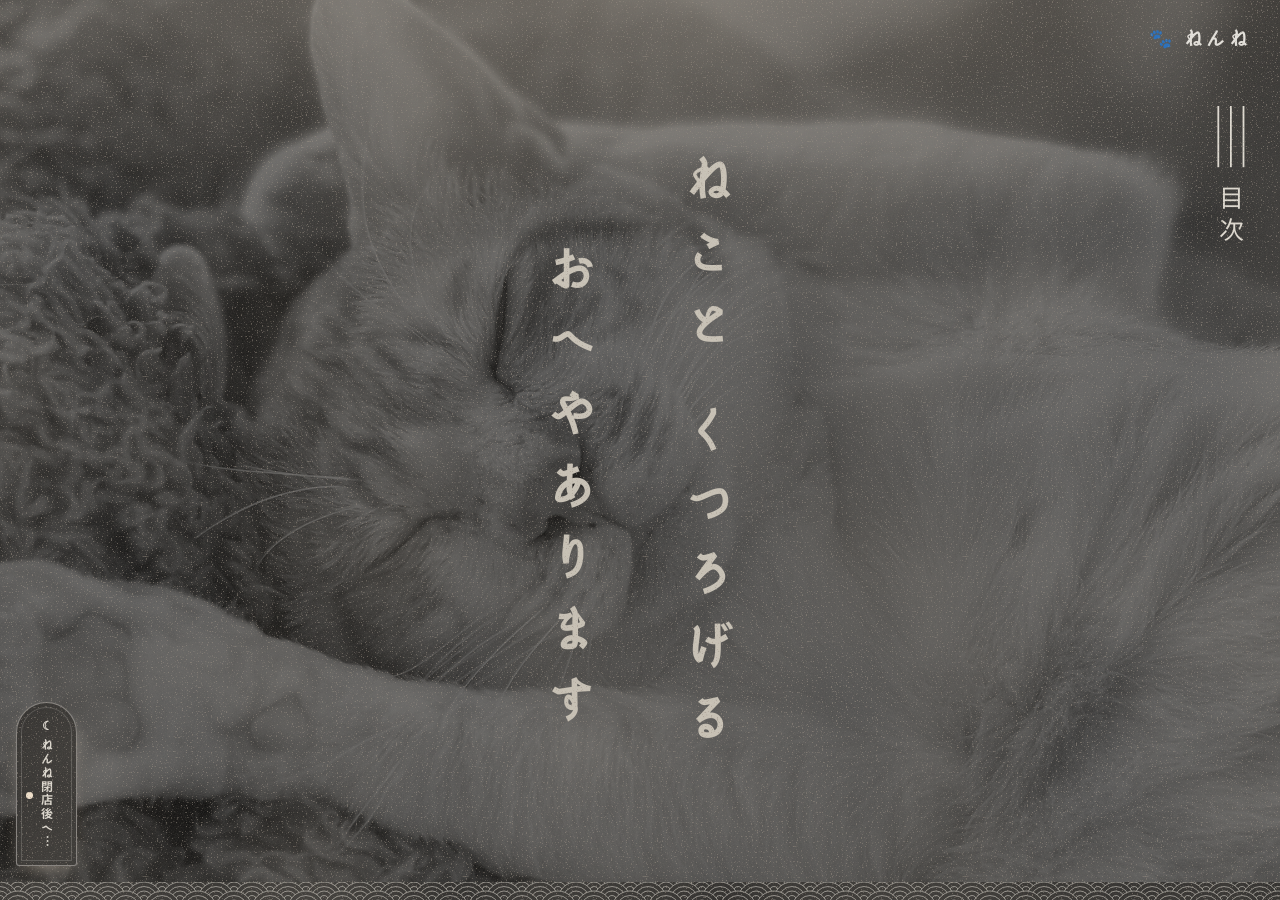
==== index.html @ 23473a4e "レポート作成とフォントの調整" ====
<!DOCTYPE html>
<html lang="ja">
<head>
  <!-- <meta> は画面に表示されない要素なので、見た目を付けたり、動きを付けたりする必要がない（class は、CSSやJavaScriptが要素を見つけるための名前） -->
  <meta charset="UTF-8">
  <meta name="viewport" content="width=device-width, initial-scale=1">
  <!-- レスポンシブのスイッチ。これがありCSSで実際にビジュアルに反映させる -->
  <title>猫カフェ ねんね | ねことくつろげるおみせ</title>
   <!--検索結果で、タイトルの下に出る説明文 -->
   <meta name="description" content="猫カフェ ねんねの公式サイト。料金、猫の紹介、アクセスをご案内します。">
   
   <!-- preconnect:先に接続だけ済ませておく合図。読み込みが少し速くなる -->
   <link rel="preconnect" href="https://fonts.googleapis.com">
   <link rel="preconnect" href="https://fonts.gstatic.com" crossorigin>
   <!-- 文字の設定ファイルを読み込む。wght@400;500;700;900 は、太さの種類 -->
   <!-- display=swap:文字が届くまでは、代わりの文字で表示しておく -->
   <link rel="stylesheet" href="style.css">
   
</head>

<body>

   <!-- ページを移るときの、暗転の幕 -->
  <div class="page-fade" id="pageFade"></div>


  <!-- オープニング:ローディング → ロケットくんが左下へ → 「ねんね」が出る -->
  <div class="intro-screen is-loading" id="introScreen" aria-hidden="true">
    <div class="intro-screen__text">
      <p class="intro-screen__title">ねんね</p>
      <p class="intro-screen__copy">ねこと くつろげる お部屋</p>
    </div>
    <div class="intro-screen__rocket">
      <img id="rocketImg" src="images/rocket-1.png" alt="">
    </div>
  </div>
  <!-- JavaScriptが使えない環境では、この画面を出さない -->
  <noscript><style>.intro-screen { display: none; }</style></noscript>

  <!-- 進み具合バー  -->
  <div class="progress" id="progress" aria-hidden="true"></div>

  <!-- ヘッダー -->
  <header class="header">
  <!-- 背景は画面いっぱいに広げ、中の文字やメニューだけを真ん中に寄せたいので、枠を二重にする（hederとdiv） -->
    <div class="header__inner">
    <!-- ただわかりやすく枠だけほしいときにDivをつかう -->
      <a href="#top" class="logo">🐾 ねんね</a>
      <!-- aはアンカータグ（リンクを作る）エイチレフは参照先を指定 -->

      <!-- 昼夜の切り替えボタン(動きは、あとで足す) -->
      <!-- type="button":フォームの送信ボタンではない、ただのボタンという印 -->
      <button class="mode-btn" id="modeBtn" type="button" data-target="bar.html" aria-label="心霊Barに切り替える">
        <span id="modeIcon">☾</span> <span id="modeLabel">ねんね閉店後へ…</span>
      </button>

      <!-- ハンバーガーボタン(スマホのみ表示) -->
      <button class="menu-btn" id="menuBtn" aria-label="メニューを開く" aria-expanded="false">
        <!-- アリア属性はWebの要素に意味や状態を補足するもの。これは画面読み上げソフトに意味を伝えるため(視覚障碍者向けなど)ラベル＝ボタンの名前、エクスペンデッド＝状態-->
        <!-- ハンバーガーはSpanの線が並んで見た目が形成されているため、読み上げソフトはボタンと認識できないから -->
        <!-- Javascriptでクリックするたび値を切り替える処理をする -->
        <span></span><span></span><span></span>
        <!-- <span></span>が一つの要素で、CSSで線を表現するために使ってる。CSSで簡単にいじれて画像でないため軽い、動きも付けられる -->
      </button>

      <nav class="nav" id="nav">
      <!-- ここはナビゲーションメニュー。リストのような書き方が一般的 -->
      <!-- nav(メニューの枠) > ul(リスト) > li(項目) > a(リンク) という入れ子 -->
        <ul>
          <li><a href="#news">お知らせ</a></li>
          <li class="nav__item nav__item--has-sub">
            <a href="#about-concept">ABOUT</a>
            <ul class="nav__sub">
              <li><a href="#about-concept">コンセプト</a></li>
              <li><a href="#about-can">できること</a></li>
              <li><a href="#about-menu">カフェメニュー</a></li>
              <li><a href="#about-tour">店内あんない</a></li>
              <li><a href="#about-staff">スタッフ紹介</a></li>
              <li><a href="#about-system">システム</a></li>
            </ul>
          </li>
          <li><a href="#cats">猫の紹介</a></li>
          <li><a href="#faq">よくある質問</a></li>
          <li><a href="#report">運営レポート</a></li>
          <li><a href="#access">アクセス</a></li>
        </ul>
      </nav>
    </div>
  </header>

  <main class="book" id="top">

    <!-- 1:メインビジュアル(いちばん右) -->
    <section class="hero">
      <h1 class="sr-only">猫カフェ ねんね</h1>
      <div class="hero__stage">
        <p class="hero__vtext">ねこと くつろげる</p>
        <p class="hero__vtext hero__vtext--low">おへやあります</p>
      </div>
    </section>
    
    <!-- 2:お店について(横に長い、4つの場面) -->
    <section class="section story" id="intro">

      <!-- 場面1:大きな一言 -->
      <div class="story__scene">
        <p class="story__headline">ここで、ひと眠りしていってね。</p>
      </div>

      <!-- 場面2:写真(左) + 文章(右) -->
      <div class="story__scene">
        <figure class="story__photo reveal">🐾</figure>   <!-- 写真は、あとで <img> に差し替える -->
        <div class="story__text">
          <p>保護猫たちと、ゆっくり過ごす、小さな猫カフェ。</p>
          <p>(仮)ここにいる猫たちは、それぞれの事情を抱えて、あたらしい家族を待っています。</p>
          <p>(仮)気が向いたら、なでてあげてください。眠っているときは、そっと、見守ってください。</p>
        </div>
      </div>

      <!-- 場面3:写真(左) + 文章(右) -->
      <div class="story__scene">
        <figure class="story__photo reveal">🐈</figure>
        <div class="story__text">
          <p>(仮)あたたかい床と、やわらかな灯り。</p>
          <p>(仮)猫のペースに、あなたも、合わせて。</p>
          <p>(仮)時間は、ゆっくり、流れます。</p>
        </div>
      </div>

      <!-- 場面4:しめの一言 -->
      <div class="story__scene">
        <p class="story__headline story__headline--small">(仮)ようこそ、ねんねへ。</p>
      </div>

    </section>
    <!-- 3:お知らせ -->
    <section class="section" id="news">
      <h2 class="oval-title"><span>お知らせ</span></h2>
      <ul class="news-list" id="newsList">
        <li class="news-list__message">読み込み中…</li>
      </ul>
    </section>

    <!-- 4:猫の紹介 -->
    <section class="section" id="cats">
      <h2 class="oval-title reveal"><span>猫の紹介</span></h2>
      <div class="floaters reveal" id="floaters" aria-label="ねこの写真(ふわふわ漂っています。押すと、くわしく見られます)"></div>
      <p class="note">※ 写真は仮の絵です。名前に(仮)とあるものは、ダミーです。</p>
    </section>

    <!-- 5〜10:ABOUT の6枚 -->
    <article class="panel" id="about-concept">
      <div class="panel__card">
        <h3 class="card__title">コンセプト</h3>
        <p class="card__big">和のモダン</p>
        <p class="card__text">おちつく空間には、<br>たまたま ねこがいた。</p>
        <p class="card__text">好きなように、<br>ぐるぐるしよう。</p>
      </div>
    </article>

    <article class="panel" id="about-can">
      <div class="panel__card">
        <h3 class="card__title">ねんねで できること</h3>
        <ul class="card__list">
          <li>べんきょう</li>
          <li>しごと</li>
          <li>ねこと あそぶ・いやされる</li>
          <li>軽食をたべる</li>
          <li>本をよんだり</li>
          <li>お話したい</li>
          <li>ひまつぶし</li>
        </ul>
      </div>
    </article>

    <article class="panel" id="about-menu">
      <div class="panel__card menu">
        <h3 class="card__title">カフェメニュー</h3>
        <div class="menu__chips" role="group" aria-label="メニューの絞り込み">
          <button type="button" class="menu__chip is-on" data-kind="savory">しょっぱい系</button>
          <button type="button" class="menu__chip" data-kind="sweet">あまい系</button>
        </div>
        <ul class="menu__list" id="menuList"></ul>
        <h4 class="menu__sub">猫とのふれあい(おやつ)</h4>
        <ul class="menu__treats" id="treatList"></ul>
        <p class="menu__note">
          猫に危険な食材(ネギ類、ブドウ・レーズン、アボカド、チョコレート、キシリトール)は、使っていません。<br>
          お客さまの飲食物を、猫にあげないでください。猫には、専用のおやつをご用意しています。
        </p>
      </div>
    </article>

    <article class="panel" id="about-tour">
      <div class="panel__card tour">
        <h3 class="card__title">店内あんない</h3>
        <p class="card__text">タップすると、大きく見られます。</p>
        <ul class="tour__grid" id="tourGrid"></ul>
      </div>
    </article>

    <article class="panel" id="about-staff">
      <div class="panel__card staff">
        <h3 class="card__title">スタッフ紹介</h3>
        <p class="card__text">タップすると、自己紹介が見られます。</p>
        <ul class="staff__list" id="staffList"></ul>
      </div>
    </article>

    <article class="panel" id="about-system">
      <div class="panel__card sys">
        <h3 class="card__title">システム</h3>
        <div class="sys__chips" role="group" aria-label="システムの絞り込み">
          <button type="button" class="sys__chip is-on" data-pane="price">料金</button>
          <button type="button" class="sys__chip" data-pane="time">時間</button>
          <button type="button" class="sys__chip" data-pane="rules">ルール</button>
        </div>
        <div class="sys__body">
          <div class="sys__pane" data-pane="price">
            <table class="price-table">
              <thead>
                <tr><th>コース</th><th>平日</th><th>土日祝</th></tr>
              </thead>
              <tbody>
                <tr><td>10分ごと</td><td>250円</td><td>300円</td></tr>
                <tr><td>最大料金</td><td>2,500円</td><td>3,000円</td></tr>
                <tr><td>回数券(10回分)</td><td colspan="2">25,000円</td></tr>
              </tbody>
            </table>
            <p class="price-note">フリードリンク付き</p>
          </div>
          <div class="sys__pane" data-pane="time" hidden>
            <dl class="info sys__info">
              <dt>営業時間</dt><dd>10:00〜20:00(仮)</dd>
              <dt>定休日</dt><dd>不定休(仮)</dd>
            </dl>
          </div>
          <div class="sys__pane" data-pane="rules" hidden>
            <ul class="card__list sys__rules">
              <li>猫を追いかけたり、無理に抱っこしたりしないでください。</li>
              <li>入店前に手洗い・消毒をお願いします。</li>
              <li>小学生以下のお子さまは保護者同伴でご利用ください。</li>
            </ul>
          </div>
        </div>
      </div>
    </article>

    <!-- 11:よくある質問 -->
    <section class="section" id="faq">
      <h2 class="oval-title"><span>よくある質問</span></h2>
      <div class="faq">
        <div class="faq__item">
          <button class="faq__q" aria-expanded="false">予約は必要ですか?</button>
          <div class="faq__a"><p>平日は予約なしでご利用いただけます。土日祝は混み合うため、ご予約をおすすめします。</p></div>
        </div>
        <div class="faq__item">
          <button class="faq__q" aria-expanded="false">猫アレルギーでも大丈夫ですか?</button>
          <div class="faq__a"><p>症状が出る可能性があります。ご不安な方は、事前にご相談ください。</p></div>
        </div>
        <div class="faq__item">
          <button class="faq__q" aria-expanded="false">猫を触っても良いですか?</button>
          <div class="faq__a"><p>猫が寄ってきたら、やさしくなでてあげてください。寝ている子は、そっとしておいてくださいね。</p></div>
        </div>
      </div>
    </section>

<!-- 運営レポート -->
<section id="report" class="section report">
  <div class="report__head">
    <h2 class="report__title">運営レポート</h2>
    <p class="report__lead">ねんねの、いまの様子です。</p>
  </div>

  <div class="report__main">
    <div class="report__stats" id="reportStats"></div>

    <div class="report__charts">
      <div class="report__bars" id="reportBars"></div>

      <div class="report__usage">
        <h3 class="report__sub">収入のうちわけ</h3>
        <div class="report__donut" id="incomeDonut"></div>
        <ul class="report__legend" id="incomeLegend"></ul>
      </div>

      <div class="report__usage">
        <h3 class="report__sub">支出のうちわけ</h3>
        <div class="report__donut" id="expenseDonut"></div>
        <ul class="report__legend" id="expenseLegend"></ul>
      </div>
    </div>

    <ul class="report__log" id="reportLog"></ul>
    <p class="report__note" id="reportNote"></p>
  </div>
</section>    

    <!-- 12:アクセス -->
    <section class="section" id="access">
      <h2 class="oval-title"><span>アクセス</span></h2>
      <dl class="info">
        <dt>住所</dt><dd>〒000-0000 ○○県○○市○○町1-2-3 2F</dd>
        <dt>営業時間</dt><dd>11:00〜19:00(最終受付 18:00)</dd>
        <dt>定休日</dt><dd>毎週水曜日</dd>
        <dt>最寄り駅</dt><dd>○○駅 徒歩5分</dd>
      </dl>
      <p class="note">※ 地図は Google マップの「共有 → 地図を埋め込む」で取得したコードをここに貼ります。</p>
    </section>

    <!-- 13:フッター(いちばん左の端) -->
    <footer class="footer">
      <p>&copy; 2026 猫カフェ ねんね</p>
    </footer>

  </main>

    <!-- 猫をおしたときに、ふくらんで出るカード(最初は hidden で隠しておく) -->
  <div class="modal" id="catModal" hidden>
    <div class="modal__backdrop" data-close></div>
    <div class="modal__card" role="dialog" aria-modal="true" aria-labelledby="catModalName">
      <button class="modal__close" type="button" data-close aria-label="閉じる">×</button>
      <div class="modal__photo" id="catModalPhoto"></div>
      <h3 id="catModalName"></h3>
      <p class="modal__meta" id="catModalMeta"></p>
      <ul class="chips" id="catModalTraits"></ul>
      <p id="catModalText"></p>
    </div>
  </div>

    <!-- 写真・動画を、大きく見る画面(最初は hidden で隠しておく) -->
  <div class="lightbox" id="lightbox" hidden>
    <div class="lightbox__backdrop" data-close-lb></div>
    <figure class="lightbox__figure">
      <div class="lightbox__media" id="lightboxMedia"></div>
      <figcaption class="lightbox__caption" id="lightboxCaption"></figcaption>
    </figure>
    <button class="lightbox__btn lightbox__close" type="button" data-close-lb aria-label="閉じる">×</button>
    <button class="lightbox__btn lightbox__prev" id="lightboxPrev" type="button" aria-label="前へ">‹</button>
    <button class="lightbox__btn lightbox__next" id="lightboxNext" type="button" aria-label="次へ">›</button>
  </div>

  <!-- スタッフの自己紹介カード(最初は hidden で隠しておく) -->
  <div class="modal" id="staffModal" hidden>
    <div class="modal__backdrop" data-close-staff></div>
    <div class="modal__card" role="dialog" aria-modal="true" aria-labelledby="staffModalName">
      <button class="modal__close" type="button" data-close-staff aria-label="閉じる">×</button>
      <div class="modal__photo" id="staffModalPhoto"></div>
      <h3 id="staffModalName"></h3>
      <p id="staffModalText"></p>
    </div>
  </div>


  <script src="script.js"></script>
  <script src="sections.js"></script>    
  <script src="mode.js"></script> 
  <!--JavaScriptのファイルをHTMLに読み込む行,<link> と同じ役割で、script.js とHTMLをつなぐ。src属性=読み込むファイルの場所を指定する属性 -->
  <!-- JavaScriptは、HTMLの要素を探して操作するため最後に指示を書く -->
  <!-- <head> に書いて、defer を付ける方法もある。「HTMLを全部読み込んでから実行してね」という指定になる　 -->
</body>


</html>
---- style.css ----
/* CSSは、ここの流れで指示するのではなくHTMLのClassを参照してデザインするだけ。
　あと、後でJavaで使いたい指示をあらかじめ用意しておくみたいな感じ */


/* ==============================
   変数(色や幅をここで一括管理)
   ============================== */
/* rootには全体に共通するデザインの変数を置く、大きく変わるから管理がしやすい */
  :root { 
  --color-main: #b8743a;      /* 暖色:行灯のような、琥珀色(ボタン・フッターなどの差し色) */
  --color-main-dark: #8f5527; /* 暖色の、濃い版(小さな見出し・日付) */
  --color-tint: #e2dfd8;      /* 交互セクションの背景:薄いグレー */
  --color-text: #2d2c2b;
  --radius: 16px;
  --max-width: 60rem;
  --paper: #eeece7;           /* 和紙:少し温かい、明るいグレー */
  --ink: #2d2c2b;             /* 墨:黒に近い、くすんだ灰 */
  --font-body: "Zen Maru Gothic", "Hiragino Maru Gothic ProN", "Yu Gothic", "Meiryo", sans-serif;  --mint: #d9a45f;            /* 進み具合バーの、終わりの色(琥珀) */
  --line: #4a4846;            /* 縁取りの線:墨の灰 */
  --paper-2: #e3e0d9;         /* 一段ふかい紙の色 */
}
/* ハイフンは呼び出し時の目印的なやつ */

/* ==============================
   リセット(ブラウザが最初から持っているデフォルトスタイルを取り消す)・基本設定
   ============================== */
/* *はすべての要素、サイト全体に適用される */
   * {
  box-sizing: border-box;
  /* 「幅(width)」に、中身・余白・枠線を含める計算で、余白を足しても全体が100%ではみ出ない。 */
  /* *とbox-sizing: border-box;は、レスポンシブ対応のサイトでは定番指示 */
  margin: 0;
  padding: 0;
}

/* ↓それぞれのタグに対しての指示 */

 html {                      /*HTMLの動作に対しての指示 */
  scroll-behavior: smooth;   /* ページ内リンクをなめらかに移動 ﾋﾞﾍｲﾊﾞｰ */
  scroll-padding-top: 64px;  /* 固定ヘッダーに隠れないように */
  font-size: clamp(16px, 0.55vw + 10px, 24px);   /* 基準の文字の大きさ。画面が広いほど、大きくなる(16px〜24px) */
}

/* body に書くだけで、中にある <p>、<h1>、<a> などにも引き継がれる */
body {
  /* 使いたいフォントを優先順位で並べる、sans-serifは保険。希望のフォントがないときのゴシック体 */
  /* Zen Maru Gothic は、HTMLで読み込んだ丸い文字。:root の --font-body にまとめてある */
  font-family: var(--font-body);
  /* 文字の色。墨のような灰色(:root の --ink) */
  color: var(--ink);
  /* 背景の色。和紙のようなあたたかい白(:root の --paper) */
  background: var(--paper);
  /* 行間 */
  line-height: 1.8;
}

img {
  max-width: 100%;   /* 画像が画面からはみ出さない */
  height: auto;
}

/* リストとリンクのブラウザ標準の見た目を消す指示 */
/* 項目の頭の黒い点(・)を消す */
ul { list-style: none; }
/* 文字色を、親の要素と同じにする；下線を消す */
a { color: inherit; text-decoration: none; }
/* aはリンクのため、リンク特有の青字と下線がつくから、親と同じデザインになるよう指示をする */

/* ==============================
   ヘッダー(スマホ基準)
   ============================== */
.header {
  /* fixed＝要素を画面の特定の位置に固定するためのCSSプロパティ */
  position: fixed;
  top: 0;
  left: 0;
  width: 100%;
  height: 64px;
  /* background: #fff; *//* 背景色を指定 */
  /* box-shadow: 0 2px 8px rgba(0, 0, 0, 0.08); *//* 影を追加 */
  background: var(--paper);    /* 和紙の色(:root の --paper) */
  border-bottom: 1.5px solid var(--line);/* 影をやめて、下に細い線を引く */
  /* 要素が重なったときどちらを手前に表示するかを決める。数字が大きいほど手前に表示　*/
  z-index: 100;
}

.header__inner {
  max-width: var(--max-width);
  height: 100%;
  margin: 0 auto;
  /* 内側の余白 */
  padding: 0 16px;
  /* 要素の並べ方 、今回は横一列に並べる*/
  display: flex;
  /* flex の中で、子の位置を決める。align-items	縦(並びと直角の向き)、justify-content	横(並んでいる向き) */
  align-items: center;
  justify-content: space-between;
}

.logo {
  font-size: 1.3rem;
  font-weight: bold;
  color: var(--ink);
  white-space: nowrap;      /* ロゴを、途中で折り返さない */
}

/* 昼夜の切り替えボタン */
.mode-btn {
  margin-left: auto;             /* 左側の余白を、できるだけ広げて、右に寄せる */
  margin-right: 8px;             /* ハンバーガーとの間を、少しあける */
  padding: 9px 16px;
  font: inherit;                 /* ボタンの文字を、ページの文字(丸ゴシック)に合わせる */
  font-size: 0.85rem;
  font-weight: 700;
  color: #fff;
  background: var(--ink);        /* 墨のような灰色 */
  border: 2px solid var(--ink);
  border-radius: 999px;          /* 角を、最大まで丸くする(カプセルの形) */
  cursor: pointer;
  white-space: nowrap;           /* ボタンの文字を、途中で折り返さない */
}
.mode-btn:hover { opacity: 0.85; }

/* ハンバーガーボタン */
.menu-btn {
  width: 44px;
  height: 44px;
  background: none;
  border: none;
  /* カーソルの形状、今回は上にカーソルが来たら指のマークになる */
  cursor: pointer;
  display: flex;
  flex-direction: column;
  justify-content: center;
  align-items: center;
  gap: 6px;
}

.menu-btn span {
  display: block;
  width: 24px;
  height: 3px;
  background: var(--ink);
  border-radius: 2px;
  /* transition: transform 0.3s, opacity 0.3s;（見た目が変わるときに滑らかにする）
           　　 　└─何を─┘ └時間┘ └─何を─┘└時間┘ */
  transition: transform 0.3s, opacity 0.3s;
}

/* Javascriptでつかう開いたときは「×」に変形の指示を先にしておく。.is-openはJavaのスイッチ */
/* menu-btn と is-open の両方のclassを持つ要素スペース(の中の)Spanタグの(1)本目の線 */
/* :nth-child(n):兄弟の中のn番目を指定するセレクタ */
/*下に9px動いて、45度回る */
.menu-btn.is-open span:nth-child(1) { transform: translateY(9px) rotate(45deg); }
/* 透明になって消える */
.menu-btn.is-open span:nth-child(2) { opacity: 0; }
/* 上に9px動いて、逆向きに45度回る */
.menu-btn.is-open span:nth-child(3) { transform: translateY(-9px) rotate(-45deg); }

/* スマホ用ナビ:初期は隠しておく */
.nav {
  /* absolute=流れから外し、基準の親から見て位置を決める */
  /* 今回は.nav の親のうち.header が position: fixed; になっている。
  　　そのため.header の上端から64px下、という意味(ＣＳＳのClassNav＝ＨＴＭＬのClassNav)*/
  /* 基準になる親がどこにもなければ、ページ全体(ウィンドウ)が基準になる */
  position: absolute;
  top: 64px;
  left: 0;
  width: 100%;
  /* background: #fff; */
  background: var(--paper);
  box-shadow: 0 4px 8px rgba(0, 0, 0, 0.08);
  /* スマホ:最初は隠す */
  display: none;
}
/* ボタンを押したら表示 */
.nav.is-open { display: block; }

.nav a {
  display: block;
  padding: 16px;
  border-top: 1px solid var(--color-tint);
  white-space: nowrap;      /* メニューの文字を、途中で折り返さない */
}

/* .nav a:hover { background: var(--color-tint); } */
.nav a:hover { background: var(--sakura); }

/* ==============================
   メインビジュアル
   ============================== */
.hero {
  margin-top: 64px;                    /* 固定ヘッダーの高さ分、下げる(いままでと同じ) */
  min-height: calc(100svh - 64px);     /* 画面いっぱいの高さ(ヘッダー分を引く) */
  padding: 36px 20px 90px;
  display: grid;
  place-items: center;                 /* 中身を、縦も横も、真ん中に */
  overflow: hidden;
    background:
    radial-gradient(circle at 15% 12%, #fff 0, transparent 46%),                       /* 左上に、白い光 */
    radial-gradient(circle at 90% 85%, rgba(255, 201, 192, 0.35) 0, transparent 40%),  /* 右下に、うすいさくら色 */
    var(--paper-2);                                                                    /* いちばん下は、紙の色 */
}

.hero__sub {
  color: var(--color-main-dark);
  font-weight: bold;
}

.hero h1 {
  font-size: 2rem;
  margin: 8px 0 16px;
}

.btn {
  display: inline-block;
  margin-top: 24px;
  padding: 14px 32px;
  background: var(--color-main);
  color: #fff;
  font-weight: bold;
  border-radius: 999px;
  transition: background 0.2s, transform 0.2s;
}

.btn:hover {
  background: var(--color-main-dark);
  transform: translateY(-2px);
}

/* ==============================
   セクション共通
   ============================== */
.section {
  padding: 56px 20px;
}

.section--tinted {
  background: var(--color-tint);
}

.section > * {
  max-width: var(--max-width);
  margin-left: auto;
  margin-right: auto;
}

.section__title {
  text-align: center;
  font-size: 1.5rem;
  margin-bottom: 32px;
}

/* タイトル下の小さな飾り線 */
.section__title::after {
  content: "";
  display: block;
  width: 48px;
  height: 4px;
  margin: 10px auto 0;
  background: var(--color-main);
  border-radius: 2px;
}

.lead { text-align: center; }

.note {
  margin-top: 20px;
  font-size: 0.85rem;
  opacity: 0.7;
}

code {
  background: rgba(0, 0, 0, 0.06);
  padding: 2px 6px;
  border-radius: 4px;
  font-size: 0.85em;
}

/* ==============================
   猫カード(スマホは1列)
   ============================== */
.cat-list {
  display: grid;
  grid-template-columns: 1fr;
  gap: 20px;
}

.cat-card {
  background: #fff;
  border-radius: var(--radius);
  padding: 20px;
  text-align: center;
  box-shadow: 0 4px 12px rgba(0, 0, 0, 0.06);
}

.cat-card__img {
  height: 140px;
  display: flex;
  align-items: center;
  justify-content: center;
  font-size: 4rem;
  background: var(--color-tint);
  border-radius: 12px;
  margin-bottom: 12px;
}

.cat-card h3 { font-size: 1.1rem; }

/* ==============================
   料金表
   ============================== */
.price-table {
  width: 100%;
  max-width: 35rem;
  border-collapse: collapse;
  background: #fff;
  border-radius: var(--radius);
  overflow: hidden;
}

/* 料金表:コース名は左、金額は中央にそろえる */
.price-table th,
.price-table td {
  text-align: center;          /* 平日・土日祝の列を、中央にそろえる */
}
.price-table th:first-child,
.price-table td:first-child {
  text-align: left;            /* 1列目(コース名)だけ、左にそろえる */
}

/* 表の下の一文:表と同じ幅にして、中央に置く */
.price-note {
  max-width: 35rem;            /* 表(.price-table)と同じ幅 */
  margin: 1rem auto 0;         /* 上に余白、左右は自動で、中央 */
  text-align: center;
  font-size: 0.95rem;
}

.price-table th,
.price-table td {
  padding: 14px 16px;
  border-bottom: 1px solid var(--color-tint);
  text-align: left;
}

.price-table th {
  width: 40%;
  background: #fff4e8;
}

.rules {
  max-width: 35rem;
  margin-top: 24px;
}

.rules li {
  padding-left: 1.4em;
  position: relative;
  margin-bottom: 6px;
}

.rules li::before {
  content: "🐾";
  position: absolute;
  left: 0;
  font-size: 0.8em;
}

/* ==============================
   FAQ(アコーディオン)
   ============================== */
.faq { max-width: 45rem; }

.faq__item {
  background: #fff;
  border-radius: 12px;
  margin-bottom: 12px;
  overflow: hidden;
}

.faq__q {
  width: 100%;
  padding: 16px 48px 16px 16px;
  background: none;
  border: none;
  font: inherit;
  font-weight: bold;
  text-align: left;
  cursor: pointer;
  position: relative;
}

/* 右端の「+」マーク */
.faq__q::after {
  content: "+";
  position: absolute;
  right: 16px;
  top: 50%;
  transform: translateY(-50%);
  font-size: 1.4rem;
  color: var(--color-main);
  transition: transform 0.3s;
}

.faq__q[aria-expanded="true"]::after {
  transform: translateY(-50%) rotate(45deg);  /* 「×」になる */
}

.faq__a {
  max-height: 0;
  overflow: hidden;
  transition: max-height 0.3s ease;
}

.faq__a p { padding: 0 16px 16px; }

/* ==============================
   アクセス情報
   ============================== */
.info {
  max-width: 35rem;
  background: #fff;
  border-radius: var(--radius);
  padding: 20px;
}

.info dt {
  font-weight: bold;
  color: var(--color-main-dark);
  margin-top: 12px;
}

.info dt:first-child { margin-top: 0; }

/* お知らせ(スマホは縦並び) */
.news-list {
  max-width: 45rem;
  background: #fff;
  border-radius: var(--radius);
  overflow: hidden;
}

.news-list li {
  display: flex;
  flex-direction: column;
  gap: 4px;
  padding: 14px 16px;
  border-bottom: 1px solid var(--color-tint);
}

.news-list li:last-child { border-bottom: none; }

.news-list__date {
  font-size: 0.85rem;
  font-weight: bold;
  color: var(--color-main-dark);
}

.news-list__message {
  text-align: center;
  opacity: 0.7;
}
/* ==============================
   フッター
   ============================== */
.footer {
  text-align: center;
  padding: 24px;
  background: var(--color-main);
  color: #fff;
  font-size: 0.9rem;
}

/* ==============================
   タブレット・PC向け(768px以上)
   スマホ用を土台に、広い画面で上書きする
   ============================== */
   /* メディアクエリを宣言 */
   /* 画面の幅が768px以上のとき{ ... } の中 */
@media (min-width: 768px) {

  .hero h1 { font-size: 3rem; }
  .section { padding: 80px 24px; }

  /* 猫カードを3列に */
  .cat-list {
    grid-template-columns: repeat(3, 1fr);
    gap: 28px;
  }

  .info {
    display: grid;
    grid-template-columns: 120px 1fr;
    gap: 12px 16px;
  }

  .info dt { margin-top: 0; }

  /* お知らせを、日付とタイトルの横並びに */
  .news-list li {
    flex-direction: row;
    gap: 16px;
  }

  .news-list__date { flex: 0 0 100px; }

}

/* ヘッダーのメニューは、横に並べるのに幅が必要なので、1024px以上のときだけ横並びにする */
@media (min-width: 1024px) {

  /* ハンバーガーを隠し、ナビを横並びに */
  .menu-btn { display: none; }

  .nav {
    position: static;
    display: block;
    width: auto;
    background: none;
    box-shadow: none;
  }

  .nav ul {
    display: flex;
    gap: 8px;
  }

  .nav a {
    padding: 8px 14px;
    border-top: none;
    border-radius: 999px;
  }
}


/* ふわっと出る動き:最初は透明で、少し下にずれている */
.reveal {
  opacity: 0;                                /* 透明 */
  translate: 0 36px;                         /* 下に36pxずらす */
  transition: opacity 0.8s ease, translate 0.8s ease;   /* 変わるときは、0.8秒かけてなめらかに */
  transition-delay: var(--delay, 0s);        /* HTMLの --delay を読む。なければ0秒 */
}

/* is-visible という印が付いたら、濃くなって、元の位置に戻る */
.reveal.is-visible {
  opacity: 1;
  translate: 0 0;
}

/* 「動きを減らす」設定の人には、動かさない */
@media (prefers-reduced-motion: reduce) {
  .reveal { opacity: 1; translate: 0 0; transition: none; }
}

/* 進み具合バー:ページの一番上にくっつく細い線 */
.progress {
  position: fixed;                                     /* 画面に固定する(スクロールしても動かない) */
  top: 0; left: 0;                                     /* 左上に置く */
  height: 5px;
  width: 100%;                                         /* 最初から、いっぱいの幅にしておく */
  background: linear-gradient(90deg, var(--sakura), var(--mint));   /* さくら色 → ミント色 */
  transform: scaleX(var(--p, 0));                      /* 横に何倍に伸ばすか(0=見えない、1=いっぱい) */
  transform-origin: 0 50%;                             /* 伸びる軸を、左端にする */
  z-index: 200;                                        /* 他の要素より、手前に出す */
}

/* 手描き風の見出し:文字のまわりを、少しゆがんだ楕円で囲む */
.oval-title {
  text-align: center;            /* 見出しを、真ん中に寄せる */
  margin-bottom: 40px;
  font-size: 1.5rem;
}

.oval-title span {
  display: inline-block;         /* 文字の長さに合わせて、枠の幅が決まる */
  padding: 10px 40px;            /* 文字と枠の間の余白(上下 左右) */
  background: #fff;              /* 楕円の中を、白にする */
  border: 3px solid var(--line); /* 灰色の枠線 */
  border-radius: 52% 48% 55% 45% / 60% 55% 45% 40%;   /* 少しゆがんだ楕円(手描き風) */
  letter-spacing: 0.2em;         /* 文字の間を、少し広げる */
  font-weight: 900;              /* 文字を、太くする */
  /* 下に、ずらした影。楕円が浮いて見える */
  box-shadow: 0 8px 0 -4px rgba(90, 90, 96, 0.35);
}

/* 画面には出さない、読み上げソフト専用の文字 */
.sr-only {
  position: absolute; width: 1px; height: 1px; margin: -1px; padding: 0;
  overflow: hidden; clip: rect(0 0 0 0); white-space: nowrap; border: 0;
}

/* 写真の枠と、縦書きの文字を、横に並べる */
.hero__stage {
  width: min(100%, 35rem);
  display: flex;
  flex-direction: row;
  justify-content: center;
  align-items: flex-start;             /* 上にそろえる */
  gap: clamp(14px, 4vw, 28px);         /* 画面の幅に合わせて、すき間が変わる(14px〜28px) */
}

/* 写真の枠:窓のような、アーチ形 */
.hero__photos {
  position: relative;
  flex: 0 0 56%;                       /* 幅は、入れ物の56%で固定 */
  aspect-ratio: 3 / 4.3;               /* 縦長の比率 */
  overflow: hidden;                    /* 角の外に、はみ出したものを隠す */
  background: #fff;
  border: 3px solid var(--line);
  border-radius: 999px 999px 28px 28px;   /* 上は半円、下は小さい角丸 */
  box-shadow: 8px 8px 0 var(--sakura);    /* ぼかさない、さくら色の影 */
}

/* 1枚ごとの写真(全部、重ねておいて、is-active が付いた1枚だけ見せる) */
.slide {
  position: absolute;
  inset: 0;                            /* 上下左右を、すべて0に。枠いっぱいに広げる */
  display: grid;
  place-items: center;
  font-size: 5rem;                     /* 絵文字の大きさ */
  background: var(--tint);             /* HTMLで指定した、1枚ごとの色 */
  opacity: 0;
  transition: opacity 1.3s ease;       /* 切り替わりを、1.3秒かけて、ふわっと */
}
.slide.is-active { opacity: 1; }

/* 縦書きのキャッチコピー(右から左へ読む) */
.hero__vtext {
  writing-mode: vertical-rl;           /* 縦書き。vertical-rl = 縦・右から左 */
  font-size: clamp(1.1rem, 5.2vw, 1.6rem);
  font-weight: 700;
  letter-spacing: 0.35em;
  color: #6b6b72;
  margin-top: 1.5em;
}
.hero__vtext--low { margin-top: 3.4em; }          /* 2行目は、さらに下にずらす */
.hero__vtext:nth-of-type(1) { order: 3; }         /* 1行目を、いちばん右に */
.hero__vtext--low { order: 2; }                   /* 2行目は、その左に */

/* 広い画面(768px以上)では、写真の枠と文字を、少し大きくする */
@media (min-width: 768px) {
  .hero__stage { width: min(100%, 45rem); gap: 40px; }   /* 並べる入れ物を、広げる */
  .hero__photos { flex-basis: 52%; }                     /* 写真の枠の幅(入れ物の52%) */
  .hero__vtext { font-size: 1.7rem; }                    /* 縦書きの文字を、大きくする */
}

/* ==============================
   猫の紹介(ふわふわ漂う)
   ============================== */
.floaters {
  --d: clamp(4.5rem, 18vw, 9.5rem);   /* 前: 6rem, 24vw。スマホは約72〜108px */
  max-width: 64rem;
  margin: 0 auto;
  padding: calc(var(--range, 0px) * 0.6 + 10px) calc(var(--range, 0px) * 0.5);   /* 前: * 0.6 + 20px / var(--range) */
  display: grid;
  /* 1つの置き場の幅を「丸+余白」にして、入るだけ、自動で並べる */
  grid-template-columns: repeat(auto-fit, minmax(calc(var(--d) + 2rem), 1fr));   /* 前: + 3rem */
  gap: 2rem 1rem;                                                                 /* 前: 1.5rem 0.75rem */
}

@media (min-width: 768px) {
  .floaters {
    --d: clamp(10rem, 17vw, 16rem);   /* 前: 8rem, 13vw, 12rem。広い画面で、さらに大きく */
    max-width: 90rem;                  /* 前: 80rem。大きい丸が、並ぶ幅も、広げる */
    grid-template-columns: repeat(auto-fit, minmax(calc(var(--d) + 4.5rem), 1fr));
    gap: 4.5rem 1.5rem;
  }
}

/* 猫1匹分の置き場:ゆっくり、ふわふわ動く */
.floater {
  justify-self: center;                          /* 置き場の、真ん中に置く */
  width: var(--d);
  height: var(--d);
  margin-top: var(--shift, 0px);                 /* 縦の位置を、少しずつ、ずらす(JSが数字を書く) */
  animation: floater-drift var(--dur, 7s) ease-in-out var(--delay, 0s) infinite;
}

/* 0%と100%は元の位置。そのあいだに、3か所の目的地を、順番に巡る */
@keyframes floater-drift {
  0%, 100% { translate: 0 0;                   scale: 1; }
  25%      { translate: var(--x1) var(--y1);   scale: 1.05; }   /* 少しふくらむ */
  50%      { translate: var(--x2) var(--y2);   scale: 0.96; }   /* 少し縮む */
  75%      { translate: var(--x3) var(--y3);   scale: 1.03; }
}

/* 丸い写真(押せるボタン) */
.floater__btn {
  position: relative;
  width: 100%; height: 100%;
  padding: 0;
  display: grid;
  place-items: center;
  font-size: calc(var(--d) * 0.5);               /* 絵文字の大きさ(丸の半分) */
  background: var(--tint);                       /* 猫ごとの色(JSが書く) */
  border: 3px solid var(--line);
  border-radius: 50%;
  box-shadow: 4px 4px 0 var(--sakura);
  cursor: pointer;
  transition: scale 0.2s;
}
.floater__btn:hover { scale: 1.1; }
.floater__btn img { width: 100%; height: 100%; object-fit: cover; border-radius: 50%; }

/* 名前のラベル */
.floater__name {
  position: absolute;
  left: 50%; bottom: -10px;
  translate: -50% 0;
  padding: 0 10px;
  background: #fff;
  border: 2px solid var(--line);
  border-radius: 999px;
  font-size: 0.74rem;
  font-weight: 900;
  line-height: 1.6;
  white-space: nowrap;
}

/* カードが開いているあいだは、止める(7-5で使う) */
.floaters.is-paused .floater { animation-play-state: paused; }

/* 「動きを減らす」設定の人には、動かさない */
@media (prefers-reduced-motion: reduce) {
  .floater { animation: none; }
}

/* ==============================
   猫のカード(押すと、ふくらんで出る)
   ============================== */
/* hidden が付いている要素は、必ず隠す(.modal の display: grid に、負けないようにする) */
[hidden] { display: none !important; }

/* 画面全体を覆う、入れ物 */
.modal {
  position: fixed;
  inset: 0;
  z-index: 500;                      /* ヘッダー(100)や進み具合バー(200)より、手前 */
  display: grid;
  place-items: center;               /* カードを、真ん中に置く */
  padding: 20px;
}

/* 後ろの、暗い幕。押すと閉じる */
.modal__backdrop {
  position: absolute;
  inset: 0;
  background: rgba(40, 40, 46, 0.45);
  animation: fade-in 0.3s both;
}

/* カード本体 */
.modal__card {
  position: relative;
  width: min(100%, 22.5rem);
  padding: 26px 22px 24px;
  text-align: center;
  background: #fff;
  border: 3px solid var(--line);
  border-radius: 30px;
  box-shadow: 8px 8px 0 var(--sakura);
  transform-origin: var(--ox, 50%) var(--oy, 50%);    /* ふくらむ中心(JSが、押した丸の位置を書く) */
  animation: grow 0.5s cubic-bezier(0.2, 1.3, 0.4, 1) both;
}
/* 小さい状態(15%)から、元の大きさ(100%)へ、ぽんっと、ふくらむ */
@keyframes grow {
  from { transform: scale(0.15); opacity: 0; }
  to { transform: scale(1); opacity: 1; }
}
@keyframes fade-in {
  from { opacity: 0; }
  to { opacity: 1; }
}

/* 閉じるボタン(右上の×) */
.modal__close {
  position: absolute;
  top: 10px; right: 12px;
  width: 36px; height: 36px;
  background: var(--paper-2);
  border: 2px solid var(--line);
  border-radius: 50%;
  font-size: 1.3rem;
  line-height: 1;
  cursor: pointer;
}

/* 猫の丸い写真 */
.modal__photo {
  display: grid;
  place-items: center;
  width: 12rem; height: 12rem;
  margin: 0 auto 12px;
  font-size: 5.5rem;                 /* 仮の絵文字の大きさ */
  background: var(--tint, #ffd9cf);  /* 猫ごとの色(JSが書く) */
  border: 3px solid var(--line);
  border-radius: 50%;
  overflow: hidden;
}
.modal__photo img { width: 100%; height: 100%; object-fit: cover; }

.modal__card h3 { font-size: 1.5rem; font-weight: 900; letter-spacing: 0.12em; line-height: 1.4; }
.modal__meta { font-size: 0.9rem; color: #6b6b72; }

/* 性格のことば(ふたつ並ぶ、丸いラベル) */
#catModalTraits {
  display: flex;
  flex-wrap: wrap;
  justify-content: center;
  gap: 8px;
  margin: 10px 0;
}
#catModalTraits li {
  padding: 2px 14px;
  background: var(--sakura);
  border: 2px solid var(--line);
  border-radius: 999px;
  font-size: 0.85rem;
  font-weight: 700;
}

/* マウスのあとの、猫の足あと */
.paw {
  position: fixed;                          /* 画面に固定。スクロールしても、ずれない */
  z-index: 300;                             /* ヘッダーより前 */
  width: 22px;
  height: 22px;
  pointer-events: none;                     /* クリックの邪魔をしない */
  background: url("data:image/svg+xml,%3Csvg xmlns='http://www.w3.org/2000/svg' viewBox='0 0 24 24'%3E%3Cg fill='%23262524'%3E%3Cellipse cx='12' cy='16' rx='6' ry='5'/%3E%3Cellipse cx='5' cy='10' rx='2.2' ry='3'/%3E%3Cellipse cx='9.5' cy='5.5' rx='2.2' ry='3'/%3E%3Cellipse cx='14.5' cy='5.5' rx='2.2' ry='3'/%3E%3Cellipse cx='19' cy='10' rx='2.2' ry='3'/%3E%3C/g%3E%3C/svg%3E") center / contain no-repeat;
  transform: translate(-50%, -50%) rotate(var(--rot)) translateX(var(--side));
  animation: paw-fade 1.1s ease-out forwards;
}

@keyframes paw-fade {
  0%   { opacity: 0;   scale: 0.6; }
  20%  { opacity: 0.8; scale: 1; }
  100% { opacity: 0;   scale: 1; }
}

/* ===== 猫の丸:枠の中を、自由に漂う ===== */
.floaters {
  display: block;                      /* グリッドをやめる */
  position: relative;                  /* 丸の位置の、基準になる */
  width: 100%;
  height: clamp(26rem, 70vw, 50rem);   /* 前: 20rem。スマホは、約26rem(416px)になる */
  padding: 0;
  box-sizing: border-box;
  overflow: visible;                   /* はみ出しを、隠さない */
}

.floater {
  position: absolute;                  /* 枠の中で、自由に位置を決める */
  left: 0;
  top: 0;
  margin: 0;
  width: var(--d);
  height: var(--d);
  animation: none;                     /* 前の、CSSの動きは、やめる */
}

/* 広い画面は、丸が大きいので、枠も、高くする */
@media (min-width: 768px) {
  .floaters {
    height: clamp(34rem, 78vw, 60rem);
  }
}

/* ==============================
   ねんね(導入):写真とひとこと
   ============================== */
.intro {
  max-width: 35rem;
  margin: 0 auto;
  display: grid;
  justify-items: center;               /* 中身を、真ん中にそろえる */
  gap: 1.5rem;                         /* 写真と文章の、すき間 */
  text-align: center;
}

/* 写真の枠:少しゆがんだ形(手描き風)。写真が入るまでは、仮の絵(🐾)を中に出す */
.intro__photo {
  width: min(100%, 24rem);
  aspect-ratio: 4 / 3;                 /* 横長の比率 */
  display: grid;
  place-items: center;
  font-size: 4rem;                     /* 仮の絵の大きさ */
  background: var(--paper-2);
  border: 3px solid var(--line);
  border-radius: 48% 52% 46% 54% / 56% 48% 52% 44%;   /* ゆがんだ形 */
  box-shadow: 8px 8px 0 var(--sakura); /* ぼかさない、さくら色の影 */
  overflow: hidden;                    /* 写真が、角からはみ出さない */
}
.intro__photo img {
  width: 100%;
  height: 100%;
  object-fit: cover;                   /* 枠いっぱいに、写真を広げる(比率は保つ) */
}

/* ひとこと */
.intro__text {
  font-size: 1.15rem;
  font-weight: 700;
  line-height: 2.1;
  letter-spacing: 0.08em;
}

/* ==============================
   ABOUT:横スクロールのカード
   ============================== */
.cards {
  display: flex;                          /* カードを、横一列に並べる */
  gap: 1.25rem;
  overflow-x: auto;                       /* 入りきらない分は、横にスクロール */
  scroll-snap-type: x mandatory;          /* スクロールしたら、カードの位置にぴたっと止まる */
  padding: 0.5rem 0.5rem 1.75rem;         /* 影や、スクロールバーが切れないように、余白をあける */
  scrollbar-width: thin;                  /* スクロールバーを細くする */
}

.card {
  flex: 0 0 min(80%, 19rem);              /* 幅は、入れ物の80%まで、ただし、19rem以下。縮まない */
  scroll-snap-align: center;              /* 止まるときは、カードを真ん中に */
  min-height: 18rem;
  padding: 1.5rem 1.25rem;
  background: #fff;
  border: 3px solid var(--line);
  border-radius: 28px;
  box-shadow: 6px 6px 0 var(--sakura);
}

.card__title {
  margin-bottom: 1rem;
  text-align: center;
  font-size: 1.2rem;
  font-weight: 900;
  letter-spacing: 0.1em;
}

.card__big {                              /* コンセプトの、大きな一言 */
  margin: 1.5rem 0;
  text-align: center;
  font-size: 1.8rem;
  font-weight: 900;
  letter-spacing: 0.15em;
}

.card__text {
  margin-bottom: 0.75rem;
  text-align: center;
}

.card__list li {                          /* できることの、リスト */
  padding-left: 1.4em;
  position: relative;
  margin-bottom: 0.4rem;
}
.card__list li::before {
  content: "🐾";
  position: absolute;
  left: 0;
  font-size: 0.8em;
}

/* ==============================
   ABOUT:縦にスクロールすると、横にスライドする
   ============================== */
.hscroll {
  position: relative;
  height: calc(var(--n, 6) * 80svh);        /* 全体の縦の長さ。カード1枚あたり、画面の高さの80% */
}

/* 画面に貼りつく窓。ヘッダー(64px)の下に、くっつく */
.hscroll__sticky {
  position: sticky;
  top: 64px;
  height: calc(100svh - 64px);              /* ヘッダーを除いた、画面いっぱい */
  overflow: hidden;                         /* 窓の外に出たカードは、隠す */
}

/* カードを、横一列に並べた帯。JSの数字(--p)で、横に動く */
.hscroll__track {
  display: flex;
  width: calc(var(--n, 6) * 100%);          /* 窓の幅 × 枚数 */
  height: 100%;
  /* 動かす量 = 帯の幅の (n-1)/n。--p が 0 なら動かず、1 なら最後のカードまで動く */
  translate: calc(var(--p, 0) * (var(--n, 6) - 1) / var(--n, 6) * -100%) 0;
  will-change: translate;                   /* ブラウザに、「動くよ」と伝えて、なめらかにする */
}

/* 画面いっぱいの1枚 */
.panel {
  flex: 0 0 calc(100% / var(--n, 6));       /* 帯を、枚数で、等分する */
  display: grid;
  place-items: center;                      /* カードを、真ん中に */
  padding: 1.5rem 1.25rem;
}

.panel__card {
  width: min(100%, 34rem);
}

/* 画面ごとに、背景色を変える(画面が切り替わったと、すぐ分かるように) */
.panel:nth-child(1) { background: #fdeedd; }
.panel:nth-child(2) { background: #ffe3dc; }
.panel:nth-child(3) { background: #d9f1f4; }
.panel:nth-child(4) { background: #ece6fb; }
.panel:nth-child(5) { background: #fff1d6; }
.panel:nth-child(6) { background: #e8f3df; }

/* 画面いっぱいなので、文字を、大きくする */
.panel .card__title { font-size: 1.6rem; margin-bottom: 1.5rem; }
.panel .card__big   { font-size: 2.6rem; }
.panel .card__text  { font-size: 1.15rem; }
.panel .card__list li { font-size: 1.2rem; margin-bottom: 0.6rem; }

/* 猫の手 */
.cat-hand {
  position: absolute;                       /* 窓(.hscroll__sticky)の中で、自由に置く */
  bottom: 0;
  /* 横の位置:画面の境目。切り替えが進む(--u が増える)ほど、左へ動く */
  left: calc((1 - var(--u, 0)) * 100%);
  width: clamp(5rem, 14vw, 8rem);
  /* 縦の位置:--lift が 0 なら、完全に下に隠れる。1に近いほど、上に出てくる */
  translate: -50% calc((1 - var(--lift, 0) * 0.85) * 100%);
  rotate: -8deg;                            /* 少し傾けて、押している感じに */
  z-index: 5;                               /* カードより、手前 */
  pointer-events: none;                     /* クリックの邪魔をしない */
}
.cat-hand svg { display: block; width: 100%; height: auto; }

/* ナビの階層(ABOUTの下の、サブ項目) */
/* スマホ(ハンバーガーの中):サブ項目は、少し右に下げて、小さく、並べる */
.nav__sub a {
  padding-left: 2.5rem;
  font-size: 0.9rem;
  background: rgba(255, 201, 192, 0.12);   /* うすいさくら色で、サブ項目と分かるように */
}

/* PC(1024px以上):ABOUTに、マウスを乗せると、下に開く */
@media (min-width: 1024px) {
  .nav__item--has-sub { position: relative; }        /* サブ項目の位置の、基準にする */

  .nav .nav__sub {
    display: none;                                    /* ふだんは、隠す */
    position: absolute;
    top: 100%;                                        /* ABOUTの、すぐ下 */
    left: 0;
    min-width: 12rem;
    padding: 0.5rem;
    background: var(--paper);
    border: 2px solid var(--line);
    border-radius: 16px;
    box-shadow: 4px 4px 0 var(--sakura);
  }

  /* マウスを乗せる、またはキーボードで移ったときに、見せる */
  .nav .nav__item--has-sub:hover .nav__sub,
  .nav .nav__item--has-sub:focus-within .nav__sub {
    display: block;
  }

  .nav__sub a {
    padding: 10px 16px;
    font-size: 0.95rem;
    background: none;
    border-radius: 12px;
  }
}

/* ==============================
   ABOUT:カフェメニューのカード
   ============================== */
.panel__card.menu { width: min(100%, 38rem); }

/* しょっぱい系 / あまい系 の、切り替えボタン */
.menu__chips {
  display: flex;
  justify-content: center;
  gap: 0.5rem;
  margin-bottom: 1rem;
}
.menu__chip {
  padding: 0.35rem 1rem;
  font: inherit;
  font-size: 0.9rem;
  font-weight: 700;
  background: #fff;
  border: 2px solid var(--line);
  border-radius: 999px;
  cursor: pointer;
}
.menu__chip.is-on { background: var(--sakura); }   /* 選んでいるほうは、さくら色 */

/* 品名と値段の一覧(2列) */
.menu__list,
.menu__treats {
  display: grid;
  grid-template-columns: repeat(2, 1fr);
  gap: 0.4rem 0.9rem;
  font-size: 0.82rem;
  line-height: 1.5;
}
.menu__list li,
.menu__treats li {
  display: flex;
  justify-content: space-between;     /* 品名は左、値段は右 */
  gap: 0.5rem;
  padding-bottom: 0.25rem;
  border-bottom: 1px dashed rgba(90, 90, 96, 0.4);
}
.menu__price {
  white-space: nowrap;                /* 値段は、途中で、折り返さない */
  font-weight: 700;
  font-variant-numeric: tabular-nums; /* 数字の幅を、そろえる */
}

.menu__sub {
  margin: 1.2rem 0 0.5rem;
  text-align: center;
  font-size: 1rem;
  font-weight: 900;
  letter-spacing: 0.1em;
}
.menu__note {
  margin-top: 0.9rem;
  text-align: center;
  font-size: 0.75rem;
  line-height: 1.6;
  opacity: 0.8;
}

/* ==============================
   オープニング(ローディング → ねんね)
   ============================== */
.intro-screen {
  position: fixed;
  inset: 0;
  z-index: 1000;                           /* ヘッダー(100)や、モーダル(500)より、手前 */
  background: var(--paper);
  overflow: hidden;
  transition: opacity 0.8s ease, visibility 0.8s;
}
.intro-screen.is-done {                    /* おわったら、すっと消える */
  opacity: 0;
  visibility: hidden;
  pointer-events: none;
}
body.is-intro { overflow: hidden; }        /* オープニングの間は、下の画面を、スクロールさせない */

/* 「ねんね」とキャッチコピー(縦書き)。最初は、見えなくて、大きい(ズームイン状態) */
.intro-screen__text {
  position: absolute;
  inset: 0;
  display: flex;
  justify-content: center;
  align-items: center;
  gap: clamp(1rem, 6vw, 3.5rem);
  opacity: 0;
  scale: 1.5;
  transition: opacity 1.2s ease, scale 1.6s cubic-bezier(0.2, 0.7, 0.2, 1);
}
.intro-screen__title,
.intro-screen__copy {
  writing-mode: vertical-rl;               /* 縦書き */
  color: var(--ink);
}
.intro-screen__title {
  font-size: clamp(5rem, 22vw, 11rem);
  font-weight: 700;
  letter-spacing: 0.15em;
}
.intro-screen__copy {
  font-size: clamp(1.1rem, 4vw, 1.8rem);
  font-weight: 700;
  letter-spacing: 0.35em;
  color: #6b6b72;
  align-self: flex-start;                  /* キャッチコピーは、上寄せ */
  margin-top: 18vh;
}

/* オープニング開始:ズームアウトして、はっきり見える */
.intro-screen.is-opening .intro-screen__text {
  opacity: 1;
  scale: 1;
}

/* ロケットくん:大きさは、ずっと同じ。移動と縮小は、translate と scale で行う(なめらか) */
.intro-screen__rocket {
  position: absolute;
  left: 50%;
  top: 50%;
  height: clamp(12rem, 48vh, 30rem);       /* ローディング中の大きさ */
  aspect-ratio: 1 / 1;
  translate: -50% -50%;                    /* 自分の半分だけ戻して、真ん中に置く */
  scale: 1;
  transition: translate 2.2s cubic-bezier(0.5, 0, 0.2, 1),
              scale 2.2s cubic-bezier(0.5, 0, 0.2, 1);
  will-change: translate, scale;           /* 「動くよ」と、ブラウザに伝える */
}
.intro-screen.is-opening .intro-screen__rocket {
  /* 中心を、左から14%、上から84%の位置へ(真ん中から、左へ36vw、下へ34vh) */
  translate: calc(-50% - 36vw) calc(-50% + 34vh);
  scale: 0.8;                              /* 大きさの、3割に縮める */
}

/* 歩く揺れは、中の絵に付ける(外側の移動と、ぶつからないように) */
.intro-screen__rocket img {
  display: block;
  width: 100%;
  height: 100%;
  object-fit: contain;
}

/* ==============================
   ABOUT:システムのカード
   ============================== */
.panel__card.sys { width: min(100%, 36rem); }

/* 切り替えボタン(メニューのボタンと、同じ見た目) */
.sys__chips {
  display: flex;
  justify-content: center;
  gap: 0.5rem;
  margin-bottom: 1.2rem;
}
.sys__chip {
  padding: 0.35rem 1.2rem;
  font: inherit;
  font-size: 0.95rem;
  font-weight: 700;
  background: #fff;
  border: 2px solid var(--line);
  border-radius: 999px;
  cursor: pointer;
}
.sys__chip.is-on { background: var(--sakura); }

/* 中身の高さ:切り替えても、カードが、ガタつかないように、最低の高さを決める */
.sys__body { min-height: 15rem; }

.sys__pane .price-table { margin: 0 auto; }
.sys__pane .price-note { margin-top: 0.8rem; }
.sys__info { margin: 0 auto; }
.panel .sys__rules li { font-size: 1rem; margin-bottom: 0.8rem; }

/* ==============================
   ABOUT:店内あんない(写真・動画の一覧と、拡大画面)
   ============================== */
.panel__card.tour { width: min(100%, 36rem); }
.panel .tour .card__text { margin-bottom: 1rem; font-size: 0.95rem; }

/* 小さな一覧:3列 × 2段 */
.tour__grid {
  display: grid;
  grid-template-columns: repeat(3, 1fr);
  gap: 0.6rem;
}

.tour__item {
  position: relative;
  display: grid;
  place-items: center;
  width: 100%;
  aspect-ratio: 1;                          /* 正方形 */
  padding: 0;
  font-size: 2.2rem;                        /* 仮の絵文字の大きさ */
  background: var(--tint, #ffd9cf);
  border: 3px solid var(--line);
  border-radius: 18px;
  overflow: hidden;
  cursor: pointer;
  transition: scale 0.2s;
}
.tour__item:hover { scale: 1.05; }
.tour__item img { width: 100%; height: 100%; object-fit: cover; }

/* 小さな、名前のラベル(下) */
.tour__cap {
  position: absolute;
  left: 0; right: 0; bottom: 0;
  padding: 0.1rem 0.3rem;
  background: rgba(255, 255, 255, 0.88);
  font-size: 0.68rem;
  font-weight: 700;
  line-height: 1.5;
}

/* 動画の、▶マーク */
.tour__play {
  position: absolute;
  top: 8px; right: 8px;
  display: grid;
  place-items: center;
  width: 1.6rem; height: 1.6rem;
  background: #fff;
  border: 2px solid var(--line);
  border-radius: 50%;
  font-size: 0.7rem;
  line-height: 1;
}

/* ----- 拡大画面 ----- */
.lightbox {
  position: fixed;
  inset: 0;
  z-index: 600;                             /* 猫のカード(500)より、手前 */
  display: grid;
  place-items: center;
}
.lightbox__backdrop {
  position: absolute;
  inset: 0;
  background: rgba(40, 40, 46, 0.78);
  animation: fade-in 0.3s both;
}
.lightbox__figure {
  position: relative;
  display: grid;
  justify-items: center;
  gap: 0.8rem;
  max-width: 92vw;
  animation: grow 0.45s cubic-bezier(0.2, 1.3, 0.4, 1) both;   /* 猫のカードと、同じ「ぽんっ」 */
}
.lightbox__media img,
.lightbox__media video {
  display: block;
  max-width: 92vw;
  max-height: 78svh;                        /* 縦長の動画も、画面に収まる */
  background: #000;
  border: 3px solid var(--line);
  border-radius: 20px;
}

/* 仮の絵(写真や動画が、まだないとき) */
.lightbox__ph {
  display: grid;
  place-items: center;
  width: min(80vw, 26rem);
  aspect-ratio: 1;
  font-size: 6rem;
  background: var(--tint, #ffd9cf);
  border: 3px solid var(--line);
  border-radius: 28px;
}
.lightbox__caption {
  color: #fff;
  font-weight: 700;
  letter-spacing: 0.08em;
  text-align: center;
}

/* 丸いボタン(閉じる・前へ・次へ) */
.lightbox__btn {
  position: absolute;
  display: grid;
  place-items: center;
  width: 2.8rem; height: 2.8rem;
  font-size: 1.6rem;
  line-height: 1;
  background: #fff;
  border: 2px solid var(--line);
  border-radius: 50%;
  cursor: pointer;
}
.lightbox__close { top: 1rem; right: 1rem; }
.lightbox__prev  { left: 0.8rem;  top: 50%; translate: 0 -50%; }
.lightbox__next  { right: 0.8rem; top: 50%; translate: 0 -50%; }

/* ===== 写真がある猫:丸に切らず、画像の形のまま見せる ===== */
.floater__btn.has-photo {
  background: none;                          /* 丸の背景を、なくす */
  border: none;                              /* 丸の枠線を、なくす */
  border-radius: 0;
  box-shadow: none;
}
.floater__btn.has-photo img {
  object-fit: contain;                       /* 切らずに、全体が収まるように(比率は保つ) */
  border-radius: 0;                          /* 丸く切らない */
  filter: drop-shadow(4px 4px 0 var(--sakura));   /* 画像の輪郭に沿った、さくら色の影 */
}

.modal__photo.has-photo {
  background: none;
  border: none;
  border-radius: 0;
  overflow: visible;
}
.modal__photo.has-photo img {
  object-fit: contain;
  filter: drop-shadow(4px 4px 0 var(--sakura));
}

/* ==============================
   ABOUT:スタッフ紹介
   ============================== */
.panel__card.staff { width: min(100%, 36rem); }
.panel .staff .card__text { margin-bottom: 1rem; font-size: 0.95rem; }

.staff__list { display: grid; gap: 1rem; }

/* 1人分(押せるボタン):左に丸い写真、右に名前とひとこと */
.staff__item {
  display: flex;
  align-items: center;
  gap: 1rem;
  width: 100%;
  padding: 0.8rem 1rem;
  font: inherit;
  color: inherit;
  text-align: left;
  background: #fff;
  border: 3px solid var(--line);
  border-radius: 24px;
  box-shadow: 5px 5px 0 var(--sakura);
  cursor: pointer;
  transition: scale 0.2s;
}
.staff__item:hover { scale: 1.03; }

.staff__avatar {
  flex: 0 0 4.2rem;                          /* 幅を固定(縮まない) */
  width: 4.2rem;
  height: 4.2rem;
  display: grid;
  place-items: center;
  font-size: 2rem;                           /* 仮の絵文字の大きさ */
  background: var(--tint, #ffd9cf);
  border: 3px solid var(--line);
  border-radius: 50%;
  overflow: hidden;
}
.staff__avatar img { width: 100%; height: 100%; object-fit: cover; }

.staff__name { font-weight: 900; letter-spacing: 0.08em; }
.staff__text { margin-top: 0.2rem; font-size: 0.85rem; line-height: 1.6; }

/* 自己紹介カードの、文章 */
#staffModalText {
  margin-top: 0.8rem;
  font-size: 0.95rem;
  line-height: 1.9;
  text-align: left;
}

/* ==============================
   ページを移るときの、暗転の幕(昼夜、共通)
   ============================== */
.page-fade {
  position: fixed;
  inset: 0;
  z-index: 2000;                             /* オープニング(1000)より、手前 */
  background: #0b0a10;
  opacity: 0;                                /* ふだんは、透明 */
  pointer-events: none;                      /* クリックの邪魔をしない */
  transition: opacity 0.7s ease;
}
.page-fade.is-on {                           /* 印が付くと、画面を、覆う */
  opacity: 1;
  pointer-events: auto;
}

/* ==============================
   ねんね(昼):背景の写真を固定。内容が、その上を流れる
   body:not(.bar) = Bar のページには、効かない
   ============================== */
body:not(.bar)::before {
  content: "";
  position: fixed;               /* スクロールしても、動かない */
  inset: 0;
  z-index: -1;                   /* いちばん奥の層 */
  background: url("images/hero-bg.jpg") center / cover no-repeat;
}

/* ヒーローの背景を、透明に:写真が、見える */
body:not(.bar) .hero {
  background: transparent;
}

/* 背景色を html 側に移して、body を透明にする(写真が、body の背景に隠れないように) */
html:has(body:not(.bar)) {
  background: var(--paper);
}
body:not(.bar) {
  background: transparent;
}

/* ==============================
   ねんね(昼):和紙の質感 + 和モダンの色
   ============================== */

/* ----- 紙:細かい紙の目 + ちり + 雲のようなムラ(ムラは、画面全体に1枚。目地なし) ----- */
body:not(.bar)::after {
  content: "";
  position: fixed;
  inset: 0;
  z-index: 150;
  pointer-events: none;
  opacity: 0.6;
  background:
    /* 細かい紙の目(小さいタイル。境目は、目立たない) */
    url("data:image/svg+xml,%3Csvg xmlns='http://www.w3.org/2000/svg' width='300' height='300'%3E%3Cfilter id='g'%3E%3CfeTurbulence type='fractalNoise' baseFrequency='0.9' numOctaves='4' stitchTiles='stitch'/%3E%3CfeColorMatrix values='0 0 0 0 0.30 0 0 0 0 0.27 0 0 0 0 0.23 0 0 0 0.35 0'/%3E%3C/filter%3E%3Crect width='100%25' height='100%25' filter='url(%23g)'/%3E%3C/svg%3E"),
    /* ちり(ところどころの、小さな点) */
    url("data:image/svg+xml,%3Csvg xmlns='http://www.w3.org/2000/svg' width='500' height='500'%3E%3Cfilter id='s'%3E%3CfeTurbulence type='fractalNoise' baseFrequency='0.8' numOctaves='1' stitchTiles='stitch'/%3E%3CfeColorMatrix values='0 0 0 0 0.35 0 0 0 0 0.30 0 0 0 0 0.25 0 0 0 10 -6.3'/%3E%3C/filter%3E%3Crect width='100%25' height='100%25' filter='url(%23s)'/%3E%3C/svg%3E"),
    /* 雲のようなムラ(画面全体に、1枚) */
    url("data:image/svg+xml,%3Csvg xmlns='http://www.w3.org/2000/svg' width='100%25' height='100%25'%3E%3Cfilter id='c' x='0' y='0' width='100%25' height='100%25'%3E%3CfeTurbulence type='fractalNoise' baseFrequency='0.004' numOctaves='3'/%3E%3CfeColorMatrix values='0 0 0 0 0.50 0 0 0 0 0.45 0 0 0 0 0.38 0 0 0 0.5 -0.1'/%3E%3C/filter%3E%3Crect width='100%25' height='100%25' filter='url(%23c)'/%3E%3C/svg%3E");
  background-size: 300px 300px, 500px 500px, 100% 100%;   /* 3枚目だけ、画面いっぱい */
  background-repeat: repeat, repeat, no-repeat;           /* 3枚目は、繰り返さない */
}

/* ----- 白かった所を、少し温かい、生成りに(紙の上に、紙が、重なる感じ) ----- */
body:not(.bar) .news-list,
body:not(.bar) .faq__item,
body:not(.bar) .info,
body:not(.bar) .price-table,
body:not(.bar) .oval-title span,
body:not(.bar) .modal__card,
body:not(.bar) .staff__item,
body:not(.bar) .menu__chip,
body:not(.bar) .sys__chip,
body:not(.bar) .floater__name {
  background: #f6f4ef;
}
body:not(.bar) .price-table th { background: #e9e5dc; }

/* ----- ABOUT の6枚:カラフルな色を、グレーの濃淡に ----- */
body:not(.bar) .panel:nth-child(1) { background: #e8e4dc; }
body:not(.bar) .panel:nth-child(2) { background: #dfdbd3; }
body:not(.bar) .panel:nth-child(3) { background: #e9e5dd; }
body:not(.bar) .panel:nth-child(4) { background: #dad7d0; }
body:not(.bar) .panel:nth-child(5) { background: #e5e1d7; }
body:not(.bar) .panel:nth-child(6) { background: #dcd8d0; }

/* ----- 暖色の、間接照明:ヘッダーの下に、ほんのり、光がにじむ ----- */
body:not(.bar) .header {
  box-shadow: 0 8px 22px rgba(214, 150, 80, 0.22);
}

/* ----- フッター:墨色にして、文字は、行灯の色 ----- */
body:not(.bar) .footer {
  background: #2b2927;
  color: #d8cdbb;
  box-shadow: 0 -10px 26px rgba(214, 150, 80, 0.18);   /* 上に、あたたかい光 */
}

/* ==============================
   ねんね(昼):炭の黒を、増やす(モダン)
   ============================== */

/* ----- ヘッダー:炭の黒 ----- */
body:not(.bar) .header {
  background: #262524;
  color: #eeece7;
  border-bottom: 1px solid #3c3a38;
  box-shadow: 0 8px 22px rgba(214, 150, 80, 0.22);   /* 暖色の光は、そのまま */
}
body:not(.bar) .logo { color: #eeece7; }
body:not(.bar) .menu-btn span { background: #eeece7; }
body:not(.bar) .mode-btn {                /* ボタンは、紙色に反転 */
  background: #eeece7;
  color: #2b2927;
  border-color: #eeece7;
}
body:not(.bar) .nav a:hover { background: rgba(238, 236, 231, 0.14); }

/* スマホのメニュー(開いたとき)も、炭の黒 */
@media (max-width: 1023px) {
  body:not(.bar) .nav { background: #262524; }
  body:not(.bar) .nav a { border-top-color: #3c3a38; }
}
/* PCの、ABOUT の、ひらくメニュー */
@media (min-width: 1024px) {
  body:not(.bar) .nav .nav__sub {
    background: #262524;
    border-color: #4a4846;
    box-shadow: 4px 4px 0 rgba(214, 150, 80, 0.35);
  }
}

/* ----- 見出し:炭の黒の、帯 ----- */
body:not(.bar) .oval-title span {
  background: #2b2927;
  color: #eeece7;
  border-color: #2b2927;
  box-shadow: 0 8px 0 -4px rgba(184, 116, 58, 0.45);   /* 下に、暖色の光 */
}

/* ----- 色つきだったセクション(お知らせ・猫・FAQ)を、炭の黒に ----- */
body:not(.bar) .section--tinted {
  background: #2b2927;
  color: #e9e5dc;
}
body:not(.bar) .section--tinted .oval-title span {   /* 黒い背景では、見出しを、紙色に反転 */
  background: #eeece7;
  color: #2b2927;
  border-color: #eeece7;
}

/* 黒い所に置いた、紙色のカード:文字は、墨のまま */
body:not(.bar) .news-list,
body:not(.bar) .faq__item,
body:not(.bar) .info,
body:not(.bar) .price-table,
body:not(.bar) .modal__card,
body:not(.bar) .staff__item {
  color: #2d2c2b;
}

/* ----- ABOUT:偶数の画面(2・4・6枚目)を、炭の黒に ----- */
body:not(.bar) .panel:nth-child(2),
body:not(.bar) .panel:nth-child(4),
body:not(.bar) .panel:nth-child(6) {
  background: #2b2927;
  color: #e9e5dc;
}

/* ----- ボタンも、炭の黒 ----- */
body:not(.bar) .btn { background: #2b2927; color: #eeece7; }
body:not(.bar) .btn:hover { background: var(--color-main); }

/* ==============================
   本:サイト全体を、右から左へ、めくる
   ============================== */
.hscroll { height: calc(var(--n, 12) * 70svh); }   /* 全体の縦の長さ(1ページ=画面の70%) */

.hscroll__track {
  flex-direction: row-reverse;     /* 1ページ目が、いちばん右。次のページは、左へ並ぶ */
  /* p=0 で、右端(1ページ目)が見える。p=1 に近づくほど、右へ動いて、左のページが見える */
  translate: calc((var(--p, 0) - 1) * (var(--n, 12) - 1) / var(--n, 12) * 100%) 0;
}

/* 1ページ分の大きさ(ヒーロー・各セクション・ABOUTのカード、全部同じ) */
.hscroll__track > * {
  flex: 0 0 calc(100% / var(--n, 12));
  min-width: 0;
  min-height: 0;
  overflow-y: auto;                /* 1画面に収まらないときだけ、中でスクロール */
  scrollbar-width: thin;
}

.hscroll__track > .hero { margin-top: 0; min-height: 0; }

/* 通常のセクションは、1ページの中で、縦の真ん中に置く */
.hscroll__track > .section {
  display: flex;
  flex-direction: column;
  justify-content: center;
  padding: 24px 20px;
}
.hscroll__track > .section > * { width: 100%; }   /* 幅は、max-width が、決める */
.hscroll__track > .section .oval-title { margin-bottom: 1.5rem; }

/* 猫の紹介:画面の高さに、収める */
#cats .floaters {
  height: calc(100svh - 64px - 11rem);
  min-height: 18rem;
}

/* 猫の手:本が、左へ進むので、手は、左端から、右へ動く */
.cat-hand {
  left: calc(var(--u, 0) * 100%);
  rotate: 8deg;
}

/* ABOUT の6枚の色:兄弟の数え方が、変わったので、「article の何番目か」で指定し直す */
body:not(.bar) .panel:nth-of-type(1) { background: #e8e4dc; color: var(--ink); }
body:not(.bar) .panel:nth-of-type(2) { background: #2b2927; color: #e9e5dc; }
body:not(.bar) .panel:nth-of-type(3) { background: #e9e5dd; color: var(--ink); }
body:not(.bar) .panel:nth-of-type(4) { background: #2b2927; color: #e9e5dc; }
body:not(.bar) .panel:nth-of-type(5) { background: #e5e1d7; color: var(--ink); }
body:not(.bar) .panel:nth-of-type(6) { background: #2b2927; color: #e9e5dc; }

/* ==============================
   一枚の帯:右から左へ、途切れなく進む(ねんね昼ページ)
   ============================== */
body:not(.bar) { overflow: hidden; }     /* ページ自体は、縦に動かさない */

.book {
  margin-top: 64px;                      /* ヘッダーの高さ分 */
  height: calc(100svh - 64px);
  display: flex;
  direction: rtl;                        /* 右から左へ並べる。スクロールの始まりも、右端 */
  overflow-x: auto;                      /* 横に、スクロール(スマホは、指でなぞる) */
  overflow-y: hidden;
  scrollbar-width: none;                 /* バーは、隠す */
  overscroll-behavior: contain;
}
.book::-webkit-scrollbar { display: none; }

.book > * {
  direction: ltr;                        /* 中の文字は、ふつうの向きに戻す */
  flex: 0 0 auto;                        /* 縮まない。中身の幅で、並ぶ */
  height: 100%;
  overflow-y: auto;                      /* 1画面に収まらないときだけ、中で縦に動く */
  scrollbar-width: thin;
}

/* 各要素の、横幅 */
.book > .hero { width: 100vw; margin-top: 0; min-height: 0; }
.book > .section { width: min(100vw, 80rem); padding: 24px 20px; display: flex; flex-direction: column; justify-content: center; }
.book > .section > * { width: 100%; }
.book > .section .oval-title { margin-bottom: 1.5rem; }
.book > .panel { width: min(92vw, 42rem); }
.book > .footer { width: 22rem; display: grid; place-items: center; }

/* ----- モノトーン:背景は、暗い炭。写真は、白黒にして、暗く ----- */
html:has(body:not(.bar)) { background: #1c1b1a; }
body:not(.bar)::before { filter: grayscale(1) brightness(0.38); }

/* ページごとの、色分けを、やめる(全部、透明。同じ背景の上に、並ぶ) */
body:not(.bar) .book > .section,
body:not(.bar) .book > .hero,
body:not(.bar) .book > .panel:nth-of-type(n) {
  background: transparent;
  color: #e9e5dc;
}
body:not(.bar) .book > .footer { background: transparent; }

/* 暗い背景では、見出しの帯を、紙色に */
body:not(.bar) .book .oval-title span {
  background: #eeece7;
  color: #2b2927;
  border-color: #eeece7;
}

/* 暗い背景の上の、文字の色 */
body:not(.bar) .hero__vtext { color: #cfc9bd; }
body:not(.bar) .floater__name,
body:not(.bar) .tour__cap { color: #2d2c2b; }

/* 進み具合バー:右から、左へ伸びる */
body:not(.bar) .progress { transform-origin: 100% 50%; }

/* ==============================
   和柄:青海波(せいがいは)の帯
   ============================== */
:root {
  /* 波の模様(SVG)。変数に入れておいて、2か所で使い回す */
  --seigaiha: url("data:image/svg+xml,%3Csvg xmlns='http://www.w3.org/2000/svg' width='36' height='18' viewBox='0 0 36 18'%3E%3Cg fill='%23262524' stroke='%23e9e5dc' stroke-opacity='.55' stroke-width='1'%3E%3Ccircle cx='18' cy='-9' r='18'/%3E%3Ccircle cx='18' cy='-9' r='13.5'/%3E%3Ccircle cx='18' cy='-9' r='9'/%3E%3Ccircle cx='18' cy='-9' r='4.5'/%3E%3Ccircle cx='0' cy='0' r='18'/%3E%3Ccircle cx='0' cy='0' r='13.5'/%3E%3Ccircle cx='0' cy='0' r='9'/%3E%3Ccircle cx='0' cy='0' r='4.5'/%3E%3Ccircle cx='36' cy='0' r='18'/%3E%3Ccircle cx='36' cy='0' r='13.5'/%3E%3Ccircle cx='36' cy='0' r='9'/%3E%3Ccircle cx='36' cy='0' r='4.5'/%3E%3Ccircle cx='18' cy='9' r='18'/%3E%3Ccircle cx='18' cy='9' r='13.5'/%3E%3Ccircle cx='18' cy='9' r='9'/%3E%3Ccircle cx='18' cy='9' r='4.5'/%3E%3Ccircle cx='0' cy='18' r='18'/%3E%3Ccircle cx='0' cy='18' r='13.5'/%3E%3Ccircle cx='0' cy='18' r='9'/%3E%3Ccircle cx='0' cy='18' r='4.5'/%3E%3Ccircle cx='36' cy='18' r='18'/%3E%3Ccircle cx='36' cy='18' r='13.5'/%3E%3Ccircle cx='36' cy='18' r='9'/%3E%3Ccircle cx='36' cy='18' r='4.5'/%3E%3Ccircle cx='18' cy='27' r='18'/%3E%3Ccircle cx='18' cy='27' r='13.5'/%3E%3Ccircle cx='18' cy='27' r='9'/%3E%3Ccircle cx='18' cy='27' r='4.5'/%3E%3C/g%3E%3C/svg%3E");
}

/* ヘッダーの下:波の帯 */
body:not(.bar) .header::after {
  content: "";
  position: absolute;
  left: 0;
  right: 0;
  top: 100%;                       /* ヘッダーの、すぐ下 */
  height: 18px;
  background: var(--seigaiha) repeat-x;
  pointer-events: none;            /* クリックの邪魔をしない */
}

/* 画面の下の端:波の帯(上下で、帯を、挟む形になる) */
html:has(body:not(.bar))::after {
  content: "";
  position: fixed;
  left: 0;
  right: 0;
  bottom: 0;
  height: 18px;
  background: var(--seigaiha) repeat-x;
  z-index: 140;                    /* 内容より手前、和紙の膜(150)より奥 */
  pointer-events: none;
}

/* ==============================
   文字の出方:1文字ずつ、しなやかに
   ============================== */
.char {
  display: inline-block;
  white-space: pre;                       /* 空白の文字も、つぶさない */
  opacity: 0;                             /* 最初は、見えない */
  filter: blur(6px);                      /* ぼかして */
  translate: 0 0.5em;                     /* 少し下から */
  transition:
    opacity 1.2s cubic-bezier(0.22, 1, 0.36, 1),
    filter 1.2s cubic-bezier(0.22, 1, 0.36, 1),
    translate 1.2s cubic-bezier(0.22, 1, 0.36, 1);   /* ゆっくり始まり、やわらかく止まる */
  transition-delay: calc(var(--i, 0) * 60ms);        /* 1文字ごとに、60ミリ秒ずつ、遅らせる */
}
.text-in.is-visible .char {               /* 画面に入ったら、くっきり、元の位置へ */
  opacity: 1;
  filter: blur(0);
  translate: 0 0;
}

/* 「動きを減らす」設定の人には、最初から、見せる */
@media (prefers-reduced-motion: reduce) {
  .char { opacity: 1; filter: none; translate: none; transition: none; }
}

/* ヒーローの縦書き:写真がなくなったので、大きく、ゆったり */
body:not(.bar) .hero__stage { justify-content: center; gap: clamp(1.5rem, 6vw, 3rem); }
body:not(.bar) .hero__vtext {
  font-size: clamp(1.6rem, 6vw, 2.8rem);
  letter-spacing: 0.5em;
}

/* 猫の紹介:中で縦に動かさない(漂う丸が、枠からはみ出しても、バーが出ない) */
#cats { overflow-y: hidden; }

/* 丸が、上下にはみ出しても、切れないように、枠を少し低くして、余白をとる */
#cats .floaters {
  height: calc(100svh - 64px - 13rem);
  min-height: 16rem;
}
/* ==============================
   スマホの調整 + 見出しの修正
   ============================== */

/* 見出しの「1文字ずつの span」に、帯の飾りが、うつらないようにする */
body:not(.bar) .book .oval-title span span {
  display: inline-block;
  padding: 0;
  background: none;
  border: 0;
  border-radius: 0;
  box-shadow: none;
}

/* 見出しの帯:墨色(炭の黒)に戻す */
body:not(.bar) .book .oval-title span {
  background: #2b2927;
  color: #eeece7;
  border-color: rgba(238, 236, 231, 0.5);   /* 暗い背景でも、輪郭が見えるように、細い明るい線 */
}

/* スマホ幅(767px以下):全体を、少し小さく */
@media (max-width: 767px) {
  html { font-size: 14px; }                 /* 基準の文字の大きさ(いまは16px)。rem で書いた所が、全部、小さくなる */
  .oval-title { font-size: 1.25rem; }
  .oval-title span { padding: 6px 28px; }
  .book > .section { padding: 16px; }
  .book > .section .oval-title { margin-bottom: 1rem; }
}

/* ==============================
   オープニング:2秒
   ============================== */
.intro-screen {
  transition: opacity 0.6s ease, visibility 0.6s;       /* 消えるとき */
}
.intro-screen__text {
  transition: opacity 0.8s ease, scale 1.2s cubic-bezier(0.2, 0.7, 0.2, 1);   /* 「ねんね」が出る */
}
.intro-screen__rocket {
  transition: translate 1.4s cubic-bezier(0.5, 0, 0.2, 1),
              scale 1.4s cubic-bezier(0.5, 0, 0.2, 1);   /* ロケット君が、左下へ */
}

/* ==============================
   間接照明:暖色の光
   ============================== */
body:not(.bar) {
  --warm: 255, 238, 215;      /* 光の色(赤, 緑, 青)。琥珀色。ここを変えると、全部変わる */
}

/* 天井の光:上から、ほんのり、にじむ(帯のスクロールに合わせて動かない) */
body:not(.bar) .book {
  background: radial-gradient(
    120% 55% at 50% -8%,
    rgba(var(--warm), 0.30) 0%,
    rgba(var(--warm), 0.10) 45%,
    transparent 70%
  );
}

/* 要素の光:上の縁に、光が当たって、上にも、にじむ */
body:not(.bar) .news-list,
body:not(.bar) .faq__item,
body:not(.bar) .info,
body:not(.bar) .price-table,
body:not(.bar) .staff__item {
  box-shadow:
    0 -12px 26px -12px rgba(var(--warm), 0.55),     /* 要素の上へ、光がにじむ */
    inset 0 10px 16px -12px rgba(var(--warm), 0.5); /* 要素の中の、上の縁が、ほんのり、温かい */
}

/* ==============================
   17-a:ヘッダーの帯をなくす / 右上のロゴ / 右端の「目次」
   ============================== */

/* ----- ヘッダーの帯を、なくす(中のものは、それぞれ、画面に固定で置く) ----- */
body:not(.bar) .header {
  height: 0;
  background: none;
  border: 0;
  box-shadow: none;
}
body:not(.bar) .header::after { display: none; }      /* 上の青海波の帯も、なくす */

/* 帯がなくなった分、画面いっぱいに使う */
body:not(.bar) .book {
  margin-top: 0;
  height: 100svh;
}
#cats .floaters { height: calc(100svh - 13rem); }

/* ----- ロゴ:右上 ----- */
body:not(.bar) .logo {
  position: fixed;
  top: 22px;
  right: 28px;
  z-index: 1;
  font-size: 1.1rem;
  letter-spacing: 0.2em;
  color: #eeece7;
}

/* ----- 昼夜の切り替え:左下に、小さく ----- */
body:not(.bar) .mode-btn {
  position: fixed;
  left: 16px;
  bottom: 34px;                       /* 下の青海波の帯の、すぐ上 */
  margin: 0;
  padding: 6px 14px;
  font-size: 0.72rem;
  z-index: 1;
}

/* ----- 「目次」:3本の細い縦線 + 縦書きの文字(PCでも、スマホでも、これ) ----- */
body:not(.bar) .menu-btn {
  position: fixed;
  right: 14px;
  top: 30%;
  z-index: 3;
  width: auto;
  height: auto;
  padding: 10px 12px;
  display: grid;                      /* PCで隠していた設定を、上書き */
  grid-template-columns: repeat(3, 1px);
  gap: 10px 6px;                      /* 縦のすき間 10px、線と線のすき間 6px */
  justify-content: center;
}
body:not(.bar) .menu-btn span {
  width: 1px;
  height: 34px;
  background: #e9e5dc;
  border-radius: 0;
}
body:not(.bar) .menu-btn::after {
  content: "目次";
  grid-column: 1 / -1;                /* 3本の線の下に、1行で置く */
  justify-self: center;
  writing-mode: vertical-rl;          /* 縦書き */
  letter-spacing: 0.3em;
  font-size: 0.8rem;
  color: #e9e5dc;
}
body:not(.bar) .menu-btn.is-open::after { content: "閉"; }
/* 開いたときも、線は、そのまま(×にしない) */
body:not(.bar) .menu-btn.is-open span:nth-child(n) {
  transform: none;
  opacity: 1;
}

/* ----- 目次の中身:右からすべり出る、細い板(画面いっぱいには、広がらない) ----- */
body:not(.bar) .nav {
  position: fixed;
  top: 0;
  right: 0;
  bottom: 0;
  left: auto;
  z-index: 2;
  width: min(78vw, 18rem);
  height: 100svh;
  padding: 4.5rem 1.6rem 2rem;
  overflow-y: auto;
  display: block;                     /* 閉じているときは、位置と透明さで、隠す */
  background: rgba(31, 30, 29, 0.96);
  box-shadow: -14px 0 32px rgba(0, 0, 0, 0.35);
  translate: 100% 0;                  /* 右の外へ */
  visibility: hidden;
  transition: translate 0.5s cubic-bezier(0.22, 1, 0.36, 1), visibility 0s 0.5s;
}
body:not(.bar) .nav.is-open {
  translate: 0 0;
  visibility: visible;
  transition: translate 0.5s cubic-bezier(0.22, 1, 0.36, 1), visibility 0s;
}

/* リンクを、縦に並べる(PC幅の「横並び」を、取り消す) */
body:not(.bar) .nav ul { display: block; }
body:not(.bar) .nav a {
  padding: 0.85rem 0;
  border-top: 1px solid rgba(238, 236, 231, 0.14);
  border-radius: 0;
  color: #e9e5dc;
  letter-spacing: 0.12em;
}
body:not(.bar) .nav a:hover { background: none; color: rgb(var(--warm)); }

/* ABOUT の下の項目:常に、開いた状態で、少し小さく、右にずらす */
body:not(.bar) .nav .nav__sub {
  display: block;
  position: static;
  min-width: 0;
  padding: 0;
  background: none;
  border: 0;
  box-shadow: none;
}
body:not(.bar) .nav__sub a {
  padding: 0.5rem 0 0.5rem 1rem;
  font-size: 0.85rem;
  background: none;
  border-radius: 0;
  opacity: 0.8;
}

/* ==============================
   17-b:左上のラベル
   ============================== */
.page-label {
  position: fixed;
  top: 24px;
  left: 28px;
  z-index: 110;
  display: flex;
  flex-direction: column;
  gap: 0.35rem;
  pointer-events: none;                    /* クリックの邪魔をしない */
  opacity: 0;
  filter: blur(4px);
  translate: -10px 0;                      /* 少し、左から */
  transition:
    opacity 0.7s cubic-bezier(0.22, 1, 0.36, 1),
    filter 0.7s cubic-bezier(0.22, 1, 0.36, 1),
    translate 0.7s cubic-bezier(0.22, 1, 0.36, 1);
}
.page-label.is-show {
  opacity: 1;
  filter: blur(0);
  translate: 0 0;
}

/* 英語:暖色の細い線 + 広い字間 */
.page-label__en {
  display: flex;
  align-items: center;
  gap: 0.8rem;
  font-size: 0.85rem;
  letter-spacing: 0.35em;
  color: #eeece7;
}
.page-label__en::before {
  content: "";
  width: 1.8rem;
  height: 1px;
  background: rgba(var(--warm), 0.85);
}

/* 日本語:小さく、線の位置にそろえる */
.page-label__ja {
  padding-left: 2.6rem;
  font-size: 0.7rem;
  letter-spacing: 0.2em;
  color: rgba(238, 236, 231, 0.7);
}

@media (max-width: 767px) {
  .page-label { top: 20px; left: 16px; }
}

@media (prefers-reduced-motion: reduce) {
  .page-label { transition: none; filter: none; translate: none; }
}

/* ==============================
   17-c:見出しを、画面から消す(左上のラベルが、役目を持つ)
   読み上げソフト用には、残す(sr-only と同じ指定)
   ============================== */
body:not(.bar) .oval-title,
body:not(.bar) .card__title {
  position: absolute;
  width: 1px;
  height: 1px;
  margin: -1px;
  padding: 0;
  overflow: hidden;
  clip: rect(0 0 0 0);
  white-space: nowrap;
  border: 0;
}

/* ==============================
   縦書きのお試し(ねんねの紹介 / コンセプト)
   ============================== */

/* ----- ねんねの紹介:写真と縦書きの文章を、横に並べる ----- */
body:not(.bar) .intro {
  max-width: none;
  display: flex;
  flex-direction: row;                 /* 写真と文章を、横に並べる */
  align-items: center;
  justify-content: center;
  gap: clamp(1.5rem, 6vw, 4rem);
}
body:not(.bar) .intro__photo {
  flex: 0 0 auto;
  width: min(40vw, 16rem);
}
body:not(.bar) .intro__text {
  writing-mode: vertical-rl;           /* 縦書き。右の列から、左の列へ読む */
  text-orientation: mixed;             /* 漢字は、立てて。英数字は、横向き */
  text-combine-upright: digits 2;      /* 2桁までの数字は、縦書きの中で、横に1文字分にまとめる */
  height: min(60svh, 24rem);           /* 縦の長さ。これで、文章が、折り返す */
  font-size: 1.15rem;
  line-height: 2.4;                    /* 縦書きでは、列と列の間隔になる */
  letter-spacing: 0.25em;
  text-align: start;
}

/* ----- コンセプト:カードの中身を、縦書きの列にする ----- */
body:not(.bar) #about-concept .panel__card {
  writing-mode: vertical-rl;
  width: auto;                         /* 横幅は、列の数で決まる */
  height: min(60svh, 26rem);
}
body:not(.bar) #about-concept .card__big {
  margin: 0 0.8rem;
  font-size: 2.4rem;
  letter-spacing: 0.3em;
}
body:not(.bar) #about-concept .card__text {
  margin: 0 0.8rem;
  font-size: 1.1rem;
  line-height: 2.2;
  letter-spacing: 0.25em;
  text-align: start;
}

/* ==============================
   縦書きを広げる(できること / お知らせ / アクセス)
   ============================== */

/* ----- できること:項目が、1列ずつ ----- */
body:not(.bar) #about-can .panel__card {
  writing-mode: vertical-rl;
  width: auto;
  height: min(60svh, 24rem);
}
body:not(.bar) #about-can .card__list li {
  padding: 1.8em 0 0;                  /* 上に、猫の足あとの分の、余白 */
  margin: 0 0.5rem;
  font-size: 1.1rem;
  letter-spacing: 0.2em;
}
body:not(.bar) #about-can .card__list li::before {
  left: 0;
  top: 0;                              /* 足あとを、列の、いちばん上に */
}

/* ----- お知らせ:1件ずつ、「日付の列」と「内容の列」 ----- */
body:not(.bar) .news-list {
  writing-mode: vertical-rl;
  width: fit-content;                  /* 中身の幅だけ。中央に置く */
  max-width: 100%;
  height: min(60svh, 24rem);
  margin: 0 auto;
  background: none;                    /* 白い箱は、やめる */
  box-shadow: none;
  border-radius: 0;
  overflow: visible;
  color: #e9e5dc;
}
body:not(.bar) .news-list li {
  display: flex;
  flex-direction: column;              /* 縦書きでは、「横に並ぶ」向き */
  gap: 0.5rem;
  padding: 0 1rem;
  border-bottom: 0;
  border-left: 1px solid rgba(238, 236, 231, 0.18);   /* 件と件の、あいだの細い線 */
}
body:not(.bar) .news-list li:last-child { border-left: 0; }
body:not(.bar) .news-list__date {
  flex: 0 0 auto;
  font-size: 0.85rem;
  letter-spacing: 0.1em;
  text-orientation: upright;           /* 数字も、立てて並べる */
  color: rgb(var(--warm));             /* 暖色 */
}

/* ----- アクセス:項目名と内容が、列になる ----- */
body:not(.bar) #access .info {
  writing-mode: vertical-rl;
  display: flex;
  flex-direction: column;              /* 項目名、内容、項目名、内容…の順に、右から左へ */
  gap: 0;
  width: fit-content;
  max-width: 100%;
  height: min(60svh, 24rem);
  margin: 0 auto;
  padding: 0;
  background: none;
  border: 0;
  box-shadow: none;
  color: #e9e5dc;
}
body:not(.bar) #access .info dt {
  margin: 0 0 0 0.4rem;
  font-size: 0.8rem;
  letter-spacing: 0.25em;
  color: rgb(var(--warm));
}
body:not(.bar) #access .info dt:not(:first-child) { margin-right: 1.8rem; }   /* 組と組の間を、広く */
body:not(.bar) #access .info dd {
  margin: 0;
  line-height: 2;
  letter-spacing: 0.15em;
  text-combine-upright: digits 2;
}

/* ==============================
   左上のラベル:ひとまわり大きく
   ============================== */
.page-label__en {
  font-size: 1.2rem;
  letter-spacing: 0.35em;
}
.page-label__en::before { width: 2.4rem; }     /* 暖色の線 */
.page-label__ja {
  padding-left: 3.2rem;                        /* 線の幅 + すき間(0.8rem) */
  font-size: 0.9rem;
}
@media (max-width: 767px) {
  .page-label__en { font-size: 1rem; }
  .page-label__en::before { width: 2rem; }
  .page-label__ja { padding-left: 2.8rem; font-size: 0.8rem; }
}

/* ==============================
   16-e:お店の紹介(横に長い、4つの場面)
   ============================== */

/* 全体:場面を、右から左へ並べる。幅は、場面の合計 */
body:not(.bar) .story {
  width: auto;
  max-width: none;
  padding: 0;
  display: flex;
  flex-direction: row-reverse;          /* 最初の場面が、いちばん右 */
  align-items: center;
}

/* 1つの場面 */
body:not(.bar) .story > .story__scene {
  width: auto;                          /* 「幅100%」の指定を、取り消す */
  flex: 0 0 auto;
  display: flex;
  flex-direction: row;                  /* 写真が左、文章が右 */
  align-items: center;
  gap: clamp(1.5rem, 6vw, 4rem);
  padding: 0 clamp(2.5rem, 10vw, 8rem);
}

/* 写真 */
body:not(.bar) .story__photo {
  flex: 0 0 auto;
  width: min(40vw, 16rem);
  aspect-ratio: 3 / 4;                  /* 縦長 */
  display: grid;
  place-items: center;
  font-size: 4rem;                      /* 仮の絵の大きさ */
  background: rgba(238, 236, 231, 0.06);
  border: 1px solid rgba(238, 236, 231, 0.3);
  overflow: hidden;
}
body:not(.bar) .story__photo img {
  width: 100%;
  height: 100%;
  object-fit: cover;
}

/* 文章:縦書きの、複数の列(段落ごとに、1列) */
body:not(.bar) .story__text {
  writing-mode: vertical-rl;
  text-orientation: mixed;
  text-combine-upright: digits 2;
  height: min(60svh, 24rem);
  display: flex;
  flex-direction: column;               /* 縦書きでは、「横に並ぶ」向き(右から左へ) */
  gap: 1.4rem;
  font-size: 1.15rem;
  line-height: 2.4;
  letter-spacing: 0.25em;
}

/* 大きな一言 */
body:not(.bar) .story__headline {
  writing-mode: vertical-rl;
  height: min(70svh, 28rem);
  font-size: clamp(2rem, 5vw, 3.2rem);
  line-height: 1.9;
  letter-spacing: 0.3em;
  font-weight: 500;
}
body:not(.bar) .story__headline--small {
  height: min(50svh, 18rem);
  font-size: clamp(1.4rem, 3.5vw, 2rem);
}

/* ==============================
   調整(目次・間隔・ラベル・ドアのボタン・スマホの文字)
   ============================== */

/* ----- 1. 目次の位置を、上げる ----- */
body:not(.bar) .menu-btn { top: 16%; }

/* ----- 2. 要素どうしの、間隔を、離す ----- */
body:not(.bar) .book { gap: clamp(3rem, 10vw, 9rem); }

/* ----- 3. 左上の見出し:PCだけ、大きく(左の位置は、そのまま。右へ伸びる) ----- */
@media (min-width: 1024px) {
  .page-label { top: 32px; }                       /* left は、そのまま(28px) */
  .page-label__en { font-size: 1.8rem; }
  .page-label__en::before { width: 3.6rem; }       /* 暖色の線も、長く */
  .page-label__ja { padding-left: 4.4rem; font-size: 1.1rem; }   /* 線の幅(3.6rem) + すき間(0.8rem) */
}

/* ----- 4. 昼夜の切り替え:炭の黒の、ドアの形 ----- */
body:not(.bar) .mode-btn {
  writing-mode: vertical-rl;                       /* 文字は、縦書き */
  width: 3.6rem;
  height: 9.6rem;
  padding: 1rem 0;
  display: flex;
  align-items: center;
  justify-content: center;
  gap: 0.2rem;
  font-size: 0.72rem;
  letter-spacing: 0.15em;
  color: #e9e5dc;
  background: #262524;                             /* 炭の黒 */
  border: 1px solid rgba(238, 236, 231, 0.45);
  border-radius: 1.8rem 1.8rem 3px 3px;            /* 上が、アーチ形のドア */
  box-shadow:
    inset 0 0 0 4px #262524,
    inset 0 0 0 5px rgba(238, 236, 231, 0.2),      /* 内側の、ドアの枠(パネル) */
    0 8px 16px -6px rgba(var(--warm), 0.45);       /* ドアの下から、暖色の光がもれる */
  transform-origin: left center;                   /* 左の辺が、ちょうつがい */
  transition: transform 0.5s cubic-bezier(0.22, 1, 0.36, 1);
}
body:not(.bar) .mode-btn:hover {
  background: #262524;
  opacity: 1;
  transform: perspective(320px) rotateY(-24deg);   /* ちょっと、ドアが開く */
}
body:not(.bar) .mode-btn::after {                  /* ドアノブ */
  content: "";
  position: absolute;
  left: 0.55rem;
  top: 55%;
  width: 0.4rem;
  height: 0.4rem;
  border-radius: 50%;
  background: rgb(var(--warm));
}

/* ----- 5. スマホの文字を、少し小さく(14px → 13px) ----- */
@media (max-width: 767px) {
  html { font-size: 13px; }
}

/* ==============================
   調整:目次の位置 / フッターの線 / ロケット君の進み具合
   ============================== */

/* 目次:もう少し上 */
body:not(.bar) .menu-btn { top: 88px; }

/* フッターの、光のにじみ(縦の線に見えていたもの)をなくす */
body:not(.bar) .book > .footer { box-shadow: none; }

/* 古い進み具合バー(上の線)は、やめる */
body:not(.bar) .progress { display: none; }

/* ロケット君:右の端(0%)から、左の端(100%)へ、歩く */
.walker {
  position: fixed;
  left: 0;
  bottom: 14px;                      /* 青海波の帯の上に、足が乗る */
  z-index: 135;                      /* 青海波の帯(140)より、少し奥 */
  width: 3.4rem;
  pointer-events: none;
  translate: calc((1 - var(--p, 0)) * (100vw - 3.4rem)) 0;   /* p=0:右端 / p=1:左端 */
}
.walker img {
  display: block;
  width: 100%;
  height: auto;
}
.walker.is-flip img { transform: scaleX(-1); }               /* 向きを、反転 */

/* ==============================
   帯:コンセプト〜FAQ(唐草・半透明の和紙色)
   ============================== */
body:not(.bar) {
  --book-gap: clamp(3rem, 10vw, 9rem);           /* 章どうしの間隔(.book の gap と同じ値) */
  --obi-bg: rgba(228, 221, 206, .16);            /* 和紙色の濃さ(右の数字が、濃さ) */
  --obi-pattern: .07;                            /* 唐草の濃さ */
  --karakusa: url("data:image/svg+xml;utf8,<svg xmlns='http://www.w3.org/2000/svg' width='120' height='80' viewBox='0 0 120 80'><g fill='none' stroke='%23fff' stroke-width='1.2' stroke-linecap='round'><path d='M0 40 C20 10 40 10 60 40 S100 70 120 40'/><path d='M30 17 c-8 -6 -6 -14 1 -13 c6 1 6 9 0 9'/><path d='M90 63 c8 6 6 14 -1 13 c-6 -1 -6 -9 0 -9'/></g><g fill='%23fff'><ellipse cx='45' cy='24' rx='6' ry='3' transform='rotate(-35 45 24)'/><ellipse cx='75' cy='56' rx='6' ry='3' transform='rotate(-35 75 56)'/></g></svg>");
}
body:not(.bar) .book { gap: var(--book-gap); }

/* 帯の対象:コンセプト〜FAQ */
body:not(.bar) .book > #about-concept,
body:not(.bar) .book > #about-can,
body:not(.bar) .book > #about-menu,
body:not(.bar) .book > #about-tour,
body:not(.bar) .book > #about-staff,
body:not(.bar) .book > #about-system,
body:not(.bar) .book > #faq {
  position: relative;
  isolation: isolate;                            /* 帯を、文字の後ろに敷くため */
  padding-inline: calc(var(--book-gap) / 2);     /* 章どうしの間隔は、帯の中の余白で保つ */
}
/* 章の間のすき間を、なくす(帯を、途切れさせない) */
body:not(.bar) .book > #about-concept,
body:not(.bar) .book > #about-can,
body:not(.bar) .book > #about-menu,
body:not(.bar) .book > #about-tour,
body:not(.bar) .book > #about-staff,
body:not(.bar) .book > #about-system {
  margin-left: calc(-1 * var(--book-gap));
}

/* 帯の本体:上下に、背景が見える余白を残す */
body:not(.bar) .book > #about-concept::before,
body:not(.bar) .book > #about-can::before,
body:not(.bar) .book > #about-menu::before,
body:not(.bar) .book > #about-tour::before,
body:not(.bar) .book > #about-staff::before,
body:not(.bar) .book > #about-system::before,
body:not(.bar) .book > #faq::before {
  content: "";
  position: absolute;
  inset: 16% 0 18% 0;                            /* 上16% / 下18%は、背景が見える */
  z-index: -1;
  pointer-events: none;
  background:
    var(--karakusa) 0 0 / 120px 80px repeat,
    var(--obi-bg);
  border-block: 1px solid rgba(var(--warm), .28);   /* 帯締めのような、暖色の細い線 */
}

/* 唐草(渦を巻くつる)。線の色は帯と同じ和紙色、濃さは stroke-opacity */
body:not(.bar) {
  --karakusa: url("data:image/svg+xml;utf8,<svg xmlns='http://www.w3.org/2000/svg' width='320' height='320' viewBox='0 0 320 320'><g fill='none' stroke='%23e4ddce' stroke-opacity='.16' stroke-width='4.5' stroke-linecap='round' stroke-linejoin='round'><path d='M0 80 L8 85.6 L16 91.1 L24 96.3 L32 101.2 L40 105.5 L48 109.1 L56 112.1 L64 114.2 L72 115.6 L80 116 L88 115.6 L96 114.2 L104 112.1 L112 109.1 L120 105.5 L128 101.2 L136 96.3 L144 91.1 L152 85.6 L160 80 L168 74.4 L176 68.9 L184 63.7 L192 58.8 L200 54.5 L208 50.9 L216 47.9 L224 45.8 L232 44.4 L240 44 L248 44.4 L256 45.8 L264 47.9 L272 50.9 L280 54.5 L288 58.8 L296 63.7 L304 68.9 L312 74.4 L320 80'/><path d='M80 116 L77.2 126.1 L70.7 134 L61.9 138.5 L52.3 139.1 L43.6 135.8 L37.1 129.6 L33.8 121.5 L34 113.1 L37.4 105.7 L43.3 100.5 L50.5 98.3 L57.7 99 L63.8 102.5 L67.7 107.9 L69.1 114.2 L67.9 120.1 L64.5 124.9 L59.8 127.7 L54.6 128.3 L49.9 126.8 L46.4 123.8 L44.6 119.8 L44.6 115.8 L46.1 112.3 L48.7 110 L51.8 109.1'/><path d='M114 108.3 L118.2 107.2 L121.7 104.8 L124.1 101.6 L125.3 97.8 L125.1 93.9 L123.7 90.5 L121.3 87.8 L118.3 86.1 L114.9 85.6 L111.8 86.1 L109 87.7 L107.1 90 L106.1 92.7 L106 95.5 L106.9 98 L108.5 99.9 L110.5 101.2 L112.7 101.7 L114.9 101.4 L116.7 100.4 L118 99 L118.7 97.3 L118.7 95.6 L118.2 94.1 L117.3 93 L116.1 92.3'/><path d='M240 44 L237.2 33.9 L230.7 26 L221.9 21.5 L212.3 20.9 L203.6 24.2 L197.1 30.4 L193.8 38.5 L194 46.9 L197.4 54.3 L203.3 59.5 L210.5 61.7 L217.7 61 L223.8 57.5 L227.7 52.1 L229.1 45.8 L227.9 39.9 L224.5 35.1 L219.8 32.3 L214.6 31.7 L209.9 33.2 L206.4 36.2 L204.6 40.2 L204.6 44.2 L206.1 47.7 L208.7 50 L211.8 50.9'/><path d='M206 51.7 L201.8 50.7 L198.3 48.3 L195.9 45 L194.7 41.2 L194.9 37.4 L196.3 33.9 L198.7 31.2 L201.7 29.6 L205.1 29 L208.2 29.6 L211 31.2 L212.9 33.5 L213.9 36.2 L214 38.9 L213.1 41.4 L211.5 43.4 L209.5 44.7 L207.3 45.1 L205.1 44.8 L203.3 43.9 L202 42.4 L201.3 40.8 L201.3 39.1 L201.8 37.6 L202.7 36.5 L203.9 35.8'/><path d='M0 240 L8 234.4 L16 228.9 L24 223.7 L32 218.8 L40 214.5 L48 210.9 L56 207.9 L64 205.8 L72 204.4 L80 204 L88 204.4 L96 205.8 L104 207.9 L112 210.9 L120 214.5 L128 218.8 L136 223.7 L144 228.9 L152 234.4 L160 240 L168 245.6 L176 251.1 L184 256.3 L192 261.2 L200 265.5 L208 269.1 L216 272.1 L224 274.2 L232 275.6 L240 276 L248 275.6 L256 274.2 L264 272.1 L272 269.1 L280 265.5 L288 261.2 L296 256.3 L304 251.1 L312 245.6 L320 240'/><path d='M80 204 L82.8 193.9 L89.3 186 L98.1 181.5 L107.7 180.9 L116.4 184.2 L122.9 190.4 L126.2 198.5 L126 206.9 L122.6 214.3 L116.7 219.5 L109.5 221.7 L102.3 221 L96.2 217.5 L92.3 212.1 L90.9 205.8 L92.1 199.9 L95.5 195.1 L100.2 192.3 L105.4 191.7 L110.1 193.2 L113.6 196.2 L115.4 200.2 L115.4 204.2 L113.9 207.7 L111.3 210 L108.2 210.9'/><path d='M114 211.7 L118.2 210.7 L121.7 208.3 L124.1 205 L125.3 201.2 L125.1 197.4 L123.7 193.9 L121.3 191.2 L118.3 189.6 L114.9 189 L111.8 189.6 L109 191.2 L107.1 193.5 L106.1 196.2 L106 198.9 L106.9 201.4 L108.5 203.4 L110.5 204.7 L112.7 205.1 L114.9 204.8 L116.7 203.9 L118 202.4 L118.7 200.8 L118.7 199.1 L118.2 197.6 L117.3 196.5 L116.1 195.8'/><path d='M240 276 L242.8 286.1 L249.3 294 L258.1 298.5 L267.7 299.1 L276.4 295.8 L282.9 289.6 L286.2 281.5 L286 273.1 L282.6 265.7 L276.7 260.5 L269.5 258.3 L262.3 259 L256.2 262.5 L252.3 267.9 L250.9 274.2 L252.1 280.1 L255.5 284.9 L260.2 287.7 L265.4 288.3 L270.1 286.8 L273.6 283.8 L275.4 279.8 L275.4 275.8 L273.9 272.3 L271.3 270 L268.2 269.1'/><path d='M206 268.3 L201.8 267.2 L198.3 264.8 L195.9 261.6 L194.7 257.8 L194.9 253.9 L196.3 250.5 L198.7 247.8 L201.7 246.1 L205.1 245.6 L208.2 246.1 L211 247.7 L212.9 250 L213.9 252.7 L214 255.5 L213.1 258 L211.5 259.9 L209.5 261.2 L207.3 261.7 L205.1 261.4 L203.3 260.4 L202 259 L201.3 257.3 L201.3 255.6 L201.8 254.1 L202.7 253 L203.9 252.3'/></g></svg>");
}

/* タイルの大きさも、新しい絵に合わせる(320×320) */
body:not(.bar) .book > #about-concept::before,
body:not(.bar) .book > #about-can::before,
body:not(.bar) .book > #about-menu::before,
body:not(.bar) .book > #about-tour::before,
body:not(.bar) .book > #about-staff::before,
body:not(.bar) .book > #about-system::before,
body:not(.bar) .book > #faq::before {
  background:
    var(--karakusa) 0 0 / 320px 320px repeat,
    var(--obi-bg);
}

/* 目次ボタンを大きく */
body:not(.bar) .menu-btn {
  scale: 1.8;                    /* 大きさ(1.3倍)。1.5 なら、もっと大きい */
  transform-origin: top right;   /* 右上を基準に大きくする(画面の外にはみ出さない) */
}

/* 帯:唐草をなくして、黒の半透明に */
body:not(.bar) {
  --obi-bg: rgba(18, 18, 17, 0.5);     /* 黒の濃さ(右の数字。大きいほど黒い) */
  --karakusa: none;                     /* 唐草をなくす */
}

body:not(.bar) .book > #about-concept::before,
body:not(.bar) .book > #about-can::before,
body:not(.bar) .book > #about-menu::before,
body:not(.bar) .book > #about-tour::before,
body:not(.bar) .book > #about-staff::before,
body:not(.bar) .book > #about-system::before,
body:not(.bar) .book > #faq::before {
  background: var(--obi-bg);
}

/* ==============================
   運営レポート(完成版)
   ============================== */
body:not(.bar) .book > #report {
  display: flex;
  flex-direction: row-reverse;
  align-items: center;
  gap: clamp(2rem, 5vw, 4rem);
  width: auto;
  padding: 5.5rem clamp(2rem, 6vw, 5rem) 4.5rem;
  overflow: hidden;
  color: #f1ede4;
}
.report__head { display: flex; flex-direction: row-reverse; gap: 1rem; align-self: center; }
.report__title {
  margin: 0; writing-mode: vertical-rl;
  font-size: clamp(1.8rem, 4vw, 2.6rem); font-weight: 900; letter-spacing: .3em;
}
.report__lead { margin: 0; writing-mode: vertical-rl; font-size: .95rem; letter-spacing: .2em; opacity: .8; }

.report__main {
  display: flex; flex-direction: column; gap: 1.4rem;
  padding: 1.6rem 1.8rem;
  background: rgba(20, 19, 18, .45);
  border-block: 1px solid rgba(var(--warm), .28);
}

.report__stats { display: grid; grid-template-columns: repeat(4, minmax(6.5rem, 1fr)); gap: 1rem; }
.report__stat { border-top: 1px solid rgba(var(--warm), .4); padding-top: .5rem; }
.report__stat b { font-size: 2.4rem; font-weight: 900; font-variant-numeric: tabular-nums; line-height: 1.1; }
.report__stat small { font-size: .85rem; margin-left: .2rem; }
.report__stat span { display: block; font-size: .8rem; opacity: .75; margin-top: .2rem; }

.report__charts { display: flex; gap: 2rem; align-items: flex-end; flex-wrap: wrap; }
.report__bars { display: flex; gap: .7rem; align-items: flex-end; height: 8.5rem; }
.bar-col { display: flex; flex-direction: column; align-items: center; justify-content: flex-end; height: 100%; gap: .3rem; font-size: .75rem; }
.bar-col i {
  display: block; width: 1.6rem;
  height: calc(var(--v) * 1%);
  background: linear-gradient(#e9dfc8, #b79d73);
  transform: scaleY(0); transform-origin: bottom;
  transition: transform 1.1s cubic-bezier(.22, 1, .36, 1) calc(var(--i) * 90ms);
}
.report.is-in .bar-col i { transform: scaleY(1); }

.report__usage { display: grid; grid-template-columns: auto 1fr; align-items: center; gap: .5rem 1rem; }
.report__sub { grid-column: 1 / -1; margin: 0; font-size: .85rem; font-weight: 700; letter-spacing: .15em; color: #e9dfc8; }
.report__donut {
  position: relative; width: 6.5rem; aspect-ratio: 1; border-radius: 50%;
  opacity: 0; transform: rotate(-40deg) scale(.85);
  transition: opacity 1s, transform 1.2s cubic-bezier(.22, 1, .36, 1);
}
.report__donut::after { content: ""; position: absolute; inset: 28%; border-radius: 50%; background: #262524; }
.report.is-in .report__donut { opacity: 1; transform: none; }
.report__legend { list-style: none; margin: 0; padding: 0; font-size: .78rem; display: grid; gap: .3rem; }
.report__legend li::before {
  content: ""; display: inline-block; width: .7rem; height: .7rem; margin-right: .4rem;
  background: var(--c); border-radius: 2px;
}
.report__legend small { opacity: .65; margin-left: .4em; }

.report__log { list-style: none; margin: 0; padding: 0; display: grid; gap: .5rem; font-size: .85rem; }
.report__log time { font-weight: 700; margin-right: .8em; color: #e9dfc8; }
.report__note { margin: 0; font-size: .72rem; opacity: .6; }

@media (max-width: 767px) {
  .report__stats { grid-template-columns: repeat(2, minmax(6rem, 1fr)); }
  .report__stat b { font-size: 2rem; }
  .report__bars { height: 6.5rem; }
}

/* ボタンや目次も、全体と同じフォントに */
body:not(.bar) button,
body:not(.bar) .menu-btn,
body:not(.bar) .nav,
body:not(.bar) .nav a,
body:not(.bar) .page-label {
  font-family: var(--font-body);
}

/* ==============================
   書体の登録
   ============================== */
@font-face {
  font-family: "Iroha Kaku";
  src: url("fonts/MODI_irohakakuC_2016_0904/irohakakuC-Regular.ttf") format("truetype");
  font-weight: 400;
  font-display: swap;
}
@font-face {
  font-family: "Iroha Kaku";
  src: url("fonts/MODI_irohakakuC_2016_0904/irohakakuC-Bold.ttf") format("truetype");
  font-weight: 700;
  font-display: swap;
}

/* 昼のページ(ねんね)の書体:いろは角 */
body:not(.bar) {
  --font-body: "Iroha Kaku", "Hiragino Kaku Gothic ProN", "Yu Gothic", "Meiryo", sans-serif;
}
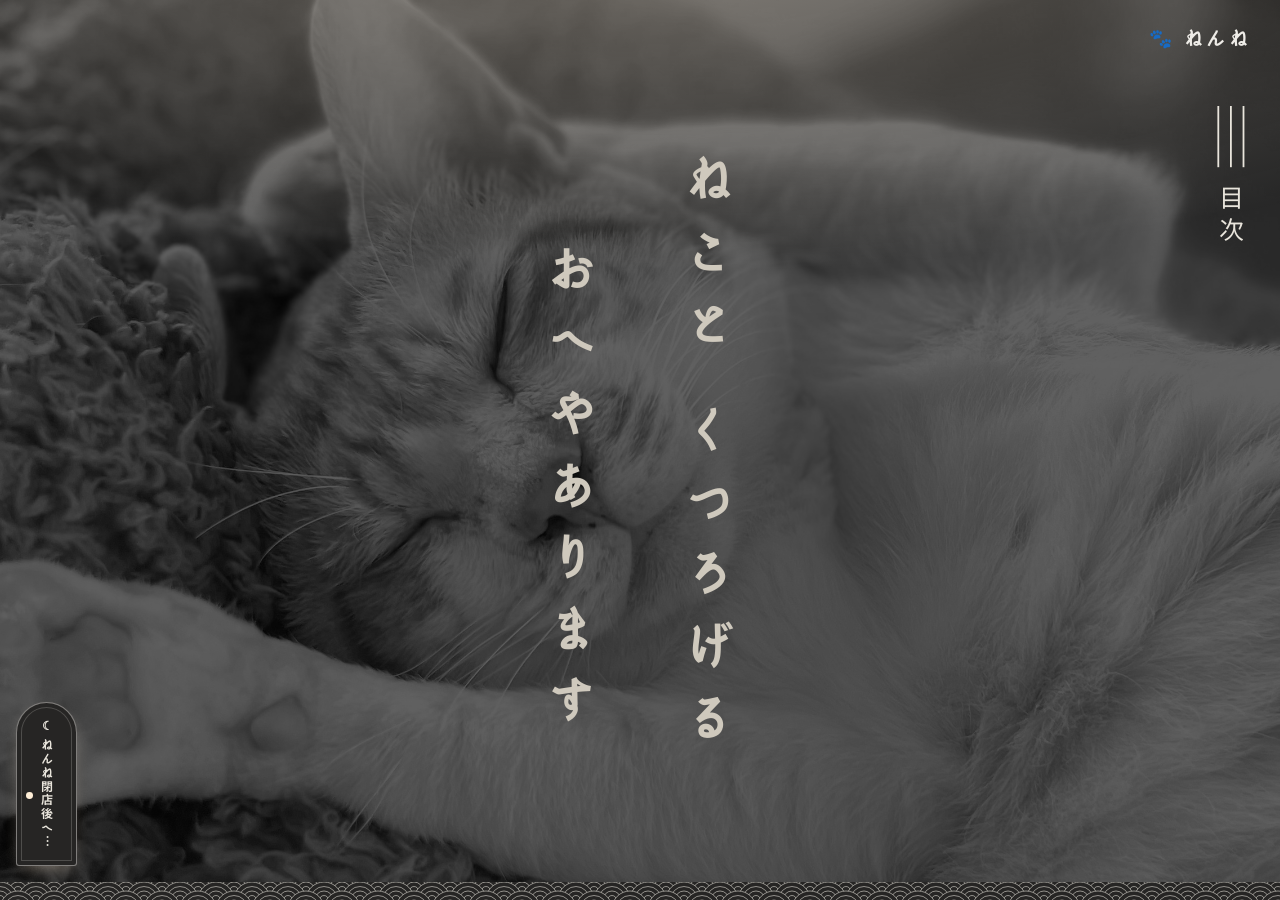
==== commit db48df18: "精査" ====
--- a/index.html
+++ b/index.html
@@ -36,9 +36,6 @@
   </div>
   <!-- JavaScriptが使えない環境では、この画面を出さない -->
   <noscript><style>.intro-screen { display: none; }</style></noscript>
-
-  <!-- 進み具合バー  -->
-  <div class="progress" id="progress" aria-hidden="true"></div>
 
   <!-- ヘッダー -->
   <header class="header">
@@ -355,7 +352,6 @@
   <script src="sections.js"></script>    
   <script src="mode.js"></script> 
   <!--JavaScriptのファイルをHTMLに読み込む行,<link> と同じ役割で、script.js とHTMLをつなぐ。src属性=読み込むファイルの場所を指定する属性 -->
-  <!-- JavaScriptは、HTMLの要素を探して操作するため最後に指示を書く -->
   <!-- <head> に書いて、defer を付ける方法もある。「HTMLを全部読み込んでから実行してね」という指定になる　 -->
 </body>
 
--- a/style.css
+++ b/style.css
@@ -2585,3 +2585,30 @@
 body:not(.bar) {
   --font-body: "Iroha Kaku", "Hiragino Kaku Gothic ProN", "Yu Gothic", "Meiryo", sans-serif;
 }
+
+/* ABOUT の小項目:PC では、かざしたら開く(スマホは、常に見える) */
+@media (hover: hover) {
+  body:not(.bar) .nav__sub {
+    max-height: 0;
+    overflow: hidden;
+    opacity: 0;
+    transition: max-height .5s cubic-bezier(.22, 1, .36, 1), opacity .4s;
+  }
+  body:not(.bar) .nav__item--has-sub:hover > .nav__sub,
+  body:not(.bar) .nav__item--has-sub:focus-within > .nav__sub {
+    max-height: 20rem;
+    opacity: 1;
+  }
+}
+
+/* 動きは JS で作るので、ブラウザ側のなめらか移動は、切る */
+body:not(.bar) .book { scroll-behavior: auto; }
+
+/* 背景の紙(ざらざらの質感)をやめる */
+body:not(.bar)::after { display: none; }
+
+/* ABOUT を押して開いたとき(PC でも、スマホでも) */
+body:not(.bar) .nav__item--has-sub.is-sub-open > .nav__sub {
+  max-height: 20rem;
+  opacity: 1;
+}
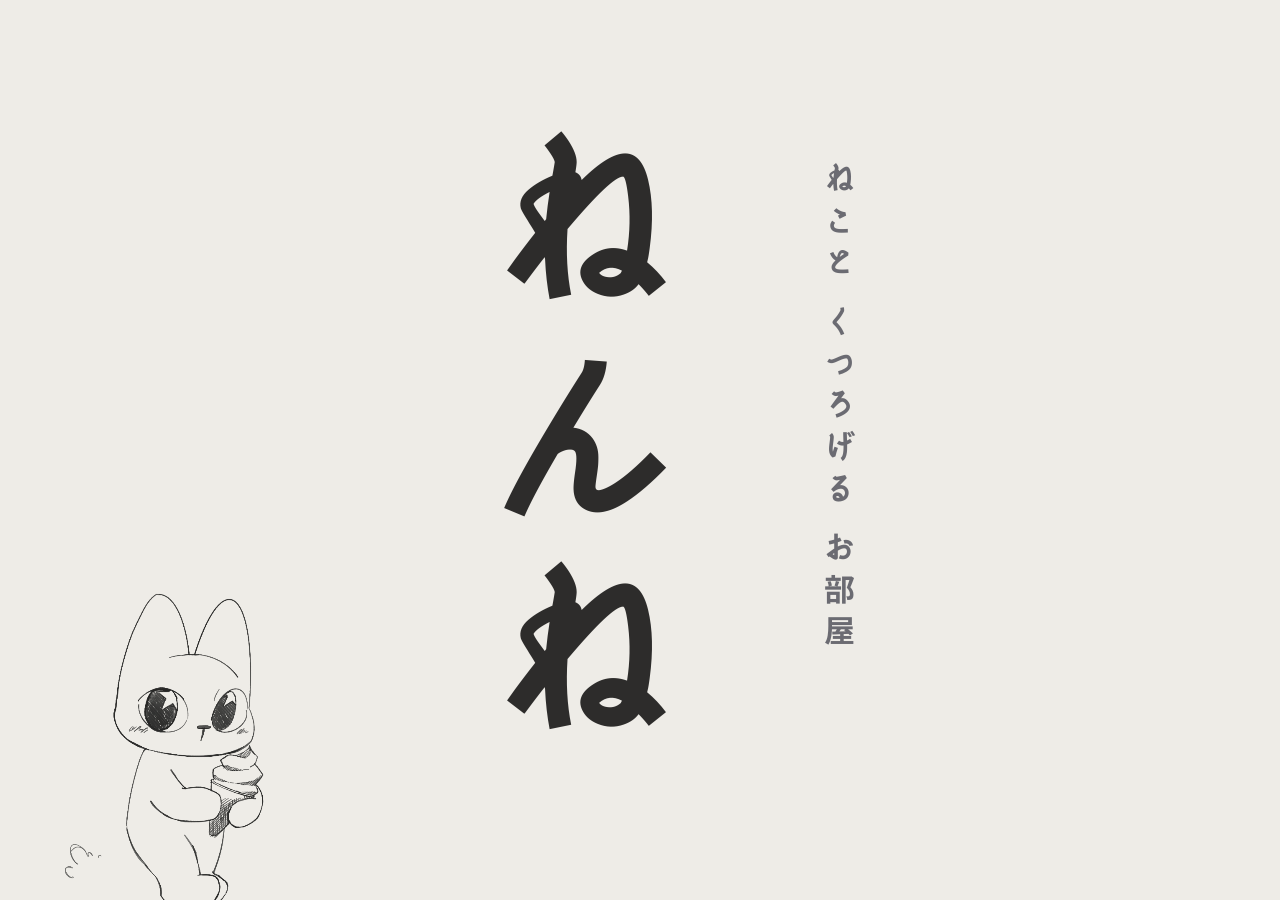
==== commit c2b5d845: "ドア" ====
--- a/index.html
+++ b/index.html
@@ -48,7 +48,7 @@
       <!-- 昼夜の切り替えボタン(動きは、あとで足す) -->
       <!-- type="button":フォームの送信ボタンではない、ただのボタンという印 -->
       <button class="mode-btn" id="modeBtn" type="button" data-target="bar.html" aria-label="心霊Barに切り替える">
-        <span id="modeIcon">☾</span> <span id="modeLabel">ねんね閉店後へ…</span>
+        <span id="modeIcon">☾</span> <span id="modeLabel">ねんね閉店後へいく</span>
       </button>
 
       <!-- ハンバーガーボタン(スマホのみ表示) -->
--- a/style.css
+++ b/style.css
@@ -279,36 +279,6 @@
 }
 
 /* ==============================
-   猫カード(スマホは1列)
-   ============================== */
-.cat-list {
-  display: grid;
-  grid-template-columns: 1fr;
-  gap: 20px;
-}
-
-.cat-card {
-  background: #fff;
-  border-radius: var(--radius);
-  padding: 20px;
-  text-align: center;
-  box-shadow: 0 4px 12px rgba(0, 0, 0, 0.06);
-}
-
-.cat-card__img {
-  height: 140px;
-  display: flex;
-  align-items: center;
-  justify-content: center;
-  font-size: 4rem;
-  background: var(--color-tint);
-  border-radius: 12px;
-  margin-bottom: 12px;
-}
-
-.cat-card h3 { font-size: 1.1rem; }
-
-/* ==============================
    料金表
    ============================== */
 .price-table {
@@ -318,16 +288,6 @@
   background: #fff;
   border-radius: var(--radius);
   overflow: hidden;
-}
-
-/* 料金表:コース名は左、金額は中央にそろえる */
-.price-table th,
-.price-table td {
-  text-align: center;          /* 平日・土日祝の列を、中央にそろえる */
-}
-.price-table th:first-child,
-.price-table td:first-child {
-  text-align: left;            /* 1列目(コース名)だけ、左にそろえる */
 }
 
 /* 表の下の一文:表と同じ幅にして、中央に置く */
@@ -484,12 +444,6 @@
   .hero h1 { font-size: 3rem; }
   .section { padding: 80px 24px; }
 
-  /* 猫カードを3列に */
-  .cat-list {
-    grid-template-columns: repeat(3, 1fr);
-    gap: 28px;
-  }
-
   .info {
     display: grid;
     grid-template-columns: 120px 1fr;
@@ -552,18 +506,6 @@
 /* 「動きを減らす」設定の人には、動かさない */
 @media (prefers-reduced-motion: reduce) {
   .reveal { opacity: 1; translate: 0 0; transition: none; }
-}
-
-/* 進み具合バー:ページの一番上にくっつく細い線 */
-.progress {
-  position: fixed;                                     /* 画面に固定する(スクロールしても動かない) */
-  top: 0; left: 0;                                     /* 左上に置く */
-  height: 5px;
-  width: 100%;                                         /* 最初から、いっぱいの幅にしておく */
-  background: linear-gradient(90deg, var(--sakura), var(--mint));   /* さくら色 → ミント色 */
-  transform: scaleX(var(--p, 0));                      /* 横に何倍に伸ばすか(0=見えない、1=いっぱい) */
-  transform-origin: 0 50%;                             /* 伸びる軸を、左端にする */
-  z-index: 200;                                        /* 他の要素より、手前に出す */
 }
 
 /* 手描き風の見出し:文字のまわりを、少しゆがんだ楕円で囲む */
@@ -601,31 +543,6 @@
   gap: clamp(14px, 4vw, 28px);         /* 画面の幅に合わせて、すき間が変わる(14px〜28px) */
 }
 
-/* 写真の枠:窓のような、アーチ形 */
-.hero__photos {
-  position: relative;
-  flex: 0 0 56%;                       /* 幅は、入れ物の56%で固定 */
-  aspect-ratio: 3 / 4.3;               /* 縦長の比率 */
-  overflow: hidden;                    /* 角の外に、はみ出したものを隠す */
-  background: #fff;
-  border: 3px solid var(--line);
-  border-radius: 999px 999px 28px 28px;   /* 上は半円、下は小さい角丸 */
-  box-shadow: 8px 8px 0 var(--sakura);    /* ぼかさない、さくら色の影 */
-}
-
-/* 1枚ごとの写真(全部、重ねておいて、is-active が付いた1枚だけ見せる) */
-.slide {
-  position: absolute;
-  inset: 0;                            /* 上下左右を、すべて0に。枠いっぱいに広げる */
-  display: grid;
-  place-items: center;
-  font-size: 5rem;                     /* 絵文字の大きさ */
-  background: var(--tint);             /* HTMLで指定した、1枚ごとの色 */
-  opacity: 0;
-  transition: opacity 1.3s ease;       /* 切り替わりを、1.3秒かけて、ふわっと */
-}
-.slide.is-active { opacity: 1; }
-
 /* 縦書きのキャッチコピー(右から左へ読む) */
 .hero__vtext {
   writing-mode: vertical-rl;           /* 縦書き。vertical-rl = 縦・右から左 */
@@ -642,7 +559,6 @@
 /* 広い画面(768px以上)では、写真の枠と文字を、少し大きくする */
 @media (min-width: 768px) {
   .hero__stage { width: min(100%, 45rem); gap: 40px; }   /* 並べる入れ物を、広げる */
-  .hero__photos { flex-basis: 52%; }                     /* 写真の枠の幅(入れ物の52%) */
   .hero__vtext { font-size: 1.7rem; }                    /* 縦書きの文字を、大きくする */
 }
 
@@ -653,9 +569,7 @@
   --d: clamp(4.5rem, 18vw, 9.5rem);   /* 前: 6rem, 24vw。スマホは約72〜108px */
   max-width: 64rem;
   margin: 0 auto;
-  padding: calc(var(--range, 0px) * 0.6 + 10px) calc(var(--range, 0px) * 0.5);   /* 前: * 0.6 + 20px / var(--range) */
-  display: grid;
-  /* 1つの置き場の幅を「丸+余白」にして、入るだけ、自動で並べる */
+ /* 1つの置き場の幅を「丸+余白」にして、入るだけ、自動で並べる */
   grid-template-columns: repeat(auto-fit, minmax(calc(var(--d) + 2rem), 1fr));   /* 前: + 3rem */
   gap: 2rem 1rem;                                                                 /* 前: 1.5rem 0.75rem */
 }
@@ -672,10 +586,7 @@
 /* 猫1匹分の置き場:ゆっくり、ふわふわ動く */
 .floater {
   justify-self: center;                          /* 置き場の、真ん中に置く */
-  width: var(--d);
-  height: var(--d);
   margin-top: var(--shift, 0px);                 /* 縦の位置を、少しずつ、ずらす(JSが数字を書く) */
-  animation: floater-drift var(--dur, 7s) ease-in-out var(--delay, 0s) infinite;
 }
 
 /* 0%と100%は元の位置。そのあいだに、3か所の目的地を、順番に巡る */
@@ -879,43 +790,12 @@
   text-align: center;
 }
 
-/* 写真の枠:少しゆがんだ形(手描き風)。写真が入るまでは、仮の絵(🐾)を中に出す */
-.intro__photo {
-  width: min(100%, 24rem);
-  aspect-ratio: 4 / 3;                 /* 横長の比率 */
-  display: grid;
-  place-items: center;
-  font-size: 4rem;                     /* 仮の絵の大きさ */
-  background: var(--paper-2);
-  border: 3px solid var(--line);
-  border-radius: 48% 52% 46% 54% / 56% 48% 52% 44%;   /* ゆがんだ形 */
-  box-shadow: 8px 8px 0 var(--sakura); /* ぼかさない、さくら色の影 */
-  overflow: hidden;                    /* 写真が、角からはみ出さない */
-}
-.intro__photo img {
-  width: 100%;
-  height: 100%;
-  object-fit: cover;                   /* 枠いっぱいに、写真を広げる(比率は保つ) */
-}
-
 /* ひとこと */
 .intro__text {
   font-size: 1.15rem;
   font-weight: 700;
   line-height: 2.1;
   letter-spacing: 0.08em;
-}
-
-/* ==============================
-   ABOUT:横スクロールのカード
-   ============================== */
-.cards {
-  display: flex;                          /* カードを、横一列に並べる */
-  gap: 1.25rem;
-  overflow-x: auto;                       /* 入りきらない分は、横にスクロール */
-  scroll-snap-type: x mandatory;          /* スクロールしたら、カードの位置にぴたっと止まる */
-  padding: 0.5rem 0.5rem 1.75rem;         /* 影や、スクロールバーが切れないように、余白をあける */
-  scrollbar-width: thin;                  /* スクロールバーを細くする */
 }
 
 .card {
@@ -962,32 +842,6 @@
   font-size: 0.8em;
 }
 
-/* ==============================
-   ABOUT:縦にスクロールすると、横にスライドする
-   ============================== */
-.hscroll {
-  position: relative;
-  height: calc(var(--n, 6) * 80svh);        /* 全体の縦の長さ。カード1枚あたり、画面の高さの80% */
-}
-
-/* 画面に貼りつく窓。ヘッダー(64px)の下に、くっつく */
-.hscroll__sticky {
-  position: sticky;
-  top: 64px;
-  height: calc(100svh - 64px);              /* ヘッダーを除いた、画面いっぱい */
-  overflow: hidden;                         /* 窓の外に出たカードは、隠す */
-}
-
-/* カードを、横一列に並べた帯。JSの数字(--p)で、横に動く */
-.hscroll__track {
-  display: flex;
-  width: calc(var(--n, 6) * 100%);          /* 窓の幅 × 枚数 */
-  height: 100%;
-  /* 動かす量 = 帯の幅の (n-1)/n。--p が 0 なら動かず、1 なら最後のカードまで動く */
-  translate: calc(var(--p, 0) * (var(--n, 6) - 1) / var(--n, 6) * -100%) 0;
-  will-change: translate;                   /* ブラウザに、「動くよ」と伝えて、なめらかにする */
-}
-
 /* 画面いっぱいの1枚 */
 .panel {
   flex: 0 0 calc(100% / var(--n, 6));       /* 帯を、枚数で、等分する */
@@ -1013,21 +867,6 @@
 .panel .card__big   { font-size: 2.6rem; }
 .panel .card__text  { font-size: 1.15rem; }
 .panel .card__list li { font-size: 1.2rem; margin-bottom: 0.6rem; }
-
-/* 猫の手 */
-.cat-hand {
-  position: absolute;                       /* 窓(.hscroll__sticky)の中で、自由に置く */
-  bottom: 0;
-  /* 横の位置:画面の境目。切り替えが進む(--u が増える)ほど、左へ動く */
-  left: calc((1 - var(--u, 0)) * 100%);
-  width: clamp(5rem, 14vw, 8rem);
-  /* 縦の位置:--lift が 0 なら、完全に下に隠れる。1に近いほど、上に出てくる */
-  translate: -50% calc((1 - var(--lift, 0) * 0.85) * 100%);
-  rotate: -8deg;                            /* 少し傾けて、押している感じに */
-  z-index: 5;                               /* カードより、手前 */
-  pointer-events: none;                     /* クリックの邪魔をしない */
-}
-.cat-hand svg { display: block; width: 100%; height: auto; }
 
 /* ナビの階層(ABOUTの下の、サブ項目) */
 /* スマホ(ハンバーガーの中):サブ項目は、少し右に下げて、小さく、並べる */
@@ -1139,7 +978,6 @@
   z-index: 1000;                           /* ヘッダー(100)や、モーダル(500)より、手前 */
   background: var(--paper);
   overflow: hidden;
-  transition: opacity 0.8s ease, visibility 0.8s;
 }
 .intro-screen.is-done {                    /* おわったら、すっと消える */
   opacity: 0;
@@ -1158,8 +996,8 @@
   gap: clamp(1rem, 6vw, 3.5rem);
   opacity: 0;
   scale: 1.5;
-  transition: opacity 1.2s ease, scale 1.6s cubic-bezier(0.2, 0.7, 0.2, 1);
-}
+}
+
 .intro-screen__title,
 .intro-screen__copy {
   writing-mode: vertical-rl;               /* 縦書き */
@@ -1194,8 +1032,6 @@
   aspect-ratio: 1 / 1;
   translate: -50% -50%;                    /* 自分の半分だけ戻して、真ん中に置く */
   scale: 1;
-  transition: translate 2.2s cubic-bezier(0.5, 0, 0.2, 1),
-              scale 2.2s cubic-bezier(0.5, 0, 0.2, 1);
   will-change: translate, scale;           /* 「動くよ」と、ブラウザに伝える */
 }
 .intro-screen.is-opening .intro-screen__rocket {
@@ -1478,9 +1314,6 @@
 }
 
 /* 背景色を html 側に移して、body を透明にする(写真が、body の背景に隠れないように) */
-html:has(body:not(.bar)) {
-  background: var(--paper);
-}
 body:not(.bar) {
   background: transparent;
 }
@@ -1531,11 +1364,6 @@
 body:not(.bar) .panel:nth-child(5) { background: #e5e1d7; }
 body:not(.bar) .panel:nth-child(6) { background: #dcd8d0; }
 
-/* ----- 暖色の、間接照明:ヘッダーの下に、ほんのり、光がにじむ ----- */
-body:not(.bar) .header {
-  box-shadow: 0 8px 22px rgba(214, 150, 80, 0.22);
-}
-
 /* ----- フッター:墨色にして、文字は、行灯の色 ----- */
 body:not(.bar) .footer {
   background: #2b2927;
@@ -1549,19 +1377,13 @@
 
 /* ----- ヘッダー:炭の黒 ----- */
 body:not(.bar) .header {
-  background: #262524;
   color: #eeece7;
   border-bottom: 1px solid #3c3a38;
-  box-shadow: 0 8px 22px rgba(214, 150, 80, 0.22);   /* 暖色の光は、そのまま */
-}
-body:not(.bar) .logo { color: #eeece7; }
-body:not(.bar) .menu-btn span { background: #eeece7; }
+}
+
 body:not(.bar) .mode-btn {                /* ボタンは、紙色に反転 */
-  background: #eeece7;
-  color: #2b2927;
   border-color: #eeece7;
 }
-body:not(.bar) .nav a:hover { background: rgba(238, 236, 231, 0.14); }
 
 /* スマホのメニュー(開いたとき)も、炭の黒 */
 @media (max-width: 1023px) {
@@ -1583,17 +1405,6 @@
   color: #eeece7;
   border-color: #2b2927;
   box-shadow: 0 8px 0 -4px rgba(184, 116, 58, 0.45);   /* 下に、暖色の光 */
-}
-
-/* ----- 色つきだったセクション(お知らせ・猫・FAQ)を、炭の黒に ----- */
-body:not(.bar) .section--tinted {
-  background: #2b2927;
-  color: #e9e5dc;
-}
-body:not(.bar) .section--tinted .oval-title span {   /* 黒い背景では、見出しを、紙色に反転 */
-  background: #eeece7;
-  color: #2b2927;
-  border-color: #eeece7;
 }
 
 /* 黒い所に置いた、紙色のカード:文字は、墨のまま */
@@ -1617,50 +1428,6 @@
 /* ----- ボタンも、炭の黒 ----- */
 body:not(.bar) .btn { background: #2b2927; color: #eeece7; }
 body:not(.bar) .btn:hover { background: var(--color-main); }
-
-/* ==============================
-   本:サイト全体を、右から左へ、めくる
-   ============================== */
-.hscroll { height: calc(var(--n, 12) * 70svh); }   /* 全体の縦の長さ(1ページ=画面の70%) */
-
-.hscroll__track {
-  flex-direction: row-reverse;     /* 1ページ目が、いちばん右。次のページは、左へ並ぶ */
-  /* p=0 で、右端(1ページ目)が見える。p=1 に近づくほど、右へ動いて、左のページが見える */
-  translate: calc((var(--p, 0) - 1) * (var(--n, 12) - 1) / var(--n, 12) * 100%) 0;
-}
-
-/* 1ページ分の大きさ(ヒーロー・各セクション・ABOUTのカード、全部同じ) */
-.hscroll__track > * {
-  flex: 0 0 calc(100% / var(--n, 12));
-  min-width: 0;
-  min-height: 0;
-  overflow-y: auto;                /* 1画面に収まらないときだけ、中でスクロール */
-  scrollbar-width: thin;
-}
-
-.hscroll__track > .hero { margin-top: 0; min-height: 0; }
-
-/* 通常のセクションは、1ページの中で、縦の真ん中に置く */
-.hscroll__track > .section {
-  display: flex;
-  flex-direction: column;
-  justify-content: center;
-  padding: 24px 20px;
-}
-.hscroll__track > .section > * { width: 100%; }   /* 幅は、max-width が、決める */
-.hscroll__track > .section .oval-title { margin-bottom: 1.5rem; }
-
-/* 猫の紹介:画面の高さに、収める */
-#cats .floaters {
-  height: calc(100svh - 64px - 11rem);
-  min-height: 18rem;
-}
-
-/* 猫の手:本が、左へ進むので、手は、左端から、右へ動く */
-.cat-hand {
-  left: calc(var(--u, 0) * 100%);
-  rotate: 8deg;
-}
 
 /* ABOUT の6枚の色:兄弟の数え方が、変わったので、「article の何番目か」で指定し直す */
 body:not(.bar) .panel:nth-of-type(1) { background: #e8e4dc; color: var(--ink); }
@@ -1716,20 +1483,10 @@
 }
 body:not(.bar) .book > .footer { background: transparent; }
 
-/* 暗い背景では、見出しの帯を、紙色に */
-body:not(.bar) .book .oval-title span {
-  background: #eeece7;
-  color: #2b2927;
-  border-color: #eeece7;
-}
-
 /* 暗い背景の上の、文字の色 */
 body:not(.bar) .hero__vtext { color: #cfc9bd; }
 body:not(.bar) .floater__name,
 body:not(.bar) .tour__cap { color: #2d2c2b; }
-
-/* 進み具合バー:右から、左へ伸びる */
-body:not(.bar) .progress { transform-origin: 100% 50%; }
 
 /* ==============================
    和柄:青海波(せいがいは)の帯
@@ -1802,7 +1559,6 @@
 
 /* 丸が、上下にはみ出しても、切れないように、枠を少し低くして、余白をとる */
 #cats .floaters {
-  height: calc(100svh - 64px - 13rem);
   min-height: 16rem;
 }
 /* ==============================
@@ -1828,7 +1584,6 @@
 
 /* スマホ幅(767px以下):全体を、少し小さく */
 @media (max-width: 767px) {
-  html { font-size: 14px; }                 /* 基準の文字の大きさ(いまは16px)。rem で書いた所が、全部、小さくなる */
   .oval-title { font-size: 1.25rem; }
   .oval-title span { padding: 6px 28px; }
   .book > .section { padding: 16px; }
@@ -1914,8 +1669,6 @@
   left: 16px;
   bottom: 34px;                       /* 下の青海波の帯の、すぐ上 */
   margin: 0;
-  padding: 6px 14px;
-  font-size: 0.72rem;
   z-index: 1;
 }
 
@@ -1923,7 +1676,6 @@
 body:not(.bar) .menu-btn {
   position: fixed;
   right: 14px;
-  top: 30%;
   z-index: 3;
   width: auto;
   height: auto;
@@ -2040,21 +1792,16 @@
   display: flex;
   align-items: center;
   gap: 0.8rem;
-  font-size: 0.85rem;
-  letter-spacing: 0.35em;
   color: #eeece7;
 }
 .page-label__en::before {
   content: "";
-  width: 1.8rem;
   height: 1px;
   background: rgba(var(--warm), 0.85);
 }
 
 /* 日本語:小さく、線の位置にそろえる */
 .page-label__ja {
-  padding-left: 2.6rem;
-  font-size: 0.7rem;
   letter-spacing: 0.2em;
   color: rgba(238, 236, 231, 0.7);
 }
@@ -2097,10 +1844,7 @@
   justify-content: center;
   gap: clamp(1.5rem, 6vw, 4rem);
 }
-body:not(.bar) .intro__photo {
-  flex: 0 0 auto;
-  width: min(40vw, 16rem);
-}
+
 body:not(.bar) .intro__text {
   writing-mode: vertical-rl;           /* 縦書き。右の列から、左の列へ読む */
   text-orientation: mixed;             /* 漢字は、立てて。英数字は、横向き */
@@ -2305,12 +2049,6 @@
    調整(目次・間隔・ラベル・ドアのボタン・スマホの文字)
    ============================== */
 
-/* ----- 1. 目次の位置を、上げる ----- */
-body:not(.bar) .menu-btn { top: 16%; }
-
-/* ----- 2. 要素どうしの、間隔を、離す ----- */
-body:not(.bar) .book { gap: clamp(3rem, 10vw, 9rem); }
-
 /* ----- 3. 左上の見出し:PCだけ、大きく(左の位置は、そのまま。右へ伸びる) ----- */
 @media (min-width: 1024px) {
   .page-label { top: 32px; }                       /* left は、そのまま(28px) */
@@ -2319,44 +2057,44 @@
   .page-label__ja { padding-left: 4.4rem; font-size: 1.1rem; }   /* 線の幅(3.6rem) + すき間(0.8rem) */
 }
 
-/* ----- 4. 昼夜の切り替え:炭の黒の、ドアの形 ----- */
+/* ----- 4. 昼夜の切り替え:画像のドア + ふちの間接照明 ----- */
 body:not(.bar) .mode-btn {
-  writing-mode: vertical-rl;                       /* 文字は、縦書き */
-  width: 3.6rem;
-  height: 9.6rem;
-  padding: 1rem 0;
+  width: 5.9rem;                                   /* 画像の縦横比(9:16)に合わせる */
+  height: 10.5rem;
+  writing-mode: vertical-rl;
   display: flex;
   align-items: center;
   justify-content: center;
-  gap: 0.2rem;
-  font-size: 0.72rem;
+  white-space: nowrap;                             /* 1列で、縦に流す */
+  padding: 1rem 0;                                 /* 上にも、かぶせてよいので、中央に */
+  font-size: 0.78rem;
   letter-spacing: 0.15em;
-  color: #e9e5dc;
-  background: #262524;                             /* 炭の黒 */
-  border: 1px solid rgba(238, 236, 231, 0.45);
-  border-radius: 1.8rem 1.8rem 3px 3px;            /* 上が、アーチ形のドア */
+  color: #f6f1e7;
+  text-shadow:
+    0 0 3px rgba(0, 0, 0, 1),
+    0 1px 6px rgba(0, 0, 0, 0.9),
+    0 0 12px rgba(0, 0, 0, 0.7);                   /* 明るい窓の上でも読める */
+  background: #262524 url("images/door.png") center / 100% 100% no-repeat;
+  border: 0;
+  border-radius: 2.95rem 2.95rem 2px 2px;         /* 上のアーチ = 幅の半分 */
   box-shadow:
-    inset 0 0 0 4px #262524,
-    inset 0 0 0 5px rgba(238, 236, 231, 0.2),      /* 内側の、ドアの枠(パネル) */
-    0 8px 16px -6px rgba(var(--warm), 0.45);       /* ドアの下から、暖色の光がもれる */
-  transform-origin: left center;                   /* 左の辺が、ちょうつがい */
-  transition: transform 0.5s cubic-bezier(0.22, 1, 0.36, 1);
-}
+    0 0 6px 0 rgba(var(--warm), 0.3),
+    0 0 20px 4px rgba(var(--warm), 0.22),
+    0 0 44px 12px rgba(var(--warm), 0.14);
+  transform-origin: right center;                  /* 右の辺が、ちょうつがい */  transition: transform 0.5s cubic-bezier(0.22, 1, 0.36, 1), box-shadow 0.5s;
+}
+
 body:not(.bar) .mode-btn:hover {
-  background: #262524;
   opacity: 1;
-  transform: perspective(320px) rotateY(-24deg);   /* ちょっと、ドアが開く */
-}
-body:not(.bar) .mode-btn::after {                  /* ドアノブ */
-  content: "";
-  position: absolute;
-  left: 0.55rem;
-  top: 55%;
-  width: 0.4rem;
-  height: 0.4rem;
-  border-radius: 50%;
-  background: rgb(var(--warm));
-}
+  transform: perspective(320px) rotateY(24deg);
+  box-shadow:
+    0 0 8px 1px rgba(var(--warm), 0.42),
+    0 0 26px 6px rgba(var(--warm), 0.3),
+    0 0 54px 16px rgba(var(--warm), 0.2);
+}
+
+body:not(.bar) .mode-btn::after { display: none; }   /* ドアノブは画像にあるので消す */
+#modeIcon { display: none; }
 
 /* ----- 5. スマホの文字を、少し小さく(14px → 13px) ----- */
 @media (max-width: 767px) {
@@ -2372,9 +2110,6 @@
 
 /* フッターの、光のにじみ(縦の線に見えていたもの)をなくす */
 body:not(.bar) .book > .footer { box-shadow: none; }
-
-/* 古い進み具合バー(上の線)は、やめる */
-body:not(.bar) .progress { display: none; }
 
 /* ロケット君:右の端(0%)から、左の端(100%)へ、歩く */
 .walker {
@@ -2398,9 +2133,6 @@
    ============================== */
 body:not(.bar) {
   --book-gap: clamp(3rem, 10vw, 9rem);           /* 章どうしの間隔(.book の gap と同じ値) */
-  --obi-bg: rgba(228, 221, 206, .16);            /* 和紙色の濃さ(右の数字が、濃さ) */
-  --obi-pattern: .07;                            /* 唐草の濃さ */
-  --karakusa: url("data:image/svg+xml;utf8,<svg xmlns='http://www.w3.org/2000/svg' width='120' height='80' viewBox='0 0 120 80'><g fill='none' stroke='%23fff' stroke-width='1.2' stroke-linecap='round'><path d='M0 40 C20 10 40 10 60 40 S100 70 120 40'/><path d='M30 17 c-8 -6 -6 -14 1 -13 c6 1 6 9 0 9'/><path d='M90 63 c8 6 6 14 -1 13 c-6 -1 -6 -9 0 -9'/></g><g fill='%23fff'><ellipse cx='45' cy='24' rx='6' ry='3' transform='rotate(-35 45 24)'/><ellipse cx='75' cy='56' rx='6' ry='3' transform='rotate(-35 75 56)'/></g></svg>");
 }
 body:not(.bar) .book { gap: var(--book-gap); }
 
@@ -2439,28 +2171,7 @@
   inset: 16% 0 18% 0;                            /* 上16% / 下18%は、背景が見える */
   z-index: -1;
   pointer-events: none;
-  background:
-    var(--karakusa) 0 0 / 120px 80px repeat,
-    var(--obi-bg);
   border-block: 1px solid rgba(var(--warm), .28);   /* 帯締めのような、暖色の細い線 */
-}
-
-/* 唐草(渦を巻くつる)。線の色は帯と同じ和紙色、濃さは stroke-opacity */
-body:not(.bar) {
-  --karakusa: url("data:image/svg+xml;utf8,<svg xmlns='http://www.w3.org/2000/svg' width='320' height='320' viewBox='0 0 320 320'><g fill='none' stroke='%23e4ddce' stroke-opacity='.16' stroke-width='4.5' stroke-linecap='round' stroke-linejoin='round'><path d='M0 80 L8 85.6 L16 91.1 L24 96.3 L32 101.2 L40 105.5 L48 109.1 L56 112.1 L64 114.2 L72 115.6 L80 116 L88 115.6 L96 114.2 L104 112.1 L112 109.1 L120 105.5 L128 101.2 L136 96.3 L144 91.1 L152 85.6 L160 80 L168 74.4 L176 68.9 L184 63.7 L192 58.8 L200 54.5 L208 50.9 L216 47.9 L224 45.8 L232 44.4 L240 44 L248 44.4 L256 45.8 L264 47.9 L272 50.9 L280 54.5 L288 58.8 L296 63.7 L304 68.9 L312 74.4 L320 80'/><path d='M80 116 L77.2 126.1 L70.7 134 L61.9 138.5 L52.3 139.1 L43.6 135.8 L37.1 129.6 L33.8 121.5 L34 113.1 L37.4 105.7 L43.3 100.5 L50.5 98.3 L57.7 99 L63.8 102.5 L67.7 107.9 L69.1 114.2 L67.9 120.1 L64.5 124.9 L59.8 127.7 L54.6 128.3 L49.9 126.8 L46.4 123.8 L44.6 119.8 L44.6 115.8 L46.1 112.3 L48.7 110 L51.8 109.1'/><path d='M114 108.3 L118.2 107.2 L121.7 104.8 L124.1 101.6 L125.3 97.8 L125.1 93.9 L123.7 90.5 L121.3 87.8 L118.3 86.1 L114.9 85.6 L111.8 86.1 L109 87.7 L107.1 90 L106.1 92.7 L106 95.5 L106.9 98 L108.5 99.9 L110.5 101.2 L112.7 101.7 L114.9 101.4 L116.7 100.4 L118 99 L118.7 97.3 L118.7 95.6 L118.2 94.1 L117.3 93 L116.1 92.3'/><path d='M240 44 L237.2 33.9 L230.7 26 L221.9 21.5 L212.3 20.9 L203.6 24.2 L197.1 30.4 L193.8 38.5 L194 46.9 L197.4 54.3 L203.3 59.5 L210.5 61.7 L217.7 61 L223.8 57.5 L227.7 52.1 L229.1 45.8 L227.9 39.9 L224.5 35.1 L219.8 32.3 L214.6 31.7 L209.9 33.2 L206.4 36.2 L204.6 40.2 L204.6 44.2 L206.1 47.7 L208.7 50 L211.8 50.9'/><path d='M206 51.7 L201.8 50.7 L198.3 48.3 L195.9 45 L194.7 41.2 L194.9 37.4 L196.3 33.9 L198.7 31.2 L201.7 29.6 L205.1 29 L208.2 29.6 L211 31.2 L212.9 33.5 L213.9 36.2 L214 38.9 L213.1 41.4 L211.5 43.4 L209.5 44.7 L207.3 45.1 L205.1 44.8 L203.3 43.9 L202 42.4 L201.3 40.8 L201.3 39.1 L201.8 37.6 L202.7 36.5 L203.9 35.8'/><path d='M0 240 L8 234.4 L16 228.9 L24 223.7 L32 218.8 L40 214.5 L48 210.9 L56 207.9 L64 205.8 L72 204.4 L80 204 L88 204.4 L96 205.8 L104 207.9 L112 210.9 L120 214.5 L128 218.8 L136 223.7 L144 228.9 L152 234.4 L160 240 L168 245.6 L176 251.1 L184 256.3 L192 261.2 L200 265.5 L208 269.1 L216 272.1 L224 274.2 L232 275.6 L240 276 L248 275.6 L256 274.2 L264 272.1 L272 269.1 L280 265.5 L288 261.2 L296 256.3 L304 251.1 L312 245.6 L320 240'/><path d='M80 204 L82.8 193.9 L89.3 186 L98.1 181.5 L107.7 180.9 L116.4 184.2 L122.9 190.4 L126.2 198.5 L126 206.9 L122.6 214.3 L116.7 219.5 L109.5 221.7 L102.3 221 L96.2 217.5 L92.3 212.1 L90.9 205.8 L92.1 199.9 L95.5 195.1 L100.2 192.3 L105.4 191.7 L110.1 193.2 L113.6 196.2 L115.4 200.2 L115.4 204.2 L113.9 207.7 L111.3 210 L108.2 210.9'/><path d='M114 211.7 L118.2 210.7 L121.7 208.3 L124.1 205 L125.3 201.2 L125.1 197.4 L123.7 193.9 L121.3 191.2 L118.3 189.6 L114.9 189 L111.8 189.6 L109 191.2 L107.1 193.5 L106.1 196.2 L106 198.9 L106.9 201.4 L108.5 203.4 L110.5 204.7 L112.7 205.1 L114.9 204.8 L116.7 203.9 L118 202.4 L118.7 200.8 L118.7 199.1 L118.2 197.6 L117.3 196.5 L116.1 195.8'/><path d='M240 276 L242.8 286.1 L249.3 294 L258.1 298.5 L267.7 299.1 L276.4 295.8 L282.9 289.6 L286.2 281.5 L286 273.1 L282.6 265.7 L276.7 260.5 L269.5 258.3 L262.3 259 L256.2 262.5 L252.3 267.9 L250.9 274.2 L252.1 280.1 L255.5 284.9 L260.2 287.7 L265.4 288.3 L270.1 286.8 L273.6 283.8 L275.4 279.8 L275.4 275.8 L273.9 272.3 L271.3 270 L268.2 269.1'/><path d='M206 268.3 L201.8 267.2 L198.3 264.8 L195.9 261.6 L194.7 257.8 L194.9 253.9 L196.3 250.5 L198.7 247.8 L201.7 246.1 L205.1 245.6 L208.2 246.1 L211 247.7 L212.9 250 L213.9 252.7 L214 255.5 L213.1 258 L211.5 259.9 L209.5 261.2 L207.3 261.7 L205.1 261.4 L203.3 260.4 L202 259 L201.3 257.3 L201.3 255.6 L201.8 254.1 L202.7 253 L203.9 252.3'/></g></svg>");
-}
-
-/* タイルの大きさも、新しい絵に合わせる(320×320) */
-body:not(.bar) .book > #about-concept::before,
-body:not(.bar) .book > #about-can::before,
-body:not(.bar) .book > #about-menu::before,
-body:not(.bar) .book > #about-tour::before,
-body:not(.bar) .book > #about-staff::before,
-body:not(.bar) .book > #about-system::before,
-body:not(.bar) .book > #faq::before {
-  background:
-    var(--karakusa) 0 0 / 320px 320px repeat,
-    var(--obi-bg);
 }
 
 /* 目次ボタンを大きく */
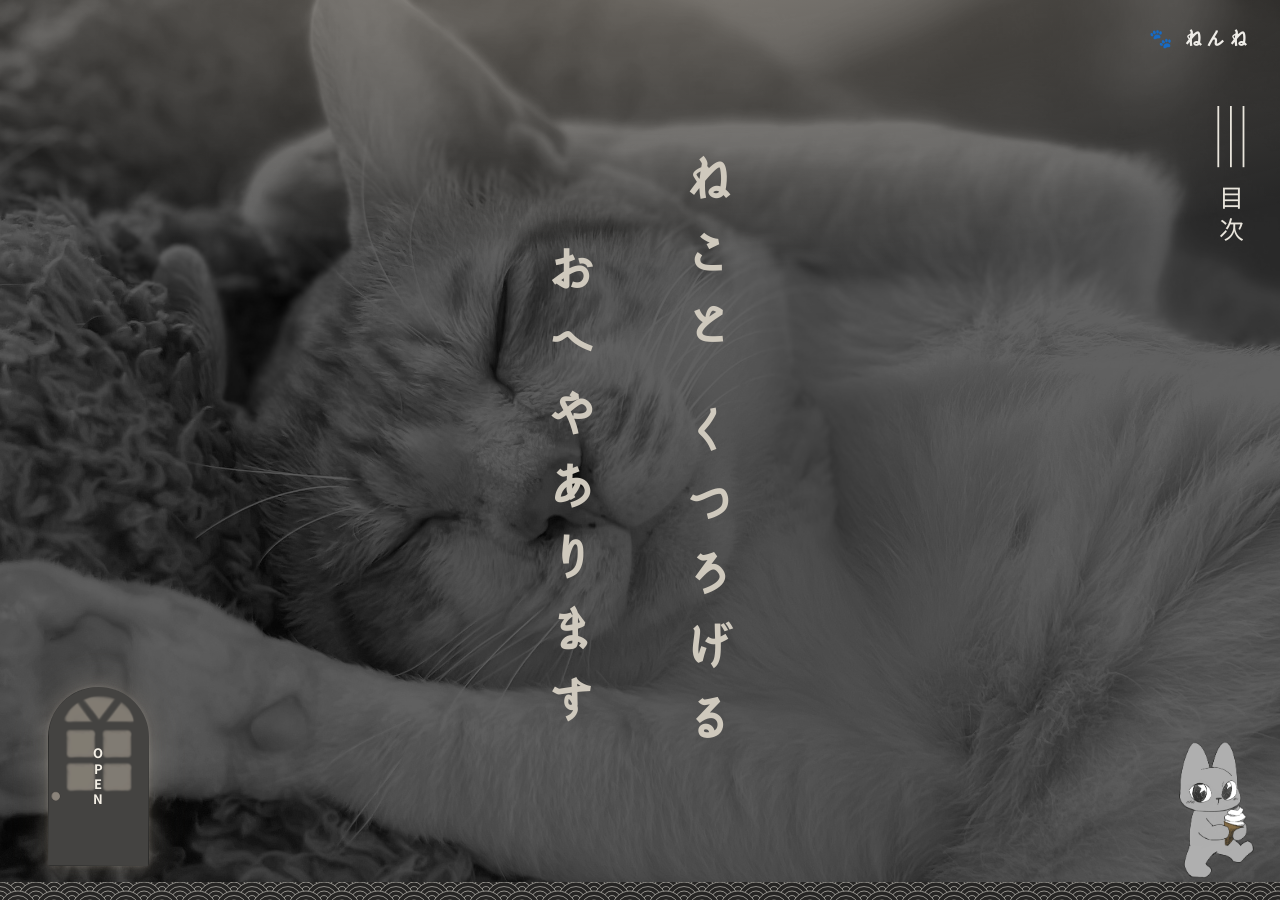
==== commit 9f308d3c: "ドア調整" ====
--- a/index.html
+++ b/index.html
@@ -48,7 +48,7 @@
       <!-- 昼夜の切り替えボタン(動きは、あとで足す) -->
       <!-- type="button":フォームの送信ボタンではない、ただのボタンという印 -->
       <button class="mode-btn" id="modeBtn" type="button" data-target="bar.html" aria-label="心霊Barに切り替える">
-        <span id="modeIcon">☾</span> <span id="modeLabel">ねんね閉店後へいく</span>
+        <span id="modeIcon">☾</span> <span id="modeLabel">OPEN</span>
       </button>
 
       <!-- ハンバーガーボタン(スマホのみ表示) -->
--- a/style.css
+++ b/style.css
@@ -2070,27 +2070,51 @@
   font-size: 0.78rem;
   letter-spacing: 0.15em;
   color: #f6f1e7;
-  text-shadow:
-    0 0 3px rgba(0, 0, 0, 1),
-    0 1px 6px rgba(0, 0, 0, 0.9),
-    0 0 12px rgba(0, 0, 0, 0.7);                   /* 明るい窓の上でも読める */
+  /* text-shadow: */
+    /* 0 0 3px rgba(0, 0, 0, 1), */
+    /* 0 1px 6px rgba(0, 0, 0, 0.9), */
+    /* 0 0 12px rgba(0, 0, 0, 0.7);                   /* 明るい窓の上でも読める */
   background: #262524 url("images/door.png") center / 100% 100% no-repeat;
   border: 0;
   border-radius: 2.95rem 2.95rem 2px 2px;         /* 上のアーチ = 幅の半分 */
   box-shadow:
-    0 0 6px 0 rgba(var(--warm), 0.3),
-    0 0 20px 4px rgba(var(--warm), 0.22),
-    0 0 44px 12px rgba(var(--warm), 0.14);
-  transform-origin: right center;                  /* 右の辺が、ちょうつがい */  transition: transform 0.5s cubic-bezier(0.22, 1, 0.36, 1), box-shadow 0.5s;
+    0 0 5px 0 rgba(var(--warm), 0.16),
+    0 0 16px 3px rgba(var(--warm), 0.11),
+    0 0 36px 8px rgba(var(--warm), 0.07);
+      transform-origin: right center;                  /* 右の辺が、ちょうつがい */  transition: transform 0.5s cubic-bezier(0.22, 1, 0.36, 1), box-shadow 0.5s;
 }
 
 body:not(.bar) .mode-btn:hover {
   opacity: 1;
   transform: perspective(320px) rotateY(24deg);
   box-shadow:
-    0 0 8px 1px rgba(var(--warm), 0.42),
-    0 0 26px 6px rgba(var(--warm), 0.3),
-    0 0 54px 16px rgba(var(--warm), 0.2);
+    0 0 6px 1px rgba(var(--warm), 0.24),
+    0 0 20px 4px rgba(var(--warm), 0.16),
+    0 0 42px 10px rgba(var(--warm), 0.1);
+  }
+
+/* PC:ドアを、少し右へ */
+@media (min-width: 1024px) {
+  body:not(.bar) .mode-btn { left: 48px; }
+}
+
+/* スマホ:ドアを、少し小さく(縦横比 9:16 は保つ) */
+@media (max-width: 767px) {
+  body:not(.bar) .mode-btn {
+    width: 4.2rem;
+    height: 7.47rem;                          /* 幅 × 16/9。画像の縦横比を保つ */
+    border-radius: 2.1rem 2.1rem 2px 2px;     /* アーチ = 幅の半分 */
+    font-size: 0.62rem;
+  }
+ #modeLabel { translate: -0.45em 0; }      /* スマホだけ、左へ */ 
+}
+
+/* 文字を、ドアの真ん中に */
+#modeLabel {
+  display: block;
+  line-height: 1;
+  translate: -0.1em 0;
+  text-orientation: upright;     /* 英字を、1文字ずつ、立てて縦に並べる */
 }
 
 body:not(.bar) .mode-btn::after { display: none; }   /* ドアノブは画像にあるので消す */
@@ -2117,15 +2141,23 @@
   left: 0;
   bottom: 14px;                      /* 青海波の帯の上に、足が乗る */
   z-index: 135;                      /* 青海波の帯(140)より、少し奥 */
-  width: 3.4rem;
+  width: 8rem;
   pointer-events: none;
-  translate: calc((1 - var(--p, 0)) * (100vw - 3.4rem)) 0;   /* p=0:右端 / p=1:左端 */
+  translate: calc((1 - var(--p, 0)) * (100vw - 8rem)) 0;   /* p=0:右端 / p=1:左端 */
 }
 .walker img {
-  display: block;
+  position: absolute;                /* 全部の絵を、同じ場所に重ねる */
+  left: 0;
+  top: 0;
   width: 100%;
   height: auto;
-}
+  opacity: 0;
+}
+.walker img:first-child {            /* 立ち止まる絵が、大きさの基準 */
+  position: relative;
+  display: block;
+}
+.walker img.is-show { opacity: 1; }
 .walker.is-flip img { transform: scaleX(-1); }               /* 向きを、反転 */
 
 /* ==============================
@@ -2322,4 +2354,63 @@
 body:not(.bar) .nav__item--has-sub.is-sub-open > .nav__sub {
   max-height: 20rem;
   opacity: 1;
+}
+
+/* ----- ドアを開けたときの、ロケット君(夜へ行く前の1秒) ----- */
+.rocket-open {
+  position: fixed;
+  inset: 0;
+  z-index: 1500;                       /* 暗い幕(2000)の下 */
+  display: grid;
+  place-items: center;
+  background: rgba(11, 10, 16, 0);
+  pointer-events: none;
+  transition: background 0.4s ease;
+}
+.rocket-open.is-on { background: rgba(11, 10, 16, 0.55); }
+
+.rocket-open__circle,
+.rocket-open__rocket {
+  grid-area: 1 / 1;                    /* 2枚を、同じ場所に重ねる */
+  width: min(70vw, 380px);
+  opacity: 0;
+  transform: scale(0.4);
+  transition: opacity 0.35s ease, transform 0.5s cubic-bezier(0.22, 1, 0.36, 1);
+  filter:
+    drop-shadow(3px 0 0 #fff)
+    drop-shadow(-3px 0 0 #fff)
+    drop-shadow(0 3px 0 #fff)
+    drop-shadow(0 -3px 0 #fff);        /* 上下左右に、白をずらして重ねる = 縁取り */
+}
+.rocket-open.is-on .rocket-open__circle,
+.rocket-open.is-on .rocket-open__rocket {
+  opacity: 1;
+  transform: scale(1);
+}
+.rocket-open__circle {
+  animation: rocketSpin 12s linear infinite;   /* ゆっくり回る */
+  filter: brightness(0) invert(1);             /* 線を、真っ白に */
+}
+
+@keyframes rocketSpin { to { rotate: 360deg; } }
+
+/* ドアが、開いたままになる */
+body:not(.bar) .mode-btn.is-opening {
+  transform: perspective(320px) rotateY(24deg);
+}
+
+/* 画面いっぱいに、ズームイン */
+.rocket-open { overflow: hidden; }                 /* 大きくなった絵が、はみ出さないように */
+
+.rocket-open.is-zoom {
+  background: rgba(11, 10, 16, 1);                 /* Bar の暗い色に、なじませる */
+  transition: background 1.1s ease-in;
+}
+.rocket-open.is-on.is-zoom .rocket-open__circle,
+.rocket-open.is-on.is-zoom .rocket-open__rocket {
+  transform: scale(14);                            /* 14倍まで、拡大 */
+  transition:
+    transform 1.2s cubic-bezier(0.5, 0, 0.9, 0.5), /* だんだん、加速 */
+    opacity 0.4s ease 0.8s;                        /* 最後に、すっと消える */
+  opacity: 0;
 }
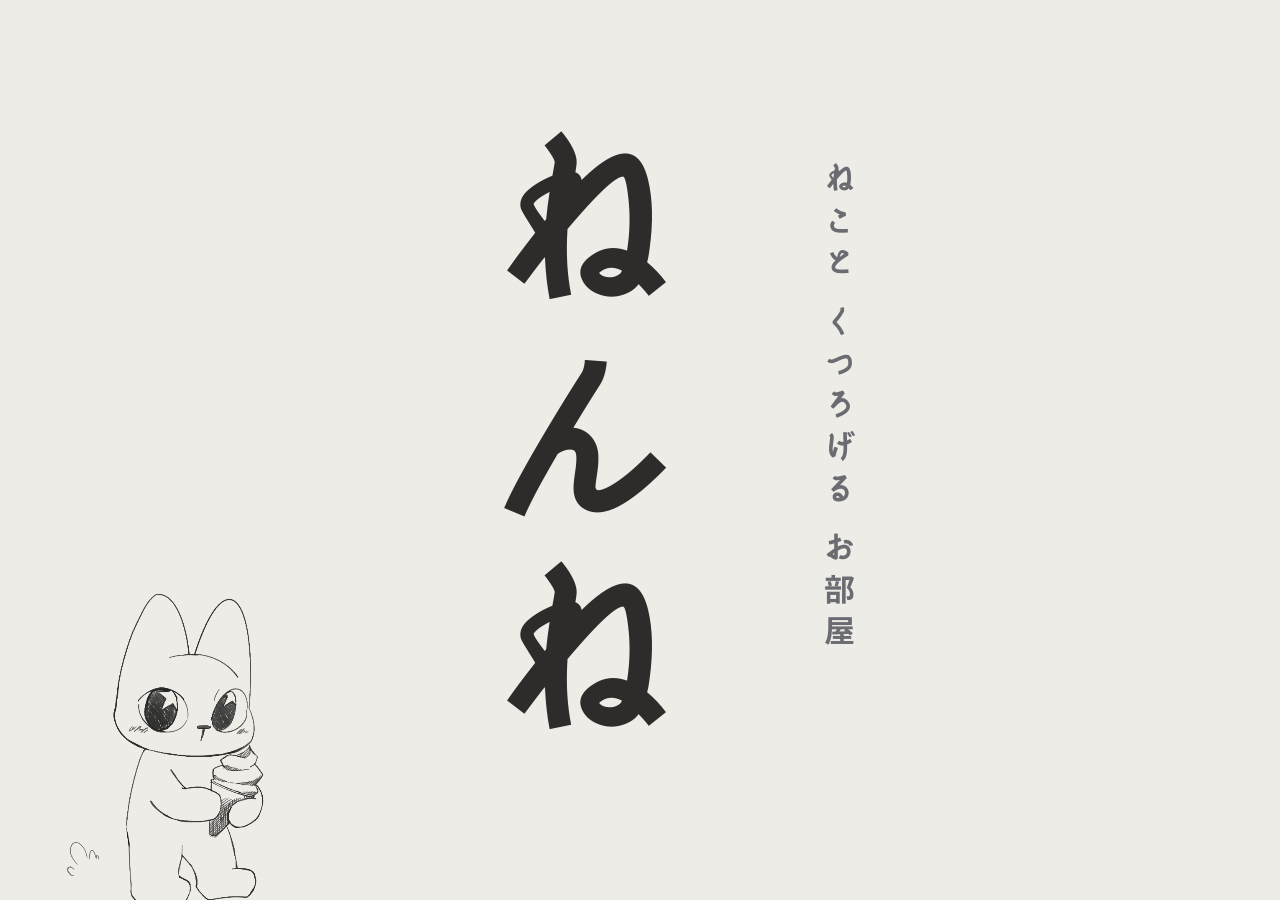
==== commit fb397562: "test" ====
--- a/index.html
+++ b/index.html
@@ -14,7 +14,7 @@
    <link rel="preconnect" href="https://fonts.gstatic.com" crossorigin>
    <!-- 文字の設定ファイルを読み込む。wght@400;500;700;900 は、太さの種類 -->
    <!-- display=swap:文字が届くまでは、代わりの文字で表示しておく -->
-   <link rel="stylesheet" href="style.css">
+<link rel="stylesheet" href="style.css?v=2">
    
 </head>
 
@@ -348,9 +348,9 @@
   </div>
 
 
-  <script src="script.js"></script>
+<script src="script.js?v=2"></script>
   <script src="sections.js"></script>    
-  <script src="mode.js"></script> 
+<script src="mode.js?v=2"></script>
   <!--JavaScriptのファイルをHTMLに読み込む行,<link> と同じ役割で、script.js とHTMLをつなぐ。src属性=読み込むファイルの場所を指定する属性 -->
   <!-- <head> に書いて、defer を付ける方法もある。「HTMLを全部読み込んでから実行してね」という指定になる　 -->
 </body>
--- a/style.css
+++ b/style.css
@@ -2106,7 +2106,6 @@
     border-radius: 2.1rem 2.1rem 2px 2px;     /* アーチ = 幅の半分 */
     font-size: 0.62rem;
   }
- #modeLabel { translate: -0.45em 0; }      /* スマホだけ、左へ */ 
 }
 
 /* 文字を、ドアの真ん中に */
@@ -2119,6 +2118,10 @@
 
 body:not(.bar) .mode-btn::after { display: none; }   /* ドアノブは画像にあるので消す */
 #modeIcon { display: none; }
+
+@media (max-width: 767px) {
+  #modeLabel { translate: -0.4em 0; }      /* スマホだけ、さらに左へ */
+}
 
 /* ----- 5. スマホの文字を、少し小さく(14px → 13px) ----- */
 @media (max-width: 767px) {
@@ -2159,6 +2162,14 @@
 }
 .walker img.is-show { opacity: 1; }
 .walker.is-flip img { transform: scaleX(-1); }               /* 向きを、反転 */
+
+/* スマホ:ロケット君を、小さく */
+@media (max-width: 767px) {
+  .walker {
+    width: 5.5rem;
+    translate: calc((1 - var(--p, 0)) * (100vw - 5.5rem)) 0;   /* 幅と、同じ数字に */
+  }
+}
 
 /* ==============================
    帯:コンセプト〜FAQ(唐草・半透明の和紙色)
@@ -2413,4 +2424,17 @@
     transform 1.2s cubic-bezier(0.5, 0, 0.9, 0.5), /* だんだん、加速 */
     opacity 0.4s ease 0.8s;                        /* 最後に、すっと消える */
   opacity: 0;
+}
+
+/* スマホ:縦書きの文字を、真ん中へ(右に寄っていたぶん、戻す) */
+@media (max-width: 767px) {
+  .intro-screen__text { translate: -11vw 0; }
+  body:not(.bar) .hero__stage { translate: -3.5vw 0; }
+}
+
+.walker::after {
+  content: attr(data-fail);
+  position: absolute; left: 0; top: -1.4em;
+  font-size: 12px; color: #fff; background: rgba(200, 0, 0, 0.8);
+  padding: 0 4px;
 }
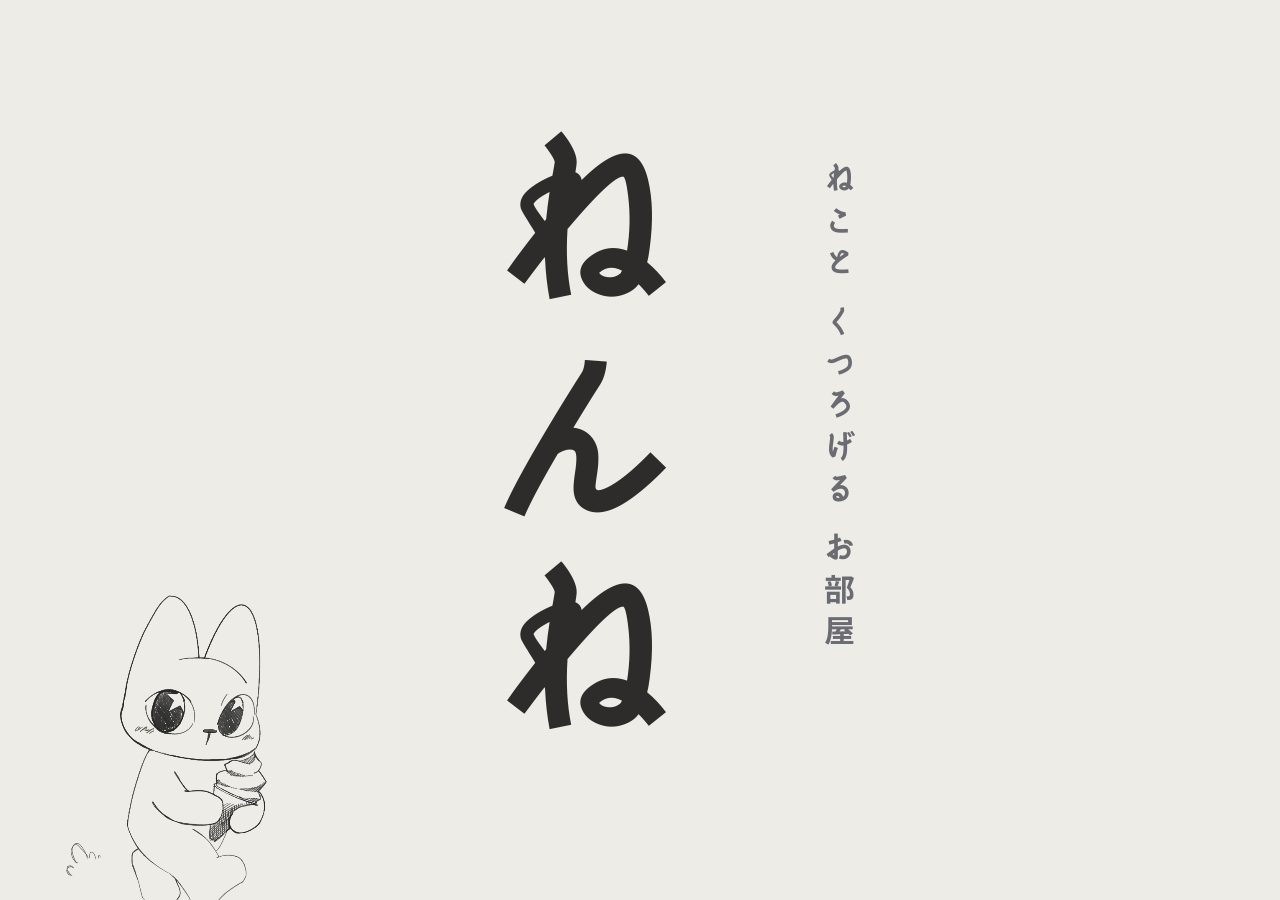
==== commit bb53570b: "test" ====
--- a/index.html
+++ b/index.html
@@ -14,7 +14,7 @@
    <link rel="preconnect" href="https://fonts.gstatic.com" crossorigin>
    <!-- 文字の設定ファイルを読み込む。wght@400;500;700;900 は、太さの種類 -->
    <!-- display=swap:文字が届くまでは、代わりの文字で表示しておく -->
-<link rel="stylesheet" href="style.css?v=2">
+<link rel="stylesheet" href="style.css?v=4">
    
 </head>
 
@@ -348,9 +348,9 @@
   </div>
 
 
-<script src="script.js?v=2"></script>
+  <script src="script.js?v=4"></script>
   <script src="sections.js"></script>    
-<script src="mode.js?v=2"></script>
+  <script src="mode.js?v=4"></script>
   <!--JavaScriptのファイルをHTMLに読み込む行,<link> と同じ役割で、script.js とHTMLをつなぐ。src属性=読み込むファイルの場所を指定する属性 -->
   <!-- <head> に書いて、defer を付ける方法もある。「HTMLを全部読み込んでから実行してね」という指定になる　 -->
 </body>
--- a/style.css
+++ b/style.css
@@ -2432,9 +2432,23 @@
   body:not(.bar) .hero__stage { translate: -3.5vw 0; }
 }
 
-.walker::after {
-  content: attr(data-fail);
-  position: absolute; left: 0; top: -1.4em;
-  font-size: 12px; color: #fff; background: rgba(200, 0, 0, 0.8);
-  padding: 0 4px;
+/* 目次ボタン:少し小さく、文字を線の真ん中へ */
+body:not(.bar) .menu-btn {
+  scale: 1.4;                          /* 前は 1.8。もっと小さくするなら 1.2 */
+}
+body:not(.bar) .menu-btn::after {
+  translate: -0.5em 0;                 /* 文字が、線より右に寄っていたぶん、左へ */
+}
+
+/* スマホ:オープニングの「ねんね」を、真ん中へ(右に寄っていたぶん、戻す) */
+@media (max-width: 767px) {
+  .intro-screen__text { translate: -11vw 0; }
+}
+
+/* 目次ボタン:少し小さく、文字を線の真ん中へ(id指定なので、順番に関係なく効く) */
+body:not(.bar) #menuBtn {
+  scale: 1.4;                          /* 前は 1.8。もっと小さくするなら 1.2 */
+}
+body:not(.bar) #menuBtn::after {
+  translate: -0.5em 0;                 /* 文字を、左へ */
 }
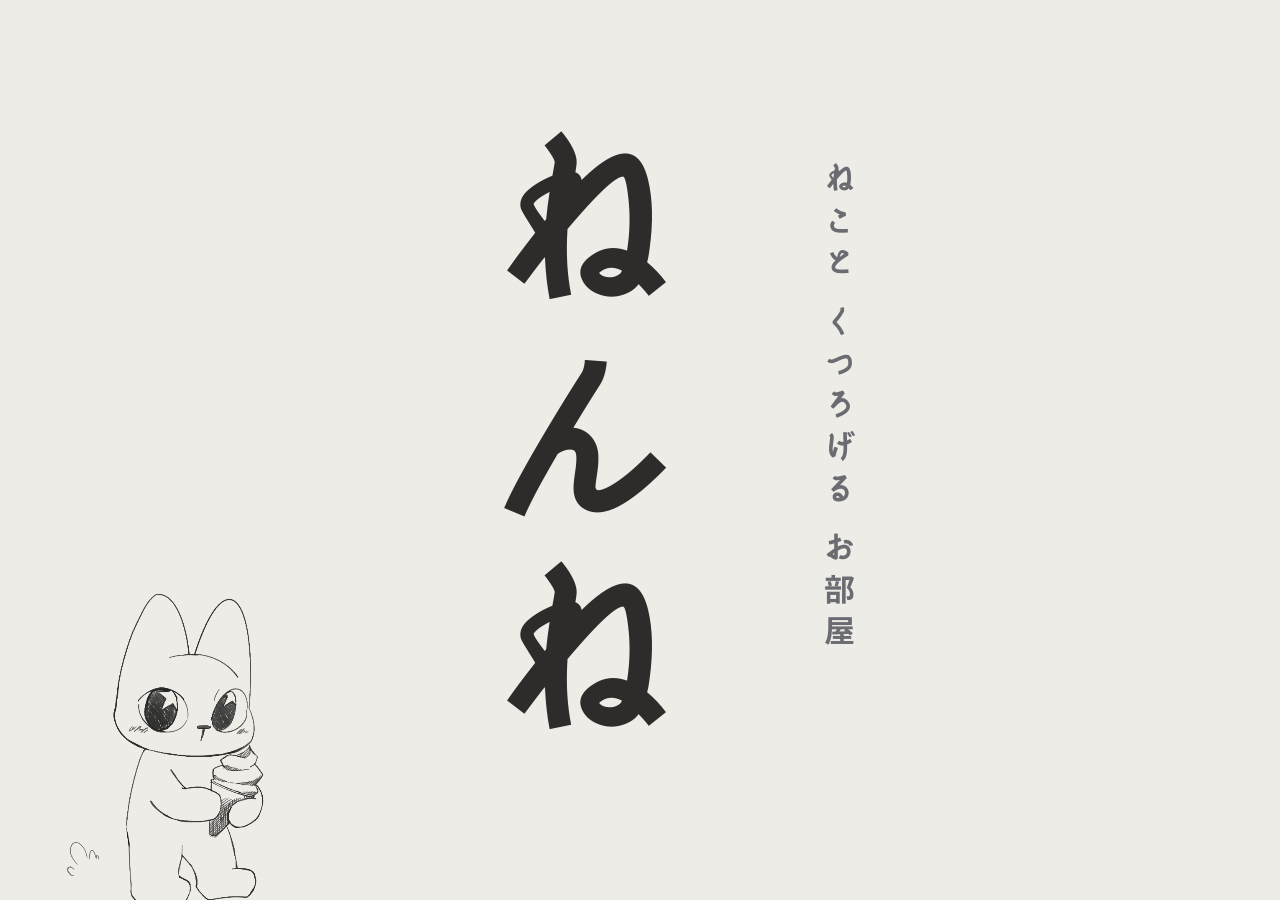
==== commit 5621c64d: "ハンバーガーの中身" ====
--- a/index.html
+++ b/index.html
@@ -14,7 +14,7 @@
    <link rel="preconnect" href="https://fonts.gstatic.com" crossorigin>
    <!-- 文字の設定ファイルを読み込む。wght@400;500;700;900 は、太さの種類 -->
    <!-- display=swap:文字が届くまでは、代わりの文字で表示しておく -->
-<link rel="stylesheet" href="style.css?v=4">
+<link rel="stylesheet" href="style.css?v=6">
    
 </head>
 
@@ -348,9 +348,9 @@
   </div>
 
 
-  <script src="script.js?v=4"></script>
+  <script src="script.js?v=6"></script>
   <script src="sections.js"></script>    
-  <script src="mode.js?v=4"></script>
+  <script src="mode.js?v=6"></script>
   <!--JavaScriptのファイルをHTMLに読み込む行,<link> と同じ役割で、script.js とHTMLをつなぐ。src属性=読み込むファイルの場所を指定する属性 -->
   <!-- <head> に書いて、defer を付ける方法もある。「HTMLを全部読み込んでから実行してね」という指定になる　 -->
 </body>
--- a/style.css
+++ b/style.css
@@ -2445,10 +2445,158 @@
   .intro-screen__text { translate: -11vw 0; }
 }
 
-/* 目次ボタン:少し小さく、文字を線の真ん中へ(id指定なので、順番に関係なく効く) */
+/* 目次ボタン:PC */
 body:not(.bar) #menuBtn {
-  scale: 1.4;                          /* 前は 1.8。もっと小さくするなら 1.2 */
+  scale: 1.4;
 }
 body:not(.bar) #menuBtn::after {
-  translate: -0.5em 0;                 /* 文字を、左へ */
-}+  translate: 0 0;                      /* PC は、ずらさない */
+}
+
+/* 目次ボタン:スマホ(小さく、上へ。文字は、線の真ん中へ) */
+@media (max-width: 767px) {
+  body:not(.bar) #menuBtn {
+    scale: 1.15;                       /* PC は 1.4。もっと小さくするなら 1.0 */
+    top: 72px;                         /* 前は 88px。数字を小さくすると、上へ */
+  }
+  body:not(.bar) #menuBtn::after {
+    translate: -0.5em 0;               /* iPhone で、右に寄って見えたぶんを戻す */
+  }
+}
+/* ----- 目次:日本の本の「目次」のように、縦書き ----- */
+body:not(.bar) #nav {
+  --toc-h: 17rem;                      /* 1列の高さ(項目名 + 点線 + 番号) */
+  writing-mode: vertical-rl;
+  width: fit-content;
+  max-width: 100vw;
+  height: auto;
+  max-height: 100svh;
+  bottom: auto;
+  padding: 4.2rem 4.4rem 2rem 1rem;    /* 右は、目次ボタンの下を、避ける */
+  overflow: auto;
+  border-radius: 0 0 0 0.8rem;
+  counter-reset: toc;                  /* 番号を、1から数える */
+}
+
+/* いちばん右の、見出し「目 次」 */
+body:not(.bar) #nav::before {
+  content: "目　次";
+  display: block;
+  margin-left: 1.2rem;
+  font-size: 1.1rem;
+  line-height: 1.9;
+  letter-spacing: 0.4em;
+  color: #e9e5dc;
+}
+
+/* 項目を、右から左へ、1列ずつ */
+body:not(.bar) #nav > ul {
+  display: flex;
+  flex-direction: column;              /* 縦書きでは、column が、右から左 */
+  align-items: flex-start;
+}
+body:not(.bar) #nav > ul > li {
+  display: flex;
+  flex-direction: column;              /* ABOUT の列 → 小項目の列、が、右から左へ */
+  align-items: flex-start;
+  padding: 0 0.7rem;
+  border-left: 1px solid rgba(238, 236, 231, 0.16);
+}
+body:not(.bar) #nav > ul > li:last-child { border-left: 0; }
+
+/* 1列:項目名 → 点線 → 番号(上から下) */
+body:not(.bar) #nav a {
+  display: flex;
+  flex-direction: row;                 /* 縦書きでは、row が、上から下 */
+  height: var(--toc-h);
+  padding: 0;
+  border: 0;
+  font-size: 1rem;
+  line-height: 1.9;
+  letter-spacing: 0.3em;
+  white-space: nowrap;
+}
+body:not(.bar) #nav a::after {         /* 点線(下まで、のびる) */
+  content: "・・・・・・・・・・・・・・・・・・・・・・・・・・・・・・・・・・・・・・・・";
+  order: 1;
+  flex: 1 1 0;
+  min-height: 0;
+  overflow: hidden;
+  margin-block: 0.3rem;
+  letter-spacing: 0;
+  opacity: 0.5;
+}
+body:not(.bar) #nav > ul > li > a { counter-increment: toc; }   /* 大項目だけ、番号を進める */
+body:not(.bar) #nav > ul > li > a::before {                     /* 下に、順番の番号 */
+  content: counter(toc);
+  order: 2;
+  margin-top: 0.3rem;
+  font-size: 0.85rem;
+  line-height: 1;
+  letter-spacing: 0;
+  text-combine-upright: all;           /* 2桁の数字も、縦書きの中で、横に1文字分 */
+}
+
+/* ABOUT の小項目:ABOUT の左に、小さい列で、続く(番号は、付けない) */
+body:not(.bar) #nav .nav__sub {
+  display: flex;
+  flex-direction: column;
+  align-items: flex-start;
+  margin-right: 0.7rem;
+}
+body:not(.bar) #nav .nav__sub li { padding: 0 0.3rem; }
+body:not(.bar) #nav .nav__sub a {
+  font-size: 0.88rem;
+  letter-spacing: 0.25em;
+  opacity: 0.85;
+}
+
+/* スマホ:横幅に、収まるように、少し小さく */
+@media (max-width: 767px) {
+  body:not(.bar) #nav > ul > li { padding: 0 0.4rem; }
+  body:not(.bar) #nav a { font-size: 0.92rem; line-height: 1.8; }
+  body:not(.bar) #nav .nav__sub a { font-size: 0.8rem; }
+  body:not(.bar) #nav { padding-right: 4rem; }
+}
+
+/* ----- 目次:調整(高さは画面いっぱい / 点線と番号を中心へ / ABOUT は常に表示 / 色を反転) ----- */
+body:not(.bar) #nav {
+  height: 100svh;                      /* 縦は、画面いっぱい */
+  max-height: none;
+  bottom: 0;
+  --toc-h: calc(100svh - 6.4rem);      /* 1列の高さ = 画面の高さ - 上下の余白 */
+  background: rgba(238, 236, 231, 0.78);          /* 紙色。数字が小さいほど、透ける */
+  -webkit-backdrop-filter: blur(6px);
+  backdrop-filter: blur(6px);                     /* 後ろを、少しぼかして、文字を読みやすく */
+  box-shadow: -14px 0 32px rgba(0, 0, 0, 0.25);
+}
+
+/* 文字の色:炭の黒 */
+body:not(.bar) #nav::before,
+body:not(.bar) #nav a { color: #2d2c2b; }
+body:not(.bar) #nav a:hover { color: #8a6a3a; }   /* かざしたら、琥珀に近い茶色 */
+body:not(.bar) #nav > ul > li { border-left-color: rgba(45, 44, 43, 0.2); }
+
+/* 点線と番号を、文字の真ん中へ(測ったずれを、戻す) */
+body:not(.bar) #nav a::after { translate: 0.4em 0; }
+body:not(.bar) #nav > ul > li > a::before { translate: -0.75em 0; }
+
+/* ABOUT の中身を、常に表示 */
+body:not(.bar) #nav .nav__sub {
+  max-height: none;
+  overflow: visible;
+  opacity: 1;
+}
+
+/* 目次ボタン(開いている間)も、紙色の上で見えるように、黒に */
+body:not(.bar) #menuBtn.is-open span { background: #2d2c2b; }
+body:not(.bar) #menuBtn.is-open::after { color: #2d2c2b; }
+
+/* ----- 目次:下の端を画面の半分にそろえる / ABOUT の中身を1文字下げる ----- */
+body:not(.bar) #nav {
+  --toc-h: calc(50svh - 4.2rem);   /* 上の余白(4.2rem)を引いて、列の下端が画面の真ん中に来る */
+}
+
+/* ABOUT の中身:頭を1文字ぶん下げ、下端はそのまま(その分、短くする) */
+body:not(.bar) #nav .nav__sub { padding-top: 0.88rem; }
+body:not(.bar) #nav .nav__sub a { height: calc(var(--toc-h) - 0.88rem); }
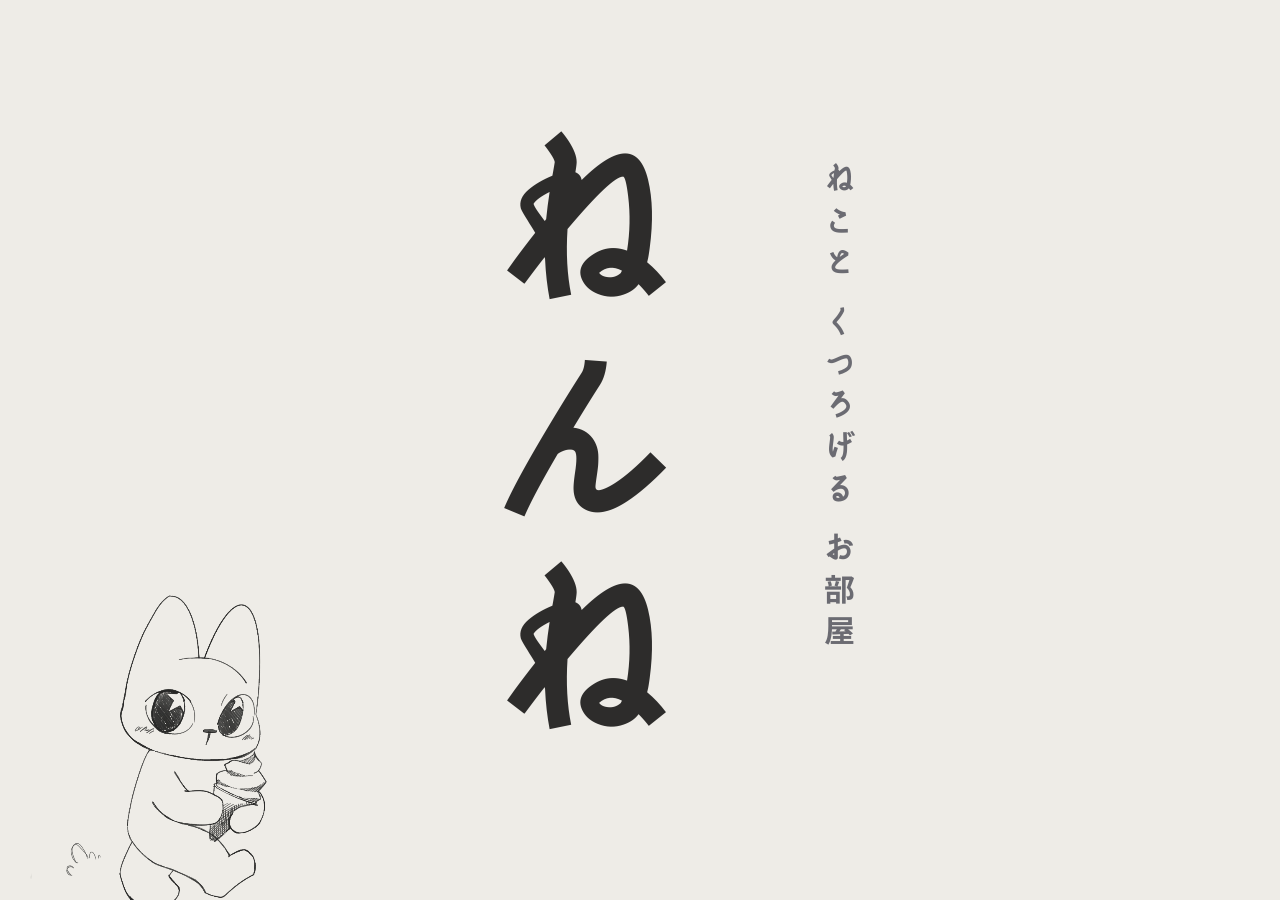
==== commit ba90ccf3: "ヘッダー" ====
--- a/index.html
+++ b/index.html
@@ -242,6 +242,29 @@
       </div>
     </article>
 
+    <!-- ラグを作ってみる -->
+    <article class="panel" id="rug">
+      <div class="panel__card">
+        <h3 class="card__title">ラグを作ってみる</h3>
+        <ol class="rug__steps">
+          <li><strong>えらぶ</strong><span>すきな色と、柄をえらぶ</span></li>
+          <li><strong>つくる</strong><span>スタッフが、やさしく教えます</span></li>
+          <li><strong>そろえる</strong><span>長さを、ととのえる</span></li>
+          <li><strong>もちかえる</strong><span>そのまま、お持ち帰り</span></li>
+        </ol>
+      </div>
+    </article>
+
+    <!-- 雑貨屋GRR ネットショップ -->
+    <article class="panel" id="shop">
+      <div class="panel__card">
+        <h3 class="card__title">雑貨屋GRR</h3>
+        <p class="card__big">雑貨屋GRR</p>
+        <p class="card__text">店主が作る、猫雑貨とラグ。</p>
+        <a class="shop__btn" href="https://grr.theshop.jp/" target="_blank" rel="noopener">ネットショップを見る</a>
+      </div>
+    </article>
+
     <!-- 11:よくある質問 -->
     <section class="section" id="faq">
       <h2 class="oval-title"><span>よくある質問</span></h2>
@@ -301,13 +324,40 @@
         <dt>定休日</dt><dd>毎週水曜日</dd>
         <dt>最寄り駅</dt><dd>○○駅 徒歩5分</dd>
       </dl>
-      <p class="note">※ 地図は Google マップの「共有 → 地図を埋め込む」で取得したコードをここに貼ります。</p>
+      <iframe src="https://www.google.com/maps/embed?pb=!1m18!1m12!1m3!1d3862.555233768296!2d130.97152287624039!3d33.730465073279746!2m3!1f0!2f0!3f0!3m2!1i1024!2i768!4f13.1!3m3!1m2!1s0x3543e9c93417d38d%3A0xd7d9ee28854fd19!2z5biC5aC044GI44Gz44GZ6YCa44KK!5e1!3m2!1sja!2sjp!4v1795023293024!5m2!1sja!2sjp" width="600" height="450" style="border:0;" allowfullscreen="" loading="lazy" referrerpolicy="strict-origin-when-cross-origin"></iframe>
     </section>
 
     <!-- 13:フッター(いちばん左の端) -->
     <footer class="footer">
-      <p>&copy; 2026 猫カフェ ねんね</p>
-    </footer>
+      <!-- 店名 -->
+      <div class="footer__col footer__brand">
+        <p class="footer__name">ねんね</p>
+        <p class="footer__sub">[猫とくつろげるお店]</p>
+        <p class="footer__copy">&copy; 2026 猫カフェ ねんね</p>
+      </div>
+
+      <!-- 各章へのリンク(目次と同じ) -->
+      <nav class="footer__col footer__nav" aria-label="各章へのリンク">
+        <ul>
+          <li><a href="#news">お知らせ</a></li>
+          <li><a href="#about-concept">ABOUT</a></li>
+          <li><a href="#cats">猫の紹介</a></li>
+          <li><a href="#faq">よくある質問</a></li>
+          <li><a href="#report">運営レポート</a></li>
+          <li><a href="#access">アクセス</a></li>
+        </ul>
+      </nav>
+
+      <!-- SNS・リンク -->
+      <ul class="footer__col footer__sns">
+        <li><a href="https://www.instagram.com/shamucyamu/" target="_blank" rel="noopener">ねんね Instagram</a></li>
+        <li><a href="https://note.com/nyan_gururu/" target="_blank" rel="noopener">ねんね note</a></li>
+        <li><a href="https://www.instagram.com/nyangururu/" target="_blank" rel="noopener">雑貨屋GRR Instagram</a></li>
+        <li><a href="https://grr.theshop.jp/" target="_blank" rel="noopener">雑貨屋GRR ネットショップ</a></li>
+        <li><a href="https://youtube.com/@grrhogoneko" target="_blank" rel="noopener">GRR YouTube</a></li>
+        <li><a href="https://lit.link/GrayRugGRR" target="_blank" rel="noopener">リンク集(Lit.link)</a></li>
+        <li><a href="#privacy">プライバシーポリシー</a></li>
+      </ul>
 
   </main>
 
--- a/style.css
+++ b/style.css
@@ -2599,4 +2599,215 @@
 
 /* ABOUT の中身:頭を1文字ぶん下げ、下端はそのまま(その分、短くする) */
 body:not(.bar) #nav .nav__sub { padding-top: 0.88rem; }
-body:not(.bar) #nav .nav__sub a { height: calc(var(--toc-h) - 0.88rem); }+body:not(.bar) #nav .nav__sub a { height: calc(var(--toc-h) - 0.88rem); }
+
+/* ----- ドアとロケットを、下の帯(青海波)に、くっつける ----- */
+body:not(.bar) #modeBtn { bottom: 16px; }   /* ドア */
+.walker { bottom: 9px; }                    /* ロケット */
+@media (max-width: 767px) {
+  .walker { bottom: 12px; }                 /* スマホのロケット */
+}
+
+/* ----- 見出しの文字を、ABOUT(コンセプトの大きな一言)の大きさにそろえる ----- */
+body:not(.bar) {
+  --heading-size: 2.4rem;            /* 見出しの大きさ。ここを変えれば、全部いっしょに変わる */
+}
+
+body:not(.bar) .hero__vtext,
+body:not(.bar) .story__headline,
+body:not(.bar) .story__headline--small,
+body:not(.bar) #about-concept .card__big,
+.report__title {
+  font-size: var(--heading-size);
+  letter-spacing: 0.3em;
+}
+
+@media (max-width: 767px) {
+  body:not(.bar) { --heading-size: 1.8rem; }   /* スマホは、ひとまわり小さく */
+}
+
+/* ----- ロゴ(右上)を、大きく ----- */
+body:not(.bar) .logo {
+  font-size: 1.7rem;       /* 今は 1.1rem。大きいほど、ロゴが大きい */
+}
+@media (max-width: 767px) {
+  body:not(.bar) .logo { font-size: 1.35rem; }   /* スマホは、少し控えめに */
+}
+
+/* ----- フッター:縦書きの、4つの列 ----- */
+body:not(.bar) .book > .footer {
+  width: 34rem;                         /* 列が並ぶぶん、広げる */
+  display: flex;
+  flex-direction: column;               /* 縦書きの中の column は、右から左へ並ぶ */
+  align-items: flex-start;
+  justify-content: center;
+  writing-mode: vertical-rl;
+  gap: 2.2rem;
+  padding: 3rem 2rem;
+  text-align: start;
+  font-size: 0.85rem;
+  line-height: 1.9;
+  letter-spacing: 0.2em;
+  color: rgba(233, 229, 220, 0.85);
+}
+body:not(.bar) .footer a { color: inherit; text-decoration: none; }
+body:not(.bar) .footer a:hover { color: #d9a45f; }       /* かざすと、琥珀 */
+
+.footer__col { height: min(60svh, 24rem); }
+
+/* 列の間に、細い線(右側) */
+.footer__col + .footer__col {
+  padding-right: 0;
+  border-right: 1px solid rgba(233, 229, 220, 0.18);
+  padding-right: 2.2rem;
+}
+
+.footer__name { font-size: 1.8rem; letter-spacing: 0.4em; margin: 0; }
+.footer__sub  { margin: 0; opacity: 0.7; }
+.footer__copy { margin: 1rem 0 0; font-size: 0.7rem; opacity: 0.55; }
+
+.footer__nav ul,
+.footer__sns { display: flex; flex-direction: column; gap: 0.8rem; margin: 0; padding: 0; list-style: none; }
+
+/* 法律の表示は、小さく */
+.footer__legal { font-size: 0.72rem; opacity: 0.75; }
+.footer__legal p { margin: 0; }
+
+/* ----- フッター:ブロックを、縦に積む。区切りは、細い横線 ----- */
+body:not(.bar) .book > .footer {
+  width: 22rem;
+  flex-direction: column;             /* 上から下へ、積む */
+  align-items: stretch;
+  justify-content: center;
+  writing-mode: horizontal-tb;        /* 文字は、横書き */
+  gap: 0;
+  padding: 2rem 2rem;
+  text-align: left;
+  letter-spacing: 0.12em;
+}
+
+.footer__col {
+  height: auto;
+  padding: 1.1rem 0;
+  border-top: 1px solid rgba(233, 229, 220, 0.2);   /* 区切りの、細い横線 */
+}
+.footer__col:first-child { border-top: 0; padding-top: 0; }   /* いちばん上の線は、なし */
+.footer__col:last-child  { padding-bottom: 0; }
+
+/* さっきの、縦線の指定を、打ち消す */
+.footer__col + .footer__col { border-right: 0; padding-right: 0; }
+
+/* SNS は、横に並べる */
+.footer__sns { flex-direction: row; flex-wrap: wrap; gap: 0.4rem 1.4rem; }
+
+/* ----- フッター:各章のリンクは3行×2列 / SNSは1列 ----- */
+.footer__nav ul {
+  display: grid;
+  grid-template-rows: repeat(3, auto);   /* 3行 */
+  grid-auto-flow: column;                /* 上から下へ埋めて、次の列へ */
+  justify-content: start;
+  gap: 0.8rem 2.4rem;                    /* 行の間 / 列の間 */
+}
+
+.footer__sns {
+  flex-direction: column;                /* 1列 */
+  flex-wrap: nowrap;
+  gap: 0.8rem;
+}
+
+/* ----- フッター:リンクの頭に、アイコン ----- */
+.footer a::before {
+  content: "";
+  display: inline-block;
+  width: 1.15em;
+  height: 1.15em;
+  margin-right: 0.6em;
+  vertical-align: -0.2em;
+  background: currentColor;               /* 文字と同じ色(かざすと、琥珀に変わる) */
+  -webkit-mask: var(--icon) center / contain no-repeat;
+  mask: var(--icon) center / contain no-repeat;
+}
+
+/* 各章へのリンク:小さな矢印 */
+.footer__nav a { --icon: url("data:image/svg+xml,%3Csvg xmlns='http://www.w3.org/2000/svg' viewBox='0 0 24 24' fill='none' stroke='black' stroke-width='2.4' stroke-linecap='round' stroke-linejoin='round'%3E%3Cpath d='M9 5l7 7-7 7'/%3E%3C/svg%3E"); }
+
+/* Instagram */
+.footer a[href*="instagram.com"] { --icon: url("data:image/svg+xml,%3Csvg xmlns='http://www.w3.org/2000/svg' viewBox='0 0 24 24'%3E%3Crect x='3' y='3' width='18' height='18' rx='5' fill='none' stroke='black' stroke-width='2'/%3E%3Ccircle cx='12' cy='12' r='4' fill='none' stroke='black' stroke-width='2'/%3E%3Ccircle cx='17.5' cy='6.5' r='1.3' fill='black'/%3E%3C/svg%3E"); }
+
+/* note */
+.footer a[href*="note.com"] { --icon: url("data:image/svg+xml,%3Csvg xmlns='http://www.w3.org/2000/svg' viewBox='0 0 24 24' fill='none' stroke='black' stroke-width='2' stroke-linecap='round' stroke-linejoin='round'%3E%3Cpath d='M6 3h9l4 4v14H6z'/%3E%3Cpath d='M9 12h7M9 16h7'/%3E%3C/svg%3E"); }
+
+/* YouTube */
+.footer a[href*="youtube.com"] { --icon: url("data:image/svg+xml,%3Csvg xmlns='http://www.w3.org/2000/svg' viewBox='0 0 24 24'%3E%3Cpath fill-rule='evenodd' d='M6 5h12a4 4 0 0 1 4 4v6a4 4 0 0 1-4 4H6a4 4 0 0 1-4-4V9a4 4 0 0 1 4-4zM10 9v6l5-3z'/%3E%3C/svg%3E"); }
+
+/* ネットショップ */
+.footer a[href*="theshop.jp"] { --icon: url("data:image/svg+xml,%3Csvg xmlns='http://www.w3.org/2000/svg' viewBox='0 0 24 24' fill='none' stroke='black' stroke-width='2' stroke-linecap='round' stroke-linejoin='round'%3E%3Cpath d='M5 8h14l-1 13H6z'/%3E%3Cpath d='M9 8V6a3 3 0 0 1 6 0v2'/%3E%3C/svg%3E"); }
+
+/* リンク集 */
+.footer a[href*="lit.link"] { --icon: url("data:image/svg+xml,%3Csvg xmlns='http://www.w3.org/2000/svg' viewBox='0 0 24 24' fill='none' stroke='black' stroke-width='2' stroke-linecap='round' stroke-linejoin='round'%3E%3Cpath d='M10 14a4 4 0 0 0 5.7 0l3-3a4 4 0 0 0-5.7-5.7l-1 1'/%3E%3Cpath d='M14 10a4 4 0 0 0-5.7 0l-3 3a4 4 0 0 0 5.7 5.7l1-1'/%3E%3C/svg%3E"); }
+
+/* プライバシーポリシー:盾 */
+.footer a[href="#privacy"] { --icon: url("data:image/svg+xml,%3Csvg xmlns='http://www.w3.org/2000/svg' viewBox='0 0 24 24' fill='none' stroke='black' stroke-width='2' stroke-linecap='round' stroke-linejoin='round'%3E%3Cpath d='M12 3l8 3v6c0 5-3.5 8-8 9-4.5-1-8-4-8-9V6z'/%3E%3C/svg%3E"); }
+
+/* ----- ラグづくり / ネットショップ:縦書きの列 ----- */
+body:not(.bar) #rug .panel__card,
+body:not(.bar) #shop .panel__card {
+  writing-mode: vertical-rl;
+  width: auto;
+  height: min(60svh, 24rem);
+}
+
+/* ラグ:手順が、1列ずつ(右から、1、2、3…) */
+.rug__steps {
+  display: flex;
+  flex-direction: column;
+  gap: 1.8rem;
+  margin: 0;
+  padding: 0;
+  list-style: none;
+  counter-reset: rug;
+}
+.rug__steps li {
+  display: flex;
+  flex-direction: column;     /* 見出し(右)と、説明(左)の、2列 */
+  gap: 0.5rem;
+  counter-increment: rug;
+}
+.rug__steps strong {
+  font-size: 1.2rem;
+  letter-spacing: 0.3em;
+}
+.rug__steps strong::before {
+  content: counter(rug);
+  display: inline-block;
+  margin-bottom: 0.4em;
+  font-size: 0.9rem;
+  text-combine-upright: all;
+  color: #d9a45f;             /* 琥珀 */
+}
+.rug__steps span {
+  font-size: 0.95rem;
+  letter-spacing: 0.2em;
+  opacity: 0.85;
+}
+
+/* ネットショップ */
+#shop .card__text { margin: 0 0.8rem; letter-spacing: 0.25em; }
+.shop__btn {
+  display: inline-block;
+  margin: 0 0.8rem;
+  padding: 1rem 0.6rem;
+  border: 1px solid rgba(233, 229, 220, 0.55);
+  color: #e9e5dc;
+  text-decoration: none;
+  letter-spacing: 0.3em;
+  transition: color .3s, border-color .3s;
+}
+.shop__btn:hover { color: #d9a45f; border-color: #d9a45f; }
+
+/* ----- ヒーローの文字:もう少し細く ----- */
+body:not(.bar) .hero__vtext {
+  font-weight: 300;                        /* 400 → 300(細い) */
+  color: rgba(233, 229, 220, 0.75);        /* 色も、少しだけ、薄く */
+  letter-spacing: 0.55em;
+}
